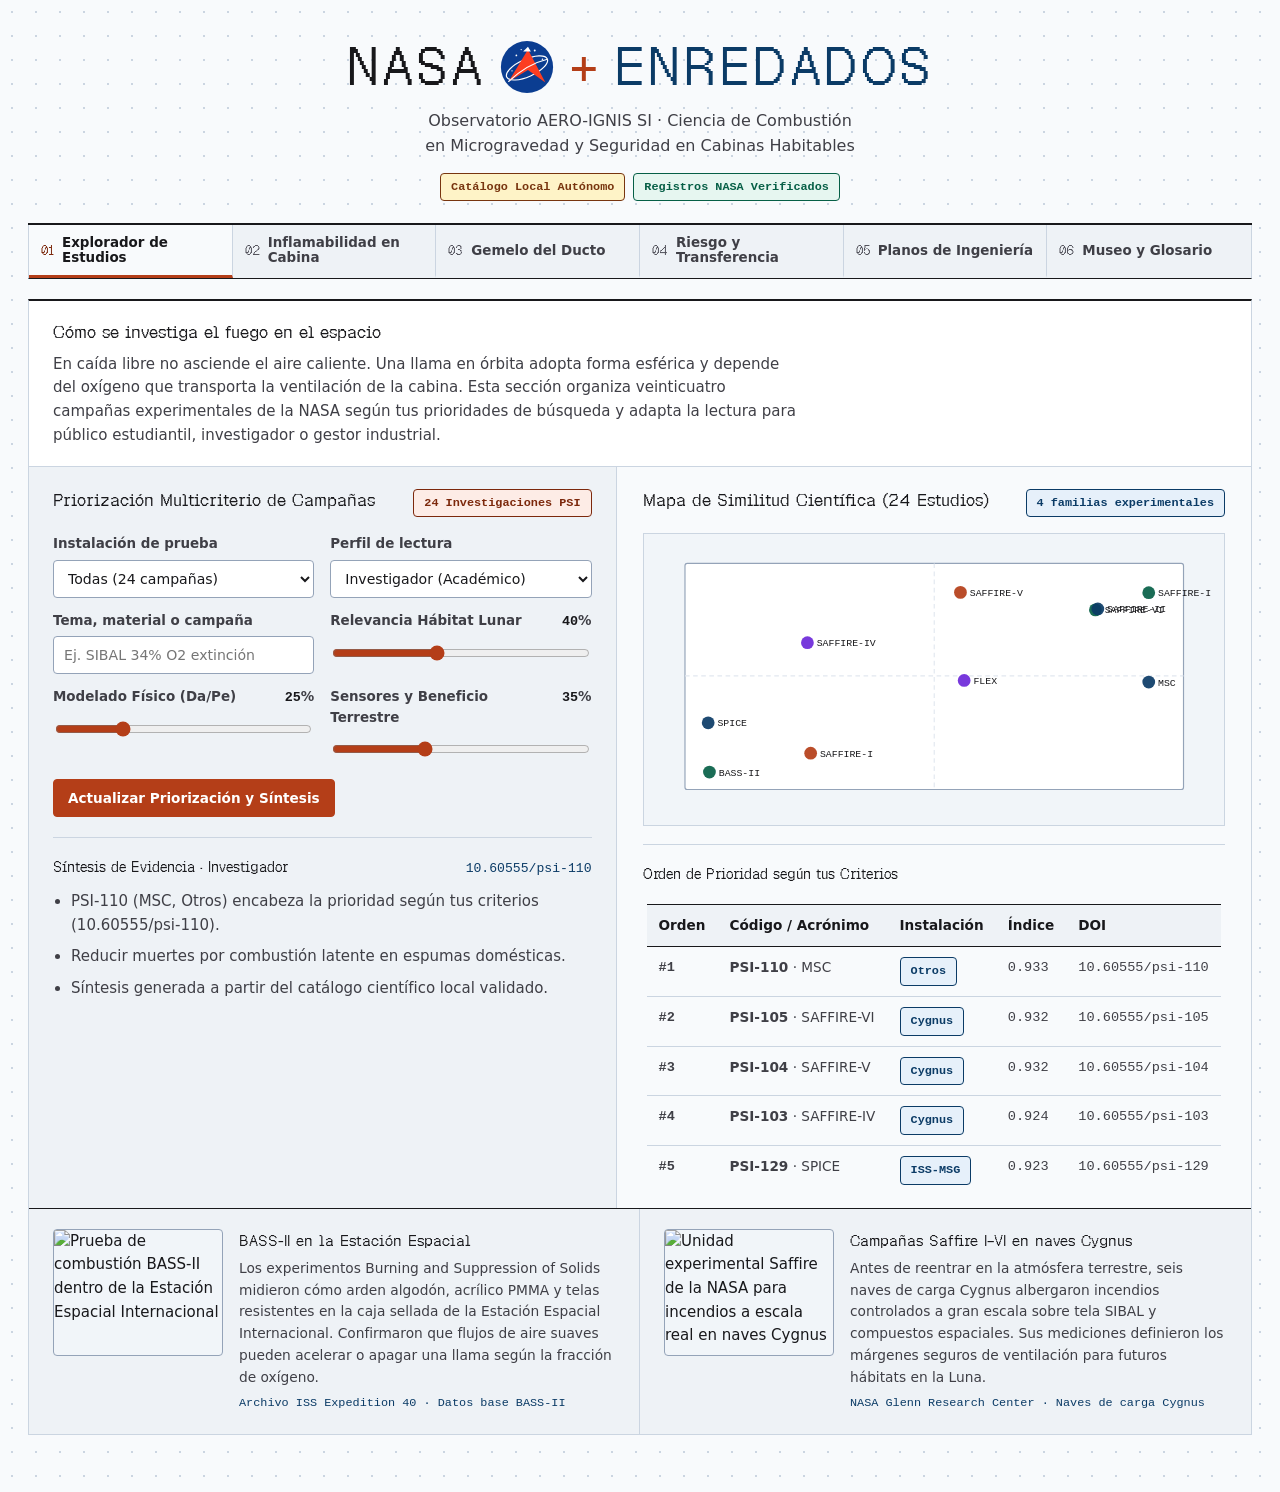
==== frontend/index.html @ 9bd7a63e "0.9.3 - refactor - redisenar interfaz web nasa enredados con mini museo glosario y arranque directo" ====
<!DOCTYPE html>
<html lang="es">
<head>
  <meta charset="UTF-8" />
  <meta name="viewport" content="width=device-width, initial-scale=1.0" />
  <title>NASA + ENREDADOS · Observatorio AERO-IGNIS SI</title>
  <link rel="preload" href="GeistPixel-Square.woff2" as="font" type="font/woff2" crossorigin />
  <link rel="stylesheet" href="styles.css" />
</head>
<body>
  <div class="shell">
    <header class="masthead-hero">
      <div class="masthead-lockup">
        <h1 class="masthead-wordmark">
          <span>NASA</span>
          <svg class="nasa-emblem" viewBox="0 0 120 120" aria-hidden="true">
            <circle cx="60" cy="60" r="54" fill="#0B3D91" />
            <circle cx="38" cy="36" r="1.8" fill="#FFFFFF" />
            <circle cx="48" cy="24" r="1.4" fill="#FFFFFF" />
            <circle cx="76" cy="26" r="2.0" fill="#FFFFFF" />
            <circle cx="92" cy="44" r="1.6" fill="#FFFFFF" />
            <circle cx="29" cy="68" r="1.5" fill="#FFFFFF" />
            <circle cx="88" cy="82" r="1.7" fill="#FFFFFF" />
            <ellipse cx="60" cy="62" rx="46" ry="18" transform="rotate(-24 60 62)" fill="none" stroke="#FFFFFF" stroke-width="2.4" />
            <path d="M22 90 L62 24 L98 92 L62 66 Z" fill="#FC3D21" />
            <path d="M52 28 L68 28 L62 18 Z" fill="#FFFFFF" />
            <path d="M22 90 Q60 54 102 44" fill="none" stroke="#FFFFFF" stroke-width="2.2" stroke-linecap="round" />
          </svg>
          <span class="masthead-plus">+</span>
          <span class="masthead-team">ENREDADOS</span>
        </h1>
      </div>
      <p class="masthead-subtitle">
        Observatorio AERO-IGNIS SI · Ciencia de Combustión en Microgravedad y Seguridad en Cabinas Habitables
      </p>
      <div class="masthead-status">
        <span id="runtimeModeBadge" class="badge badge-info">Iniciando observatorio...</span>
        <span id="shaBadge" class="badge badge-ok">Registros NASA Verificados</span>
      </div>
    </header>

    <nav class="tablist" role="tablist" aria-label="Secciones del observatorio espacial">
      <button id="tab-explorer" class="tab-btn" role="tab" aria-selected="true" aria-controls="panel-explorer" data-tab="explorer">
        <span class="tab-step">01</span>
        <span>Explorador de Estudios</span>
      </button>
      <button id="tab-sandbox" class="tab-btn" role="tab" aria-selected="false" aria-controls="panel-sandbox" data-tab="sandbox">
        <span class="tab-step">02</span>
        <span>Inflamabilidad en Cabina</span>
      </button>
      <button id="tab-twin" class="tab-btn" role="tab" aria-selected="false" aria-controls="panel-twin" data-tab="twin">
        <span class="tab-step">03</span>
        <span>Gemelo del Ducto</span>
      </button>
      <button id="tab-governance" class="tab-btn" role="tab" aria-selected="false" aria-controls="panel-governance" data-tab="governance">
        <span class="tab-step">04</span>
        <span>Riesgo y Transferencia</span>
      </button>
      <button id="tab-blueprint" class="tab-btn" role="tab" aria-selected="false" aria-controls="panel-blueprint" data-tab="blueprint">
        <span class="tab-step">05</span>
        <span>Planos de Ingeniería</span>
      </button>
      <button id="tab-museum" class="tab-btn" role="tab" aria-selected="false" aria-controls="panel-museum" data-tab="museum">
        <span class="tab-step">06</span>
        <span>Museo y Glosario</span>
      </button>
    </nav>

    <!-- MODULO 1: EXPLORADOR DE ESTUDIOS NASA PSI -->
    <section id="panel-explorer" class="tabpanel is-active" role="tabpanel" aria-labelledby="tab-explorer">
      <div class="workbench-sheet">
        <div class="section-intro">
          <h2 class="section-intro-title">Cómo se investiga el fuego en el espacio</h2>
          <p>
            En caída libre no asciende el aire caliente. Una llama en órbita adopta forma esférica y depende del oxígeno que transporta la ventilación de la cabina. Esta sección organiza veinticuatro campañas experimentales de la NASA según tus prioridades de búsqueda y adapta la lectura para público estudiantil, investigador o gestor industrial.
          </p>
        </div>

        <div class="workbench-split">
          <div class="workbench-pane">
            <div class="pane-head">
              <h2 class="pane-title">Priorización Multicriterio de Campañas</h2>
              <span class="badge badge-cool">24 Investigaciones PSI</span>
            </div>

            <div class="form-grid">
              <label class="field">Instalación de prueba
                <select id="psiFacilitySelect">
                  <option value="">Todas (24 campañas)</option>
                  <option value="Cygnus">Cygnus (Saffire I–VI)</option>
                  <option value="ISS-MSG">ISS-MSG (BASS / SLICE / SPICE / CVB)</option>
                  <option value="ISS-CIR">ISS-CIR (FLEX / ACME / BRE / CFI-G)</option>
                  <option value="Otros">Otros (NCA / MSC)</option>
                </select>
              </label>
              <label class="field">Perfil de lectura
                <select id="personaSelect">
                  <option value="Investigador">Investigador (Académico)</option>
                  <option value="Estudiante">Estudiante (Divulgación clara)</option>
                  <option value="Gestor Industrial">Gestor Industrial (Impacto terrestre)</option>
                </select>
              </label>
              <label class="field">Tema, material o campaña
                <input id="psiQueryInput" type="text" maxlength="120" placeholder="Ej. SIBAL 34% O2 extinción" />
              </label>
              <label class="field">
                <span class="field-head"><span>Relevancia Hábitat Lunar</span><span><strong id="wHabVal">40</strong>%</span></span>
                <input id="wHabSlider" type="range" min="0" max="100" value="40" />
              </label>
              <label class="field">
                <span class="field-head"><span>Modelado Físico (Da/Pe)</span><span><strong id="wModVal">25</strong>%</span></span>
                <input id="wModSlider" type="range" min="0" max="100" value="25" />
              </label>
              <label class="field">
                <span class="field-head"><span>Sensores y Beneficio Terrestre</span><span><strong id="wSenVal">35</strong>%</span></span>
                <input id="wSenSlider" type="range" min="0" max="100" value="35" />
              </label>
            </div>

            <div style="margin-top:14px;">
              <button id="runRankingBtn" class="btn btn-primary" type="button">Actualizar Priorización y Síntesis</button>
            </div>

            <div class="section-block" aria-live="polite">
              <div class="pane-head" style="margin-bottom:6px;">
                <h3 id="synthesisPersonaBadge" class="sub-heading" style="margin:0;">Síntesis de Evidencia · Investigador</h3>
                <span id="citedDoisLine" class="inline-readout">--</span>
              </div>
              <ul id="synthesisBullets" class="bullet-list"></ul>
            </div>
          </div>

          <div class="workbench-stage">
            <div class="pane-head">
              <h2 class="pane-title">Mapa de Similitud Científica (24 Estudios)</h2>
              <span class="badge badge-info">4 familias experimentales</span>
            </div>

            <figure class="figure-frame">
              <svg id="clustersSvg" viewBox="0 0 480 230" role="img" aria-label="Mapa bidimensional de similitud entre las veinticuatro investigaciones NASA PSI"></svg>
            </figure>

            <div class="section-block" style="margin-top:18px;">
              <h3 class="sub-heading">Orden de Prioridad según tus Criterios</h3>
              <div class="table-scroll">
                <table>
                  <thead>
                    <tr><th>Orden</th><th>Código / Acrónimo</th><th>Instalación</th><th>Índice</th><th>DOI</th></tr>
                  </thead>
                  <tbody id="psiRankBody"></tbody>
                </table>
              </div>
            </div>
          </div>
        </div>

        <div class="history-strip">
          <article class="history-entry">
            <img class="history-thumb" src="/assets/museum/bass_ii_iss.jpg" alt="Prueba de combustión BASS-II dentro de la Estación Espacial Internacional" loading="lazy" />
            <div class="history-copy">
              <h3>BASS-II en la Estación Espacial</h3>
              <p>
                Los experimentos Burning and Suppression of Solids midieron cómo arden algodón, acrílico PMMA y telas resistentes en la caja sellada de la Estación Espacial Internacional. Confirmaron que flujos de aire suaves pueden acelerar o apagar una llama según la fracción de oxígeno.
              </p>
              <span class="history-meta">Archivo ISS Expedition 40 · Datos base BASS-II</span>
            </div>
          </article>
          <article class="history-entry">
            <img class="history-thumb" src="/assets/museum/saffire_cygnus.jpg" alt="Unidad experimental Saffire de la NASA para incendios a escala real en naves Cygnus" loading="lazy" />
            <div class="history-copy">
              <h3>Campañas Saffire I–VI en naves Cygnus</h3>
              <p>
                Antes de reentrar en la atmósfera terrestre, seis naves de carga Cygnus albergaron incendios controlados a gran escala sobre tela SIBAL y compuestos espaciales. Sus mediciones definieron los márgenes seguros de ventilación para futuros hábitats en la Luna.
              </p>
              <span class="history-meta">NASA Glenn Research Center · Naves de carga Cygnus</span>
            </div>
          </article>
        </div>
      </div>
    </section>

    <!-- MODULO 2: INFLAMABILIDAD EN CABINA & CASOS HISTORICOS -->
    <section id="panel-sandbox" class="tabpanel" role="tabpanel" aria-labelledby="tab-sandbox">
      <div class="workbench-sheet">
        <div class="section-intro">
          <h2 class="section-intro-title">Por qué cambian los límites de incendio entre la Tierra, la ISS y la Luna</h2>
          <p>
            Las naves modernas operan con atmósferas pensadas para proteger a la tripulación durante caminatas espaciales, elevando a veces el oxígeno hasta 34% con menor presión total. Selecciona un episodio histórico real o mueve los controles de atmósfera para observar cuándo una flama se extingue sola y cuándo se vuelve sostenida.
          </p>
        </div>

        <div class="preset-band">
          <div class="pane-head" style="margin-bottom:10px;">
            <h2 class="pane-title">Casos Históricos y Atmósfera de Referencia Lunar</h2>
            <span class="badge badge-warn">Norma NASA-STD-6001 · Entornos Habitables</span>
          </div>
          <div class="preset-row">
            <button class="btn btn-danger" type="button" data-forensic="apollo_1">Apollo 1 (100% O2 · 16.7 psi · PTFE)</button>
            <button class="btn btn-danger" type="button" data-forensic="apollo_13">Apollo 13 (100% O2 · PTFE &gt;500 &deg;C)</button>
            <button class="btn" type="button" data-forensic="mir_1997">Mir Kvant-1 (21% O2 · Generador LiClO4)</button>
            <button class="btn btn-primary" type="button" data-forensic="lunar_artemis">Hábitat Lunar Artemis (34% O2 · 8.2 psi · SIBAL)</button>
          </div>
          <p id="forensicNoteBox" class="prose-note" style="margin-top:4px;" aria-live="polite">
            Elige un caso histórico o ajusta los parámetros de cabina para evaluar el riesgo de propagación y los números adimensionales Da y Pe.
          </p>
        </div>

        <div class="workbench-split">
          <div class="workbench-pane">
            <div class="pane-head">
              <h2 class="pane-title">Condiciones Atmosféricas y Material</h2>
              <span id="regimeBadge" class="badge badge-info">--</span>
            </div>

            <div class="form-grid">
              <label class="field">
                <span class="field-head"><span>Oxígeno (% O2)</span><span><strong id="o2Val">34</strong>%</span></span>
                <input id="o2Slider" type="range" min="14" max="100" step="1" value="34" />
              </label>
              <label class="field">
                <span class="field-head"><span>Presión Cabina</span><span><strong id="pressVal">8.2</strong> psi</span></span>
                <input id="pressSlider" type="range" min="5" max="30" step="0.1" value="8.2" />
              </label>
              <label class="field">
                <span class="field-head"><span>Flujo Ventilación</span><span><strong id="flowVal">12.0</strong> cm/s</span></span>
                <input id="flowSlider" type="range" min="0" max="60" step="0.5" value="12" />
              </label>
              <label class="field">
                <span class="field-head"><span>Espesor Muestra</span><span><strong id="thickVal">0.8</strong> mm</span></span>
                <input id="thickSlider" type="range" min="0.2" max="10" step="0.1" value="0.8" />
              </label>
              <label class="field">Gravedad (g)
                <select id="gravSelect">
                  <option value="0">0g (ISS / Orbital)</option>
                  <option value="0.16" selected>0.16g (Superficie Lunar)</option>
                  <option value="0.38">0.38g (Superficie Marciana)</option>
                  <option value="1">1.0g (Referencia Terrestre)</option>
                </select>
              </label>
              <label class="field">Material de Cabina
                <select id="matSelect">
                  <option value="SIBAL" selected>SIBAL (Tejido Referencia)</option>
                  <option value="PMMA">PMMA (Acrílico BASS-II)</option>
                  <option value="Algodon">Algodón</option>
                  <option value="Nomex">Nomex (Retardante)</option>
                  <option value="Kapton">Kapton (Aislamiento)</option>
                  <option value="PTFE">PTFE (Teflón cableado)</option>
                </select>
              </label>
              <label class="field">Dirección del Aire
                <select id="dirSelect">
                  <option value="concurrent" selected>Concurrente (mismo sentido)</option>
                  <option value="opposed">Opuesto</option>
                </select>
              </label>
            </div>

            <div class="metric-ledger tabular">
              <div class="metric-cell"><span class="metric-label">Auto-Extinción</span><span id="outExtProb" class="metric-val">--</span></div>
              <div class="metric-cell"><span class="metric-label">Propagación Vf</span><span id="outSpread" class="metric-val">--</span></div>
              <div class="metric-cell"><span class="metric-label">Damköhler (Da)</span><span id="outDa" class="metric-val">--</span></div>
              <div class="metric-cell"><span class="metric-label">Péclet (Pe)</span><span id="outPe" class="metric-val">--</span></div>
            </div>

            <div class="section-block" style="margin-top:14px;">
              <h3 class="sub-heading">Factores de Mayor Influencia en Cabina</h3>
              <div id="featureImportanceBox"></div>
            </div>
          </div>

          <div class="workbench-stage">
            <div class="pane-head">
              <h2 class="pane-title">Mapa de Contorno de Inflamabilidad (Flujo vs %O2)</h2>
              <span class="badge badge-ok">Extinción vs Estable vs Soplado</span>
            </div>
            <figure class="figure-frame">
              <svg id="flammabilityContourSvg" viewBox="0 0 480 280" role="img" aria-label="Curva de contorno de inflamabilidad en microgravedad"></svg>
            </figure>
            <p class="prose-note">
              El punto marca la condición actual (% de oxígeno frente a velocidad de ventilación). Por debajo de 2 cm/s en microgravedad la llama pierde calor por radiación y se apaga; por encima de 40 cm/s a oxígeno moderado el aire excesivo desprende la llama; con más de 30% de oxígeno el riesgo crece rápidamente.
            </p>
          </div>
        </div>

        <div class="history-strip">
          <article class="history-entry">
            <img class="history-thumb" src="/assets/museum/apollo_1_crew.jpg" alt="Tripulación del programa Apollo 1 en fotografía oficial de la NASA" loading="lazy" />
            <div class="history-copy">
              <h3>Apollo 1 (1967): prohibición de 100% O2 en tierra</h3>
              <p>
                Durante una prueba en plataforma con atmósfera de oxígeno puro a 16.7 psi, un arco eléctrico propagó el fuego en 15 segundos. A partir de esta tragedia nació el código NASA-STD-6001 para ensayar y certificar cada textil, polímero y aislante en cabinas tripuladas.
              </p>
              <span class="history-meta">Archivo Histórico NASA · S66-30238</span>
            </div>
          </article>
          <article class="history-entry">
            <img class="history-thumb" src="/assets/museum/mir_station.jpg" alt="Estación Espacial Mir fotografiada desde el transbordador Discovery" loading="lazy" />
            <div class="history-copy">
              <h3>Estación Mir (1997): incendio auto-oxidante</h3>
              <p>
                Un generador químico de oxígeno en el módulo Kvant-1 sufrió una combustión intensa durante 14 minutos al liberar su propio oxígeno. El incidente demostró que detener la ventilación no basta contra reactivos auto-oxidantes y exige extinción limpia mediante niebla fina.
              </p>
              <span class="history-meta">Archivo NASA STS-63 · STS063-708-095</span>
            </div>
          </article>
        </div>
      </div>
    </section>

    <!-- MODULO 3: GEMELO DIGITAL DEL DUCTO & CONTROL DE SEGURIDAD -->
    <section id="panel-twin" class="tabpanel" role="tabpanel" aria-labelledby="tab-twin">
      <div class="workbench-sheet">
        <div class="section-intro">
          <h2 class="section-intro-title">Vigilancia silenciosa en ductos de ventilación espacial</h2>
          <p>
            Muchos conatos de incendio en gravedad cero inician sin flama brillante, ocultos detrás de paneles de equipos eléctricos donde solo circula la corriente de aire forzado. Este esquema interactivo muestra cómo un ducto instrumentado combina cámara óptica, sensores de partículas ultrafinas y monóxido de carbono para aislar un sector a tiempo.
          </p>
        </div>

        <div class="workbench-split workbench-split--stage-first">
          <div class="workbench-stage">
            <div class="pane-head">
              <h2 class="pane-title">Gemelo Isométrico del Ducto de Cabina</h2>
              <span id="fsmStateBadge" class="badge badge-ok">ESTADO: NORMAL</span>
            </div>

            <figure class="figure-frame">
              <svg id="ductDigitalTwinSvg" viewBox="0 0 600 300" role="img" aria-label="Esquema isométrico animado de ducto de ventilación con ventilador, sensores y compuerta cortafuego">
                <defs>
                  <linearGradient id="isoTopLight" x1="0" y1="0" x2="1" y2="1">
                    <stop offset="0%" stop-color="#FFFFFF" />
                    <stop offset="100%" stop-color="#E2E8F0" />
                  </linearGradient>
                  <radialGradient id="isoFlame0g" cx="50%" cy="50%" r="50%">
                    <stop offset="0%" stop-color="#E0F2FE" />
                    <stop offset="48%" stop-color="#0284C7" stop-opacity="0.72" />
                    <stop offset="100%" stop-color="#0B3B66" stop-opacity="0" />
                  </radialGradient>
                  <radialGradient id="isoFlameCool" cx="50%" cy="50%" r="50%">
                    <stop offset="0%" stop-color="#EEF2FF" stop-opacity="0.72" />
                    <stop offset="60%" stop-color="#4338CA" stop-opacity="0.48" />
                    <stop offset="100%" stop-color="#312E81" stop-opacity="0" />
                  </radialGradient>
                  <radialGradient id="isoFlameOpen" cx="50%" cy="50%" r="50%">
                    <stop offset="0%" stop-color="#FEF08A" />
                    <stop offset="45%" stop-color="#EA580C" stop-opacity="0.88" />
                    <stop offset="100%" stop-color="#991B1B" stop-opacity="0" />
                  </radialGradient>
                </defs>

                <polygon points="75,90 485,60 545,105 135,135" fill="url(#isoTopLight)" stroke="#18181B" stroke-width="1.4" />
                <polygon points="75,90 135,135 135,235 75,190" fill="#CBD5E1" stroke="#18181B" stroke-width="1.4" />
                <polygon points="135,135 545,105 545,205 135,235" fill="#F1F5F9" fill-opacity="0.82" stroke="#3F3F46" stroke-width="1.4" />

                <line x1="212" y1="80" x2="272" y2="125" stroke="#94A3B8" stroke-width="1" />
                <line x1="365" y1="69" x2="425" y2="114" stroke="#94A3B8" stroke-width="1" />

                <ellipse cx="105" cy="162" rx="22" ry="34" fill="#FFFFFF" stroke="#0B3B66" stroke-width="1.6" />
                <g id="twinFanRotor" class="fan-active" style="transform-origin:105px 162px;">
                  <line x1="105" y1="136" x2="105" y2="188" stroke="#18181B" stroke-width="3.6" stroke-linecap="round" />
                  <line x1="87" y1="150" x2="123" y2="174" stroke="#18181B" stroke-width="3.6" stroke-linecap="round" />
                  <line x1="87" y1="174" x2="123" y2="150" stroke="#18181B" stroke-width="3.6" stroke-linecap="round" />
                </g>
                <circle cx="105" cy="162" r="4" fill="#B43E18" />
                <text x="105" y="256" text-anchor="middle" fill="#18181B" font-size="10" font-family="monospace">Ventilador Cabina</text>

                <g id="twinFlowGroup" class="flow-active" stroke="#0B3B66" stroke-width="1.6" stroke-dasharray="7 5" fill="none">
                  <line x1="145" y1="158" x2="225" y2="152" />
                  <line x1="145" y1="176" x2="225" y2="170" />
                  <line x1="305" y1="154" x2="365" y2="149" />
                </g>

                <rect x="242" y="64" width="44" height="22" rx="3" fill="#E6F0FA" stroke="#0B3B66" stroke-width="1.4" />
                <circle cx="264" cy="75" r="5" fill="#0B3B66" />
                <circle cx="247" cy="69" r="1.4" fill="#52525B" />
                <circle cx="281" cy="69" r="1.4" fill="#52525B" />
                <line x1="252" y1="44" x2="252" y2="64" stroke="#0B3B66" stroke-width="1" />
                <circle cx="252" cy="64" r="2" fill="#0B3B66" />
                <text x="205" y="40" text-anchor="middle" fill="#0B3B66" font-size="9.5" font-weight="bold" font-family="monospace">Sensor Óptico</text>

                <polygon points="240,210 295,206 312,217 257,221" fill="#71717A" stroke="#18181B" stroke-width="1" />
                <text x="275" y="256" text-anchor="middle" fill="#18181B" font-size="10" font-family="monospace">Zona de Muestra</text>

                <g id="twinFlame0g" style="display:none;"><circle class="aura-pulse" style="transform-origin:270px 180px;" cx="270" cy="180" r="32" fill="url(#isoFlame0g)" /><circle cx="270" cy="180" r="12" fill="none" stroke="#0B3B66" stroke-width="2" /></g>
                <g id="twinFlameCool" style="display:none;"><circle class="aura-pulse" style="transform-origin:270px 180px;" cx="270" cy="180" r="36" fill="url(#isoFlameCool)" /><circle cx="270" cy="180" r="16" fill="none" stroke="#4338CA" stroke-width="1.8" stroke-dasharray="4 3" /></g>
                <g id="twinFlameOpen" style="display:none;"><ellipse class="aura-pulse" style="transform-origin:282px 175px;" cx="282" cy="175" rx="44" ry="26" fill="url(#isoFlameOpen)" /></g>

                <rect x="332" y="106" width="38" height="18" rx="2" fill="#E6F6F0" stroke="#065F46" stroke-width="1.4" />
                <line x1="351" y1="27" x2="351" y2="106" stroke="#065F46" stroke-width="1" stroke-dasharray="3 2" />
                <circle cx="351" cy="106" r="2" fill="#065F46" />
                <text x="351" y="21" text-anchor="middle" fill="#065F46" font-size="9.5" font-weight="bold" font-family="monospace">Sensor &lt;0.1um + CO</text>

                <rect x="392" y="114" width="12" height="96" fill="#FEE2E2" stroke="#52525B" stroke-width="1" />
                <rect id="twinDamperRect" class="damper-gate" x="393" y="115" width="10" height="94" rx="1" fill="#991B1B" style="transform: scaleY(0.14);" />
                <text x="398" y="256" text-anchor="middle" fill="#18181B" font-size="10" font-family="monospace">Compuerta Cortafuego</text>

                <rect x="444" y="102" width="18" height="20" rx="2" fill="#E6F0FA" stroke="#0B3B66" stroke-width="1.3" />
                <g id="twinMistGroup" style="display:none;" fill="#0B3B66">
                  <circle cx="430" cy="136" r="2.2" /><circle cx="445" cy="146" r="2.4" /><circle cx="422" cy="156" r="2.1" />
                  <circle cx="456" cy="158" r="2.2" /><circle cx="438" cy="172" r="2.3" /><circle cx="462" cy="176" r="2.0" />
                </g>
                <line x1="453" y1="53" x2="453" y2="102" stroke="#0B3B66" stroke-width="1" stroke-dasharray="3 2" />
                <circle cx="453" cy="102" r="2" fill="#0B3B66" />
                <text x="488" y="48" text-anchor="middle" fill="#0B3B66" font-size="9.5" font-weight="bold" font-family="monospace">Boquilla Niebla PFE</text>

                <rect x="478" y="132" width="60" height="58" rx="3" fill="#FFFFFF" stroke="#18181B" stroke-width="1.3" />
                <text x="508" y="150" text-anchor="middle" fill="#3F3F46" font-size="8.5" font-family="monospace">BLOQUEO</text>
                <text id="twinSvgFsmLabel" x="508" y="168" text-anchor="middle" fill="#065F46" font-size="9.5" font-weight="bold" font-family="monospace">NORMAL</text>
              </svg>
            </figure>

            <div class="metric-ledger tabular">
              <div class="metric-cell"><span class="metric-label">Firma Óptica</span><span id="twinCnnOut" class="metric-val">Nominal</span></div>
              <div class="metric-cell"><span class="metric-label">Ventilación</span><span id="twinFanOut" class="metric-val">ACTIVA</span></div>
              <div class="metric-cell"><span class="metric-label">Compuerta</span><span id="twinDamperOut" class="metric-val">Abierta</span></div>
              <div class="metric-cell"><span class="metric-label">Extintor PFE</span><span id="twinPfeOut" class="metric-val">En espera</span></div>
            </div>

            <div class="section-block" style="margin-top:12px;">
              <strong style="font-size:0.86rem;">Diagnóstico de Reglas Físicas:</strong>
              <div id="twinTreeRuleBox" class="inline-readout" style="margin-top:4px;">--</div>
            </div>
          </div>

          <div class="workbench-pane workbench-pane--right">
            <div class="pane-head">
              <h2 class="pane-title">Telemetría Ambiental y Escenarios de Alerta</h2>
              <span class="badge badge-cool">Control por Estados</span>
            </div>

            <div class="form-grid">
              <label class="field">Condición Visual en Cámara
                <select id="twinPresetSelect">
                  <option value="nominal">Nominal (sin llama)</option>
                  <option value="spherical_0g">Llama Esférica Azul 0g</option>
                  <option value="cool_flame_ntc">Llama Fría Invisible (500–800 K)</option>
                  <option value="open_propagation">Propagación Abierta en Ducto</option>
                </select>
              </label>
              <label class="field">Enlace de Telemetría Serial
                <select id="twinCommSelect">
                  <option value="true" selected>Enlace Activo (Vigilancia OK)</option>
                  <option value="false">Pérdida de Señal (Bloqueo Seguro)</option>
                </select>
              </label>
              <label class="field">
                <span class="field-head"><span>Gradiente Térmico dT/dt</span><span><strong id="dtVal">0.2</strong> &deg;C/s</span></span>
                <input id="dtSlider" type="range" min="-2" max="40" step="0.5" value="0.2" />
              </label>
              <label class="field">
                <span class="field-head"><span>Monóxido CO</span><span><strong id="coVal">4</strong> ppm</span></span>
                <input id="coSlider" type="range" min="0" max="400" step="2" value="4" />
              </label>
              <label class="field">
                <span class="field-head"><span>Partículas &lt;0.1 um</span><span><strong id="aerVal">2</strong> %</span></span>
                <input id="aerSlider" type="range" min="0" max="90" step="1" value="2" />
              </label>
              <label class="field">
                <span class="field-head"><span>Velocidad Aire</span><span><strong id="ductFlowVal">20</strong> cm/s</span></span>
                <input id="ductFlowSlider" type="range" min="0" max="60" step="1" value="20" />
              </label>
            </div>

            <div class="preset-row" style="margin-top:14px;">
              <button id="stepFsmBtn" class="btn btn-primary" type="button">Evaluar Estado de Seguridad</button>
              <button id="simCoolFlameBtn" class="btn" type="button">Simular Llama Fría (FLEX)</button>
              <button id="simFireBtn" class="btn btn-danger" type="button">Simular Fuego + Contención</button>
              <button id="simNominalBtn" class="btn" type="button">Restablecer Nominal</button>
            </div>

            <div class="section-block" style="margin-top:14px;">
              <h3 class="sub-heading">Clasificación Visual del Régimen de Llama</h3>
              <div id="cnnProbsBox"></div>
            </div>

            <div class="section-block" style="margin-top:16px;">
              <h3 class="sub-heading">Registro de Eventos del Ducto</h3>
              <div id="twinEventLog" class="event-log" aria-live="polite">Sistema inicializado en condición NORMAL.</div>
            </div>
          </div>
        </div>

        <div class="history-strip">
          <article class="history-entry">
            <img class="history-thumb" src="/assets/museum/flame_0g.jpg" alt="Comparación entre llama de vela en 1g y llama esférica azul en microgravedad" loading="lazy" />
            <div class="history-copy">
              <h3>Por qué una llama en 0g se vuelve una esfera azul</h3>
              <p>
                Sin gravedad, el aire caliente deja de subir en forma de penacho alargado. El oxígeno llega lentamente desde todas direcciones por difusión molecular, produciendo una llama esférica tenue casi invisible a simple vista que requiere sensores ópticos y de CO para su detección temprana.
              </p>
              <span class="history-meta">NASA Glenn Microgravity · Archivo 9902615</span>
            </div>
          </article>
          <article class="history-entry">
            <img class="history-thumb" src="/assets/museum/cir_rack_iss.jpg" alt="Combustion Integrated Rack utilizado en la Estación Espacial Internacional" loading="lazy" />
            <div class="history-copy">
              <h3>Descubrimiento de las llamas frías (FLEX / CIR)</h3>
              <p>
                Durante experimentos en el Combustion Integrated Rack de la Estación Espacial, gotas de combustible continuaron oxidándose sin hollín ni luz visible entre 500 y 800 K tras apagarse la flama caliente. Por eso el sistema vigila aerosoles submicrónicos junto con el sensor óptico.
              </p>
              <span class="history-meta">NASA Fluids &amp; Combustion Facility · GRC-2005-C-00892</span>
            </div>
          </article>
        </div>
      </div>
    </section>

    <!-- MODULO 4: RIESGO FMEA Y TRANSFERENCIA TERRESTRE -->
    <section id="panel-governance" class="tabpanel" role="tabpanel" aria-labelledby="tab-governance">
      <div class="workbench-sheet">
        <div class="section-intro">
          <h2 class="section-intro-title">De la prevención en órbita al beneficio directo en la Tierra</h2>
          <p>
            Cada barrera diseñada para salvar vidas en naves espaciales ha transformado la seguridad civil terrestre. Explora el análisis modal de fallos FMEA antes y después de aplicar las protecciones del sistema y calcula el impacto de cuatro tecnologías transferidas por la NASA a cuerpos de bomberos y centros industriales.
          </p>
        </div>

        <div class="workbench-split workbench-split--stage-first">
          <div class="workbench-stage">
            <div class="pane-head">
              <h2 class="pane-title">Análisis de Modos de Fallo FMEA (NASA-STD-6001)</h2>
              <label class="toggle-inline">
                <input id="fmeaMitigatedToggle" type="checkbox" checked />
                Aplicar Mitigación de Diseño
              </label>
            </div>
            <div id="fmeaSummaryLine" class="inline-readout" style="color:var(--accent-emerald); font-weight:600; margin-bottom:8px;">--</div>
            <div class="table-scroll" style="max-height:420px;">
              <table>
                <thead>
                  <tr><th>Código</th><th>Subsistema y Modo de Fallo</th><th>Índice NPR</th><th>Barrera de Mitigación</th><th>Estudio NASA</th></tr>
                </thead>
                <tbody id="fmeaTableBody"></tbody>
              </table>
            </div>
          </div>

          <div class="workbench-pane workbench-pane--right">
            <div class="pane-head">
              <h2 class="pane-title">Calculadora de Impacto en Tierra (Spinoffs NASA)</h2>
              <span class="badge badge-ok">Registros 9582 · 9407 · 9918 · PFE</span>
            </div>
            <div class="form-grid">
              <label class="field">Tecnología Transferida
                <select id="spinoffSelect">
                  <option value="9582">9582 · Tanques ligeros para bomberos (-40% peso)</option>
                  <option value="9407">9407 · Detector de partículas ultrafinas &lt;0.1 um</option>
                  <option value="9918">9918 · Trajes ignífugos PBI (-30% peso)</option>
                  <option value="PFE">PFE · Extintor limpio de niebla fina</option>
                </select>
              </label>
              <label class="field">
                <span class="field-head"><span>Equipos o Cuadrillas</span><strong id="unitsVal">100</strong></span>
                <input id="unitsSlider" type="range" min="1" max="2000" step="10" value="100" />
              </label>
            </div>

            <div class="metric-ledger tabular">
              <div class="metric-cell"><span class="metric-label">Peso Reducido</span><span id="spinWeightOut" class="metric-val">--</span></div>
              <div class="metric-cell"><span class="metric-label">Reducción Riesgo</span><span id="spinRiskOut" class="metric-val">--</span></div>
              <div class="metric-cell"><span class="metric-label">Campaña Base</span><span id="spinPsiOut" class="metric-val">--</span></div>
              <div class="metric-cell"><span class="metric-label">Trazabilidad</span><span id="spinYearOut" class="metric-val">Verificada</span></div>
            </div>
            <p id="spinoffDescBox" class="prose-note"></p>

            <div class="section-block">
              <h3 class="sub-heading">Selección de Agente Extintor en Cabina</h3>
              <label class="field">Tipo de Incidente
                <select id="suppScenarioSelect">
                  <option value="auto_oxidizing">Fuego auto-oxidante tipo generador Mir (LiClO4)</option>
                  <option value="laminar_diffusion">Llama laminar en bahía eléctrica cerrada</option>
                  <option value="habitable_general">Incendio de sólido en cabina habitable</option>
                </select>
              </label>
              <p id="suppOutputBox" class="prose-note" style="color:var(--accent-cobalt); font-weight:600;"></p>
            </div>
          </div>
        </div>
      </div>
    </section>

    <!-- MODULO 5: PLANOS DE INGENIERIA Y ARCHIVO NASA -->
    <section id="panel-blueprint" class="tabpanel" role="tabpanel" aria-labelledby="tab-blueprint">
      <div class="workbench-sheet">
        <div class="section-intro">
          <h2 class="section-intro-title">Arquitectura física del prototipo y fuentes primarias de la NASA</h2>
          <p>
            Un sistema seguro en órbita no depende solo de cálculos numéricos; exige respaldo mecánico y eléctrico independiente. Aquí se detallan los planos conceptuales de ducto, el enclavamiento cableado de falla segura, la adquisición en microcontrolador y el índice directo de los diez documentos oficiales de la NASA utilizados.
          </p>
        </div>

        <div class="blueprint-triptych">
          <article class="blueprint-col">
            <div class="pane-head">
              <h2 class="pane-title">CAD SolidWorks · Ducto y Compuerta</h2>
              <span class="badge badge-info">Mecánica 0g</span>
            </div>
            <figure class="figure-frame">
              <svg viewBox="0 0 280 120" role="img" aria-label="Esquema CAD SolidWorks de ducto de ventilación">
                <rect x="20" y="25" width="240" height="70" rx="4" fill="#FFFFFF" stroke="#0B3B66" stroke-width="1.6" />
                <line x1="185" y1="25" x2="185" y2="95" stroke="#991B1B" stroke-width="3" />
                <circle cx="115" cy="60" r="14" fill="none" stroke="#B43E18" stroke-dasharray="3 2" stroke-width="1.5" />
                <text x="140" y="112" text-anchor="middle" fill="#3F3F46" font-size="9" font-family="monospace">Sección 250x250mm · Brida Compuerta</text>
              </svg>
            </figure>
            <p class="prose-note">
              Diseño paramétrico basado en dimensiones de los módulos experimentales de la Estación Espacial: sello hermético en la compuerta cortafuego, mirilla superior para cámara óptica y boquilla inclinada a 30 grados para dispersar niebla fina PFE.
            </p>
          </article>

          <article class="blueprint-col">
            <div class="pane-head">
              <h2 class="pane-title">Esquema EPLAN · Enclavamiento 24 VDC</h2>
              <span class="badge badge-danger">FALLA SEGURA</span>
            </div>
            <figure class="figure-frame">
              <svg viewBox="0 0 280 120" role="img" aria-label="Diagrama unifilar EPLAN de enclavamiento cableado">
                <line x1="25" y1="30" x2="255" y2="30" stroke="#78350F" stroke-width="1.6" />
                <line x1="25" y1="90" x2="255" y2="90" stroke="#52525B" stroke-width="1.6" />
                <rect x="75" y="42" width="46" height="32" fill="#FEE2E2" stroke="#991B1B" stroke-width="1.4" />
                <text x="98" y="62" text-anchor="middle" fill="#991B1B" font-size="9" font-weight="bold" font-family="monospace">K1-WD</text>
                <rect x="165" y="42" width="54" height="32" fill="#E6F6F0" stroke="#065F46" stroke-width="1.4" />
                <text x="192" y="62" text-anchor="middle" fill="#065F46" font-size="9" font-weight="bold" font-family="monospace">SOL-PFE</text>
                <text x="140" y="112" text-anchor="middle" fill="#3F3F46" font-size="9" font-family="monospace">Contacto NC abre ventilación ante pérdida de enlace</text>
              </svg>
            </figure>
            <p class="prose-note">
              Relevador de seguridad cableado en serie con el ventilador y el solenoide de la compuerta. Garantiza el aislamiento físico del ducto ante cualquier interrupción eléctrica o pérdida de comunicación del módulo controlador.
            </p>
          </article>

          <article class="blueprint-col">
            <div class="pane-head">
              <h2 class="pane-title">Proteus · Adquisición y Verificación Serial</h2>
              <span class="badge badge-ok">Muestreo 100 ms</span>
            </div>
            <figure class="figure-frame">
              <svg viewBox="0 0 280 120" role="img" aria-label="Esquema Proteus de microcontrolador de sensores">
                <rect x="95" y="24" width="90" height="66" rx="3" fill="#FFFFFF" stroke="#0B3B66" stroke-width="1.5" />
                <text x="140" y="55" text-anchor="middle" fill="#18181B" font-size="9.5" font-weight="bold" font-family="monospace">MCU ADC + WD</text>
                <text x="140" y="70" text-anchor="middle" fill="#0B3B66" font-size="8.5" font-family="monospace">CRC-8 115200bps</text>
                <line x1="30" y1="45" x2="95" y2="45" stroke="#065F46" stroke-width="1.5" />
                <line x1="185" y1="60" x2="255" y2="60" stroke="#B43E18" stroke-width="1.5" />
                <text x="140" y="112" text-anchor="middle" fill="#3F3F46" font-size="9" font-family="monospace">Lectura CO / &lt;0.1um / dT/dt cada 100 ms</text>
              </svg>
            </figure>
            <p class="prose-note">
              Programa embebido con filtrado digital de termopares, sensor de monóxido de carbono y detector de partículas ultrafinas. Incluye temporizador de vigilancia y suma de comprobación CRC-8 antes de accionar los actuadores.
            </p>
          </article>
        </div>

        <div class="workbench-stage" style="border-top: 1px solid var(--border-hairline);">
          <div class="pane-head">
            <h2 class="pane-title">Archivo de Referencias Oficiales de la NASA (10 Fuentes Primarias)</h2>
            <span class="badge badge-info">Acceso Público Verificado</span>
          </div>
          <div id="officialResourcesGrid" class="resource-index"></div>
        </div>
      </div>
    </section>

    <!-- MODULO 6: MINI MUSEO VIRTUAL & GLOSARIO ACCESIBLE -->
    <section id="panel-museum" class="tabpanel" role="tabpanel" aria-labelledby="tab-museum">
      <div class="workbench-sheet">
        <div class="section-intro">
          <h2 class="section-intro-title">Mini museo virtual y glosario de términos científicos</h2>
          <p>
            Esta sala reúne fotografías reales del archivo histórico de la NASA para ilustrar cómo evolucionó nuestra comprensión del fuego en el espacio desde 1967 hasta la Estación Espacial Internacional. Debajo encontrarás un glosario con explicaciones sencillas para cualquier estudiante o visitante.
          </p>
        </div>

        <div id="museumGallery" class="museum-gallery"></div>

        <div class="glossary-band">
          <div class="glossary-toolbar">
            <div>
              <h2 class="pane-title">Glosario Científico y de Seguridad Espacial</h2>
              <p class="prose-note" style="margin-top:4px;">
                Busca cualquier término técnico empleado en las gráficas para leer su significado en lenguaje claro.
              </p>
            </div>
            <label class="field glossary-search">Filtrar término del glosario
              <input id="glossarySearchInput" type="search" maxlength="80" placeholder="Ej. llama fría, Damköhler, PFE..." />
            </label>
          </div>
          <div id="glossaryGrid" class="glossary-ledger"></div>
        </div>
      </div>
    </section>
  </div>
  <script src="app.js"></script>
</body>
</html>
---- frontend/styles.css ----
/* AERO-IGNIS SI · Observatorio Claro (Estilo Editorial / Geist Pixel / WCAG AA) */

@font-face {
  font-family: "Geist Pixel";
  src: url("GeistPixel-Square.woff2") format("woff2");
  font-weight: 400 700;
  font-style: normal;
  font-display: swap;
}

:root {
  color-scheme: light;
  --bg-paper: #F8FAFC;
  --bg-band: #EEF2F6;
  --bg-plot: #F1F5F9;
  --bg-surface: #FFFFFF;

  --ink-primary: #18181B;
  --ink-secondary: #3F3F46;
  --ink-muted: #52525B;

  --border-hairline: #CBD5E1;
  --border-mid: #94A3B8;
  --border-strong: #18181B;

  --accent-rust: #B43E18;
  --accent-rust-ink: #7C280C;
  --bg-rust-tint: #FDECE6;

  --accent-cobalt: #0B3B66;
  --bg-cobalt-tint: #E6F0FA;

  --accent-emerald: #065F46;
  --bg-emerald-tint: #E6F6F0;

  --accent-amber: #78350F;
  --bg-amber-tint: #FEF3C7;

  --accent-crimson: #991B1B;
  --bg-crimson-tint: #FEE2E2;

  --radius-sm: 4px;
  --radius-md: 6px;

  --ease-out: cubic-bezier(0.23, 1, 0.32, 1);
  --font-pixel: "Geist Pixel", "Cascadia Mono", ui-monospace, monospace;
  --font-body: "Atkinson Hyperlegible", "Source Sans 3", "Segoe UI", system-ui, -apple-system, sans-serif;
  --font-mono: "Cascadia Mono", "Consolas", ui-monospace, monospace;
}

*, *::before, *::after {
  box-sizing: border-box;
}

::selection {
  background: var(--bg-rust-tint);
  color: var(--accent-rust-ink);
}

html {
  scrollbar-color: var(--border-mid) var(--bg-paper);
  scrollbar-width: thin;
}

body {
  margin: 0;
  background-color: var(--bg-paper);
  background-image: radial-gradient(var(--border-hairline) 0.75px, transparent 0.75px);
  background-size: 24px 24px;
  color: var(--ink-primary);
  font-family: var(--font-body);
  font-size: 15px;
  line-height: 1.58;
  min-height: 100vh;
}

.pixel {
  font-family: var(--font-pixel);
  letter-spacing: 0.02em;
}

.mono {
  font-family: var(--font-mono);
}

.tabular {
  font-variant-numeric: tabular-nums;
}

.shell {
  max-width: 1380px;
  margin: 0 auto;
  padding: 26px 28px 56px;
}

/* Cabecera principal centrada: NASA [Logo] + ENREDADOS */
.masthead-hero {
  display: flex;
  flex-direction: column;
  align-items: center;
  text-align: center;
  padding: 12px 16px 22px;
  border-bottom: 2px solid var(--border-strong);
  gap: 10px;
}

.masthead-lockup {
  display: flex;
  flex-wrap: wrap;
  align-items: center;
  justify-content: center;
  gap: 14px 18px;
}

.masthead-wordmark {
  margin: 0;
  font-family: var(--font-pixel);
  font-size: clamp(2rem, 4.3vw, 3.25rem);
  font-weight: 500;
  line-height: 1.05;
  letter-spacing: 0.03em;
  color: var(--ink-primary);
  display: inline-flex;
  flex-wrap: wrap;
  align-items: center;
  justify-content: center;
  gap: 14px;
}

.nasa-emblem {
  width: 58px;
  height: 58px;
  flex-shrink: 0;
  display: block;
}

.masthead-plus {
  color: var(--accent-rust);
}

.masthead-team {
  color: var(--accent-cobalt);
}

.masthead-subtitle {
  margin: 2px 0 0;
  font-size: 1rem;
  color: var(--ink-secondary);
  max-width: 68ch;
  text-wrap: balance;
}

.masthead-status {
  display: flex;
  flex-wrap: wrap;
  justify-content: center;
  align-items: center;
  gap: 8px;
  margin-top: 4px;
}

/* Badges de estado sobre papel claro (contraste >= 4.5:1) */
.badge {
  display: inline-flex;
  align-items: center;
  min-height: 28px;
  padding: 4px 10px;
  border-radius: var(--radius-sm);
  border: 1px solid currentColor;
  font-family: var(--font-mono);
  font-size: 0.74rem;
  font-weight: 600;
  white-space: nowrap;
}

.badge-ok {
  background: var(--bg-emerald-tint);
  color: var(--accent-emerald);
}

.badge-warn {
  background: var(--bg-amber-tint);
  color: var(--accent-amber);
}

.badge-danger {
  background: var(--bg-crimson-tint);
  color: var(--accent-crimson);
}

.badge-cool {
  background: var(--bg-rust-tint);
  color: var(--accent-rust-ink);
}

.badge-info {
  background: var(--bg-cobalt-tint);
  color: var(--accent-cobalt);
}

/* Riel continuo de 6 estaciones */
.tablist {
  display: grid;
  grid-template-columns: repeat(6, minmax(0, 1fr));
  background: var(--bg-band);
  border-bottom: 1px solid var(--border-strong);
  border-left: 1px solid var(--border-hairline);
  border-right: 1px solid var(--border-hairline);
  margin-bottom: 20px;
}

.tab-btn {
  display: flex;
  align-items: center;
  gap: 8px;
  min-height: 52px;
  padding: 10px 12px;
  border: none;
  border-right: 1px solid var(--border-hairline);
  border-bottom: 3px solid transparent;
  background: transparent;
  color: var(--ink-secondary);
  font-family: var(--font-body);
  font-size: 0.84rem;
  font-weight: 600;
  text-align: left;
  cursor: pointer;
  transition: background-color 140ms var(--ease-out), color 140ms var(--ease-out);
}

.tab-btn:last-child {
  border-right: none;
}

.tab-step {
  font-family: var(--font-pixel);
  font-size: 0.84rem;
  color: var(--ink-muted);
  flex-shrink: 0;
}

.tab-btn[aria-selected="true"] {
  background: var(--bg-paper);
  color: var(--ink-primary);
  border-bottom-color: var(--accent-rust);
}

.tab-btn[aria-selected="true"] .tab-step {
  color: var(--accent-rust-ink);
}

@media (hover: hover) and (pointer: fine) {
  .tab-btn:hover:not([aria-selected="true"]) {
    background: #E2E8F0;
    color: var(--ink-primary);
  }
}

button:focus-visible, input:focus-visible, select:focus-visible, a:focus-visible {
  outline: 2px solid var(--accent-rust);
  outline-offset: 2px;
}

/* Paneles principales en hoja continua */
.tabpanel {
  display: none;
}

.tabpanel.is-active {
  display: block;
}

.workbench-sheet {
  background: var(--bg-paper);
  border: 1px solid var(--border-hairline);
  border-top: 2px solid var(--border-strong);
}

/* Banda introductoria clara por seccion */
.section-intro {
  padding: 18px 24px;
  background: var(--bg-surface);
  border-bottom: 1px solid var(--border-hairline);
}

.section-intro-title {
  margin: 0 0 6px;
  font-family: var(--font-pixel);
  font-size: 1.08rem;
  font-weight: 500;
  color: var(--ink-primary);
}

.section-intro p {
  margin: 0;
  color: var(--ink-secondary);
  font-size: 0.94rem;
  max-width: 78ch;
  text-wrap: pretty;
}

.workbench-split {
  display: grid;
  grid-template-columns: 1fr 1.08fr;
  align-items: stretch;
}

.workbench-split--stage-first {
  grid-template-columns: 1.12fr 0.96fr;
}

.workbench-pane {
  background: var(--bg-band);
  padding: 22px 24px;
  border-right: 1px solid var(--border-hairline);
}

.workbench-pane--right {
  border-right: none;
  border-left: 1px solid var(--border-hairline);
}

.workbench-stage {
  background: var(--bg-paper);
  padding: 22px 26px;
}

.preset-band {
  padding: 18px 24px;
  background: var(--bg-band);
  border-bottom: 1px solid var(--border-hairline);
}

.section-block {
  margin-top: 20px;
  padding-top: 18px;
  border-top: 1px solid var(--border-hairline);
}

.pane-head {
  display: flex;
  flex-wrap: wrap;
  justify-content: space-between;
  align-items: baseline;
  gap: 10px;
  margin-bottom: 16px;
}

.pane-title {
  margin: 0;
  font-family: var(--font-pixel);
  font-size: 1.04rem;
  font-weight: 500;
  line-height: 1.25;
  color: var(--ink-primary);
  text-wrap: balance;
}

.sub-heading {
  margin: 0 0 10px;
  font-family: var(--font-pixel);
  font-size: 0.9rem;
  font-weight: 500;
  color: var(--ink-primary);
}

/* Botones tactiles con contraste alto */
.btn {
  display: inline-flex;
  align-items: center;
  justify-content: center;
  min-height: 38px;
  padding: 8px 14px;
  border-radius: var(--radius-sm);
  border: 1px solid var(--border-mid);
  background: var(--bg-surface);
  color: var(--ink-primary);
  font-family: var(--font-body);
  font-size: 0.85rem;
  font-weight: 600;
  cursor: pointer;
  transition: transform 120ms var(--ease-out), border-color 140ms var(--ease-out), background-color 140ms var(--ease-out);
}

.btn:active {
  transform: translateY(1px);
}

.btn-primary {
  background: var(--accent-rust);
  border-color: var(--accent-rust);
  color: #FFFFFF;
}

.btn-danger {
  background: var(--bg-crimson-tint);
  border-color: var(--accent-crimson);
  color: var(--accent-crimson);
}

@media (hover: hover) and (pointer: fine) {
  .btn:hover {
    border-color: var(--border-strong);
  }
  .btn-primary:hover {
    background: var(--accent-rust-ink);
    border-color: var(--accent-rust-ink);
  }
  .btn-danger:hover {
    background: #FECACA;
  }
}

.preset-row {
  display: flex;
  flex-wrap: wrap;
  gap: 8px;
  margin-bottom: 12px;
}

/* Controles de formulario sobre banda */
.form-grid {
  display: grid;
  grid-template-columns: repeat(2, minmax(0, 1fr));
  gap: 12px 16px;
}

.field {
  display: flex;
  flex-direction: column;
  gap: 5px;
  font-size: 0.84rem;
  font-weight: 600;
  color: var(--ink-secondary);
}

.field-head {
  display: flex;
  justify-content: space-between;
  align-items: baseline;
  gap: 8px;
}

.field-head strong,
.field-num {
  font-family: var(--font-mono);
  color: var(--ink-primary);
  font-variant-numeric: tabular-nums;
}

.field input[type="text"],
.field input[type="search"],
.field select {
  min-height: 38px;
  background: var(--bg-surface);
  color: var(--ink-primary);
  border: 1px solid var(--border-mid);
  border-radius: var(--radius-sm);
  padding: 7px 10px;
  font-family: var(--font-body);
  font-size: 0.88rem;
}

.field input[type="range"] {
  accent-color: var(--accent-rust);
  min-height: 28px;
  cursor: pointer;
}

/* Registro horizontal de metricas integrado sin sub-tarjetas */
.metric-ledger {
  display: grid;
  grid-template-columns: repeat(4, minmax(0, 1fr));
  border-top: 1px solid var(--border-hairline);
  border-bottom: 1px solid var(--border-hairline);
  margin: 16px 0;
  background: var(--bg-paper);
}

.metric-cell {
  padding: 12px 14px;
  border-right: 1px solid var(--border-hairline);
}

.metric-cell:last-child {
  border-right: none;
}

.metric-label {
  display: block;
  font-size: 0.75rem;
  font-weight: 600;
  color: var(--ink-muted);
}

.metric-val {
  display: block;
  margin-top: 4px;
  font-family: var(--font-pixel);
  font-size: 1.05rem;
  font-weight: 500;
  color: var(--ink-primary);
}

/* Lienzos tecnicos en papel de trazado */
.figure-frame {
  margin: 0;
  background: var(--bg-plot);
  border: 1px solid var(--border-hairline);
  padding: 12px;
}

.figure-frame svg {
  display: block;
  width: 100%;
  height: auto;
}

.prose-note {
  margin: 10px 0 0;
  font-size: 0.87rem;
  color: var(--ink-secondary);
  max-width: 70ch;
  text-wrap: pretty;
}

/* Sintesis y listas editoriales */
.bullet-list {
  margin: 10px 0 0;
  padding-left: 18px;
}

.bullet-list li {
  margin-bottom: 8px;
  color: var(--ink-secondary);
  max-width: 68ch;
  text-wrap: pretty;
}

.inline-readout {
  font-family: var(--font-mono);
  font-size: 0.82rem;
  color: var(--accent-cobalt);
  word-break: break-word;
}

/* Tablas editoriales con respiro holgado */
.table-scroll {
  overflow-x: auto;
  max-height: 290px;
  overflow-y: auto;
  padding: 8px 4px;
  margin-top: 10px;
}

table {
  width: 100%;
  border-collapse: collapse;
  font-size: 0.85rem;
  text-align: left;
}

th {
  background: var(--bg-band);
  padding: 10px 12px;
  color: var(--ink-primary);
  font-weight: 700;
  border-top: 1px solid var(--border-strong);
  border-bottom: 1px solid var(--border-strong);
  white-space: nowrap;
}

td {
  padding: 10px 12px;
  border-bottom: 1px solid var(--border-hairline);
  color: var(--ink-secondary);
  vertical-align: top;
}

/* Barras de explicabilidad */
.bar-row {
  display: grid;
  grid-template-columns: 180px 1fr 56px;
  align-items: center;
  gap: 10px;
  margin-bottom: 8px;
  font-size: 0.82rem;
  color: var(--ink-secondary);
}

.bar-track {
  height: 8px;
  border-radius: 2px;
  background: var(--bg-band);
  border: 1px solid var(--border-hairline);
  overflow: hidden;
}

.bar-fill {
  height: 100%;
  background: var(--accent-cobalt);
  transform-origin: left center;
  transform: scaleX(var(--ratio, 0));
  transition: transform 200ms var(--ease-out);
}

/* Bitacora auditable */
.event-log {
  max-height: 168px;
  overflow-y: auto;
  background: var(--bg-paper);
  border-top: 1px solid var(--border-hairline);
  border-bottom: 1px solid var(--border-hairline);
  padding: 10px 4px;
  font-family: var(--font-mono);
  font-size: 0.78rem;
  color: var(--ink-primary);
  white-space: pre-wrap;
}

/* Franjas historicas con fotografia real debajo de graficas (cero tarjetas anidadas) */
.history-strip {
  display: grid;
  grid-template-columns: repeat(2, minmax(0, 1fr));
  border-top: 1px solid var(--border-strong);
  background: var(--bg-band);
}

.history-entry {
  display: grid;
  grid-template-columns: 170px 1fr;
  gap: 16px;
  padding: 20px 24px;
  border-right: 1px solid var(--border-hairline);
  align-items: start;
}

.history-entry:last-child {
  border-right: none;
}

.history-thumb {
  width: 100%;
  aspect-ratio: 4 / 3;
  object-fit: cover;
  border: 1px solid var(--border-mid);
  border-radius: var(--radius-sm);
  display: block;
  background: var(--bg-plot);
}

.history-copy h3 {
  margin: 0 0 6px;
  font-family: var(--font-pixel);
  font-size: 0.92rem;
  font-weight: 500;
  color: var(--ink-primary);
}

.history-copy p {
  margin: 0;
  font-size: 0.86rem;
  color: var(--ink-secondary);
  text-wrap: pretty;
}

.history-meta {
  display: inline-block;
  margin-top: 6px;
  font-family: var(--font-mono);
  font-size: 0.74rem;
  color: var(--accent-cobalt);
}

/* Mini Museo Virtual (Tab 06) */
.museum-gallery {
  display: grid;
  grid-template-columns: repeat(3, minmax(0, 1fr));
  border-bottom: 1px solid var(--border-strong);
}

.museum-exhibit {
  padding: 22px 24px;
  border-right: 1px solid var(--border-hairline);
  border-bottom: 1px solid var(--border-hairline);
  background: var(--bg-paper);
  display: flex;
  flex-direction: column;
  gap: 12px;
}

.museum-exhibit:nth-child(3n) {
  border-right: none;
}

.museum-photo {
  width: 100%;
  aspect-ratio: 16 / 10;
  object-fit: cover;
  border: 1px solid var(--border-mid);
  border-radius: var(--radius-sm);
  display: block;
  background: var(--bg-plot);
}

.museum-head {
  display: flex;
  flex-wrap: wrap;
  justify-content: space-between;
  align-items: baseline;
  gap: 8px;
}

.museum-head h3 {
  margin: 0;
  font-family: var(--font-pixel);
  font-size: 0.96rem;
  font-weight: 500;
  color: var(--ink-primary);
}

.museum-summary {
  margin: 0;
  font-size: 0.87rem;
  color: var(--ink-secondary);
  text-wrap: pretty;
}

.museum-facts {
  margin: 0;
  padding-left: 16px;
  font-size: 0.82rem;
  color: var(--ink-secondary);
}

.museum-facts li {
  margin-bottom: 4px;
}

.museum-caption {
  font-family: var(--font-mono);
  font-size: 0.72rem;
  color: var(--ink-muted);
}

/* Glosario Cientifico (Tab 06) */
.glossary-band {
  padding: 22px 24px;
  background: var(--bg-band);
}

.glossary-toolbar {
  display: flex;
  flex-wrap: wrap;
  justify-content: space-between;
  align-items: flex-end;
  gap: 14px;
  margin-bottom: 16px;
}

.glossary-search {
  min-width: min(340px, 100%);
}

.glossary-ledger {
  display: grid;
  grid-template-columns: repeat(2, minmax(0, 1fr));
  border-top: 1px solid var(--border-strong);
  background: var(--bg-paper);
}

.glossary-entry {
  padding: 18px 20px;
  border-bottom: 1px solid var(--border-hairline);
  border-right: 1px solid var(--border-hairline);
}

.glossary-entry:nth-child(2n) {
  border-right: none;
}

.glossary-term {
  display: flex;
  flex-wrap: wrap;
  justify-content: space-between;
  align-items: baseline;
  gap: 8px;
  margin-bottom: 6px;
}

.glossary-term h4 {
  margin: 0;
  font-family: var(--font-pixel);
  font-size: 0.94rem;
  font-weight: 500;
  color: var(--accent-cobalt);
}

.glossary-entry p {
  margin: 0;
  font-size: 0.87rem;
  color: var(--ink-secondary);
  text-wrap: pretty;
}

/* Hardware Blueprint triptico e indice de recursos */
.blueprint-triptych {
  display: grid;
  grid-template-columns: repeat(3, minmax(0, 1fr));
}

.blueprint-col {
  padding: 22px 24px;
  border-right: 1px solid var(--border-hairline);
}

.blueprint-col:last-child {
  border-right: none;
}

.resource-index {
  display: grid;
  grid-template-columns: repeat(2, minmax(0, 1fr));
  gap: 0 28px;
}

.resource-item {
  display: flex;
  flex-wrap: wrap;
  align-items: baseline;
  justify-content: space-between;
  gap: 8px;
  padding: 12px 4px;
  border-bottom: 1px solid var(--border-hairline);
}

.resource-item a {
  color: var(--accent-cobalt);
  font-weight: 600;
  text-decoration: underline;
  text-underline-offset: 3px;
}

@media (hover: hover) and (pointer: fine) {
  .resource-item a:hover {
    color: var(--accent-rust-ink);
  }
}

.toggle-inline {
  display: inline-flex;
  align-items: center;
  gap: 8px;
  min-height: 36px;
  font-size: 0.85rem;
  font-weight: 600;
  color: var(--ink-primary);
  cursor: pointer;
}

.toggle-inline input {
  width: 16px;
  height: 16px;
  accent-color: var(--accent-rust);
}

/* Animaciones SVG 60fps solo transform/opacity */
@keyframes spinFan {
  from { transform: rotate(0deg); }
  to { transform: rotate(360deg); }
}

@keyframes pulseAura {
  0%, 100% { transform: scale(0.95); opacity: 0.78; }
  50% { transform: scale(1.06); opacity: 1; }
}

@keyframes streamMove {
  from { transform: translateX(0); opacity: 0.88; }
  to { transform: translateX(14px); opacity: 0.25; }
}

.fan-active { animation: spinFan 1.1s linear infinite; }
.fan-stopped { animation: none; }
.aura-pulse { animation: pulseAura 1.8s ease-in-out infinite; }
.flow-active { animation: streamMove 0.8s linear infinite; }
.flow-stopped { animation: none; opacity: 0.16; }

.damper-gate {
  transform-box: fill-box;
  transform-origin: center top;
  transition: transform 240ms var(--ease-out);
}

@media (max-width: 1120px) {
  .tablist {
    grid-template-columns: repeat(3, minmax(0, 1fr));
  }
  .workbench-split,
  .workbench-split--stage-first,
  .blueprint-triptych,
  .resource-index,
  .history-strip,
  .museum-gallery,
  .glossary-ledger {
    grid-template-columns: 1fr;
  }
  .workbench-pane,
  .workbench-pane--right,
  .blueprint-col,
  .history-entry,
  .museum-exhibit,
  .glossary-entry {
    border-right: none;
    border-left: none;
    border-bottom: 1px solid var(--border-hairline);
  }
}

@media (max-width: 680px) {
  .shell {
    padding: 16px 14px 40px;
  }
  .tablist,
  .form-grid,
  .history-entry {
    grid-template-columns: 1fr;
  }
  .metric-ledger {
    grid-template-columns: repeat(2, minmax(0, 1fr));
  }
  .bar-row {
    grid-template-columns: 130px 1fr 48px;
  }
  .nasa-emblem {
    width: 44px;
    height: 44px;
  }
}

@media (prefers-reduced-motion: reduce) {
  .fan-active,
  .aura-pulse,
  .flow-active {
    animation-duration: 0.01ms !important;
    animation-iteration-count: 1 !important;
  }
  .damper-gate,
  .bar-fill,
  .btn,
  .tab-btn {
    transition-duration: 0.08s !important;
  }
}
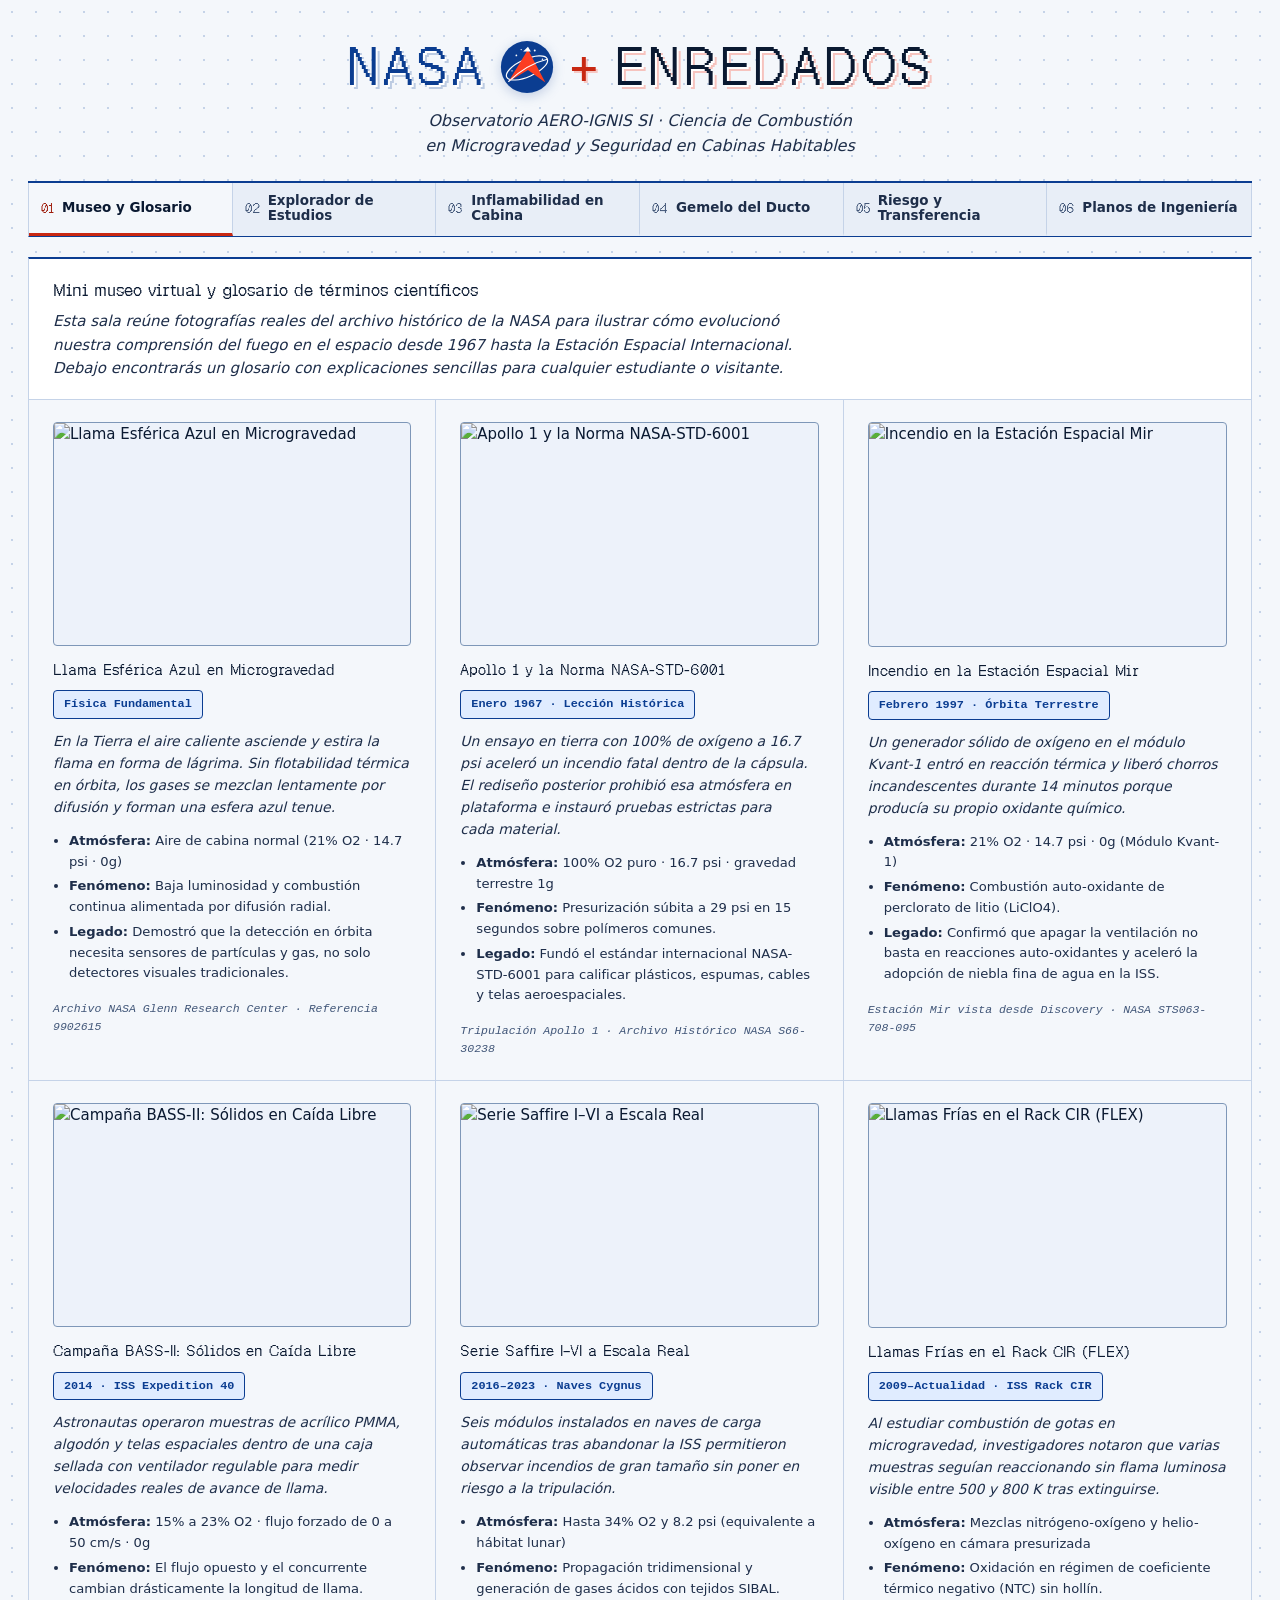
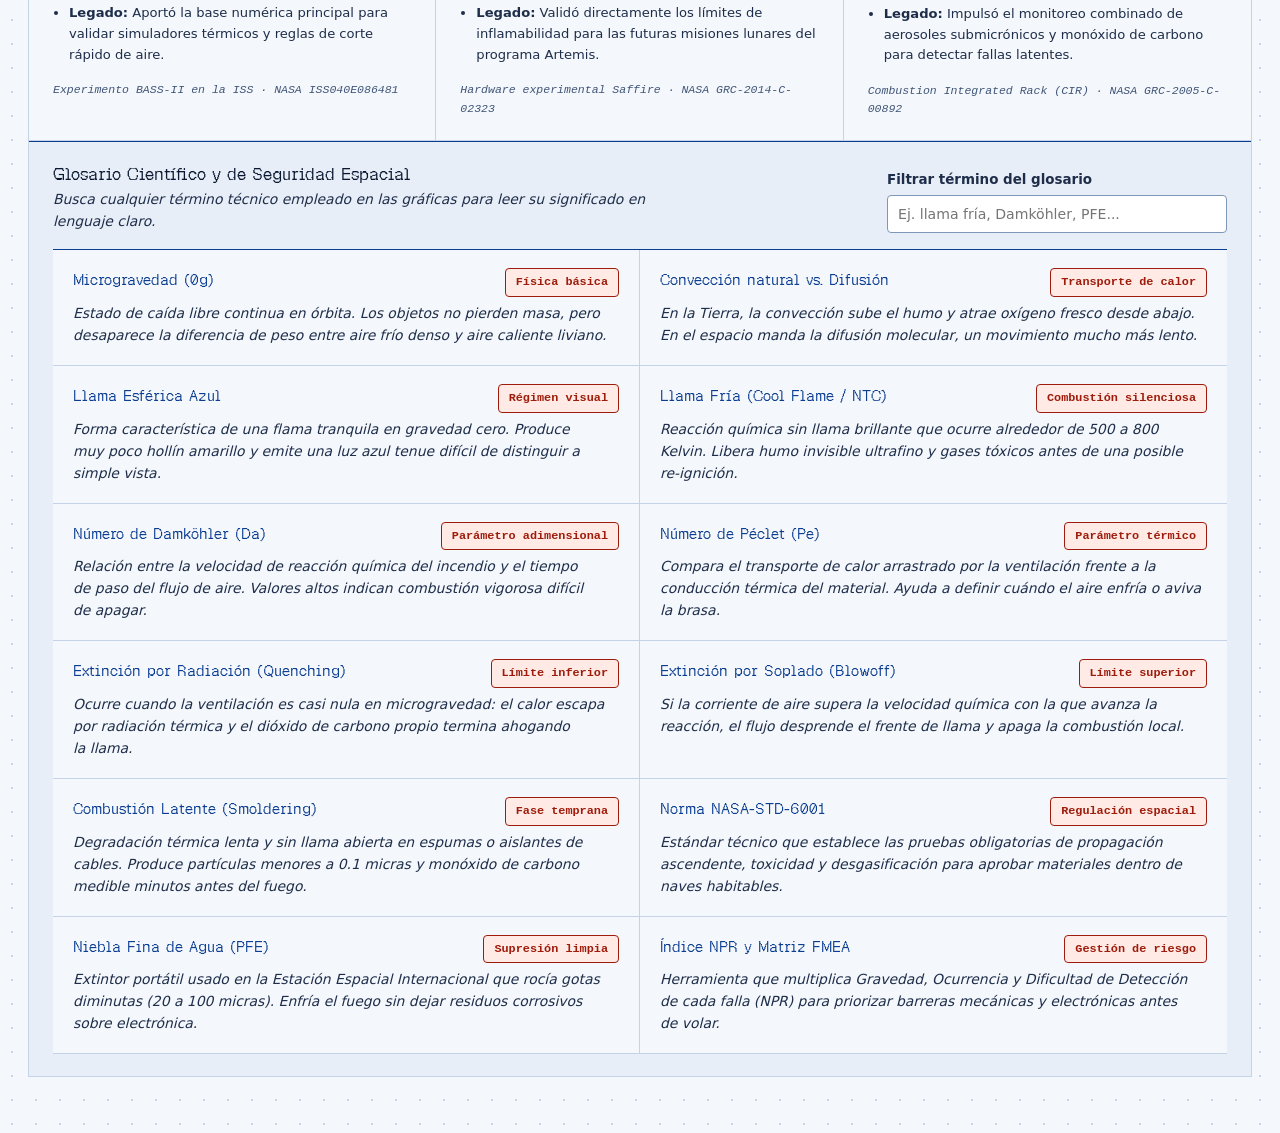
==== commit b118ed58: "0.9.4 - refactor - pulir interactividad ux paleta nasa sombras cursivas y orden de museo" ====
--- a/frontend/index.html
+++ b/frontend/index.html
@@ -12,7 +12,7 @@
     <header class="masthead-hero">
       <div class="masthead-lockup">
         <h1 class="masthead-wordmark">
-          <span>NASA</span>
+          <span class="wordmark-nasa">NASA</span>
           <svg class="nasa-emblem" viewBox="0 0 120 120" aria-hidden="true">
             <circle cx="60" cy="60" r="54" fill="#0B3D91" />
             <circle cx="38" cy="36" r="1.8" fill="#FFFFFF" />
@@ -33,41 +33,66 @@
       <p class="masthead-subtitle">
         Observatorio AERO-IGNIS SI · Ciencia de Combustión en Microgravedad y Seguridad en Cabinas Habitables
       </p>
-      <div class="masthead-status">
-        <span id="runtimeModeBadge" class="badge badge-info">Iniciando observatorio...</span>
-        <span id="shaBadge" class="badge badge-ok">Registros NASA Verificados</span>
-      </div>
     </header>
 
     <nav class="tablist" role="tablist" aria-label="Secciones del observatorio espacial">
-      <button id="tab-explorer" class="tab-btn" role="tab" aria-selected="true" aria-controls="panel-explorer" data-tab="explorer">
+      <button id="tab-museum" class="tab-btn" role="tab" aria-selected="true" aria-controls="panel-museum" data-tab="museum">
         <span class="tab-step">01</span>
+        <span>Museo y Glosario</span>
+      </button>
+      <button id="tab-explorer" class="tab-btn" role="tab" aria-selected="false" aria-controls="panel-explorer" data-tab="explorer">
+        <span class="tab-step">02</span>
         <span>Explorador de Estudios</span>
       </button>
       <button id="tab-sandbox" class="tab-btn" role="tab" aria-selected="false" aria-controls="panel-sandbox" data-tab="sandbox">
-        <span class="tab-step">02</span>
+        <span class="tab-step">03</span>
         <span>Inflamabilidad en Cabina</span>
       </button>
       <button id="tab-twin" class="tab-btn" role="tab" aria-selected="false" aria-controls="panel-twin" data-tab="twin">
-        <span class="tab-step">03</span>
+        <span class="tab-step">04</span>
         <span>Gemelo del Ducto</span>
       </button>
       <button id="tab-governance" class="tab-btn" role="tab" aria-selected="false" aria-controls="panel-governance" data-tab="governance">
-        <span class="tab-step">04</span>
+        <span class="tab-step">05</span>
         <span>Riesgo y Transferencia</span>
       </button>
       <button id="tab-blueprint" class="tab-btn" role="tab" aria-selected="false" aria-controls="panel-blueprint" data-tab="blueprint">
-        <span class="tab-step">05</span>
+        <span class="tab-step">06</span>
         <span>Planos de Ingeniería</span>
       </button>
-      <button id="tab-museum" class="tab-btn" role="tab" aria-selected="false" aria-controls="panel-museum" data-tab="museum">
-        <span class="tab-step">06</span>
-        <span>Museo y Glosario</span>
-      </button>
     </nav>
 
-    <!-- MODULO 1: EXPLORADOR DE ESTUDIOS NASA PSI -->
-    <section id="panel-explorer" class="tabpanel is-active" role="tabpanel" aria-labelledby="tab-explorer">
+    <!-- MODULO 1: MINI MUSEO VIRTUAL & GLOSARIO ACCESIBLE -->
+    <section id="panel-museum" class="tabpanel is-active" role="tabpanel" aria-labelledby="tab-museum">
+      <div class="workbench-sheet">
+        <div class="section-intro">
+          <h2 class="section-intro-title">Mini museo virtual y glosario de términos científicos</h2>
+          <p>
+            Esta sala reúne fotografías reales del archivo histórico de la NASA para ilustrar cómo evolucionó nuestra comprensión del fuego en el espacio desde 1967 hasta la Estación Espacial Internacional. Debajo encontrarás un glosario con explicaciones sencillas para cualquier estudiante o visitante.
+          </p>
+        </div>
+
+        <div id="museumGallery" class="museum-gallery"></div>
+
+        <div class="glossary-band">
+          <div class="glossary-toolbar">
+            <div>
+              <h2 class="pane-title">Glosario Científico y de Seguridad Espacial</h2>
+              <p class="prose-note" style="margin-top:4px;">
+                Busca cualquier término técnico empleado en las gráficas para leer su significado en lenguaje claro.
+              </p>
+            </div>
+            <label class="field glossary-search">Filtrar término del glosario
+              <input id="glossarySearchInput" type="search" maxlength="80" placeholder="Ej. llama fría, Damköhler, PFE..." />
+            </label>
+          </div>
+          <div id="glossaryGrid" class="glossary-ledger"></div>
+        </div>
+      </div>
+    </section>
+
+    <!-- MODULO 2: EXPLORADOR DE ESTUDIOS NASA PSI -->
+    <section id="panel-explorer" class="tabpanel" role="tabpanel" aria-labelledby="tab-explorer">
       <div class="workbench-sheet">
         <div class="section-intro">
           <h2 class="section-intro-title">Cómo se investiga el fuego en el espacio</h2>
@@ -101,7 +126,15 @@
                 </select>
               </label>
               <label class="field">Tema, material o campaña
-                <input id="psiQueryInput" type="text" maxlength="120" placeholder="Ej. SIBAL 34% O2 extinción" />
+                <select id="psiQueryInput">
+                  <option value="">Todos los temas (24 estudios)</option>
+                  <option value="SIBAL 34% O2">Tejidos SIBAL y hábitat lunar (34% O2)</option>
+                  <option value="PMMA BASS">Acrílico PMMA y flujo en cabina (BASS)</option>
+                  <option value="FLEX llama fria">Llamas frías silenciosas (FLEX / CIR)</option>
+                  <option value="SPICE MSC aerosol">Humo ultrafino, CO y detección temprana</option>
+                  <option value="ACME campo electrico">Supresión con campo eléctrico (ACME)</option>
+                  <option value="extincion radiacion">Extinción por radiación en microgravedad</option>
+                </select>
               </label>
               <label class="field">
                 <span class="field-head"><span>Relevancia Hábitat Lunar</span><span><strong id="wHabVal">40</strong>%</span></span>
@@ -126,6 +159,9 @@
                 <h3 id="synthesisPersonaBadge" class="sub-heading" style="margin:0;">Síntesis de Evidencia · Investigador</h3>
                 <span id="citedDoisLine" class="inline-readout">--</span>
               </div>
+              <p id="synthesisExplainer" class="synthesis-explainer">
+                Estos tres puntos resumen la campaña que quedó en puesto #1 en la tabla y sus dos estudios más cercanos según los pesos que ajustaste arriba.
+              </p>
               <ul id="synthesisBullets" class="bullet-list"></ul>
             </div>
           </div>
@@ -138,6 +174,9 @@
 
             <figure class="figure-frame">
               <svg id="clustersSvg" viewBox="0 0 480 230" role="img" aria-label="Mapa bidimensional de similitud entre las veinticuatro investigaciones NASA PSI"></svg>
+              <figcaption class="prose-note" style="margin-top:6px;">
+                Cada color agrupa campañas con fenómenos parecidos; el aro exterior destaca la campaña que ocupa el puesto #1 en tu lista.
+              </figcaption>
             </figure>
 
             <div class="section-block" style="margin-top:18px;">
@@ -264,6 +303,9 @@
 
             <div class="section-block" style="margin-top:14px;">
               <h3 class="sub-heading">Factores de Mayor Influencia en Cabina</h3>
+              <p class="prose-note" style="margin-bottom:10px;">
+                Peso instantáneo de cada variable bajo tus ajustes actuales: al variar presión, oxígeno o espesor cambia qué factor domina el riesgo.
+              </p>
               <div id="featureImportanceBox"></div>
             </div>
           </div>
@@ -277,7 +319,7 @@
               <svg id="flammabilityContourSvg" viewBox="0 0 480 280" role="img" aria-label="Curva de contorno de inflamabilidad en microgravedad"></svg>
             </figure>
             <p class="prose-note">
-              El punto marca la condición actual (% de oxígeno frente a velocidad de ventilación). Por debajo de 2 cm/s en microgravedad la llama pierde calor por radiación y se apaga; por encima de 40 cm/s a oxígeno moderado el aire excesivo desprende la llama; con más de 30% de oxígeno el riesgo crece rápidamente.
+              El punto marca la condición actual (% de oxígeno frente a ventilación) y la frontera roja se recalcula en tiempo real con la presión, el espesor, la gravedad y el material elegidos. Más espesor requiere mayor oxígeno para sostener la llama; mayor presión amplía la zona de riesgo.
             </p>
           </div>
         </div>
@@ -524,7 +566,24 @@
                 Aplicar Mitigación de Diseño
               </label>
             </div>
-            <div id="fmeaSummaryLine" class="inline-readout" style="color:var(--accent-emerald); font-weight:600; margin-bottom:8px;">--</div>
+            <p class="prose-note" style="margin-bottom:10px;">
+              Actividad: marca o desmarca la casilla superior para comprobar cómo bajan los índices de riesgo (NPR) cuando el ducto incorpora detección temprana y compuerta cortafuego automática.
+            </p>
+            <div id="fmeaCompareBanner" class="fmea-compare-banner tabular" aria-live="polite">
+              <div class="fmea-compare-cell">
+                <span class="fmea-compare-label">Riesgo sin barreras</span>
+                <span id="fmeaBaseOut" class="fmea-compare-val">1,901 NPR</span>
+              </div>
+              <div class="fmea-compare-cell">
+                <span class="fmea-compare-label">Riesgo actual</span>
+                <span id="fmeaActiveOut" class="fmea-compare-val">--</span>
+              </div>
+              <div class="fmea-compare-cell">
+                <span class="fmea-compare-label">Reducción lograda</span>
+                <span id="fmeaDropOut" class="fmea-compare-val">--</span>
+              </div>
+            </div>
+            <div id="fmeaSummaryLine" class="prose-note" style="margin-bottom:8px;">--</div>
             <div class="table-scroll" style="max-height:420px;">
               <table>
                 <thead>
@@ -572,7 +631,20 @@
                   <option value="habitable_general">Incendio de sólido en cabina habitable</option>
                 </select>
               </label>
-              <p id="suppOutputBox" class="prose-note" style="color:var(--accent-cobalt); font-weight:600;"></p>
+              <div class="supp-verdict-grid" aria-live="polite">
+                <div class="supp-verdict-cell">
+                  <span class="metric-label">Agente Recomendado</span>
+                  <span id="suppAgentOut" class="supp-verdict-text">--</span>
+                </div>
+                <div class="supp-verdict-cell">
+                  <span class="metric-label">Ventilación</span>
+                  <span id="suppCabinOut" class="supp-verdict-text">--</span>
+                </div>
+                <div class="supp-verdict-cell">
+                  <span class="metric-label">Criterio Técnico</span>
+                  <span id="suppWhyOut" class="supp-verdict-text">--</span>
+                </div>
+              </div>
             </div>
           </div>
         </div>
@@ -659,35 +731,6 @@
         </div>
       </div>
     </section>
-
-    <!-- MODULO 6: MINI MUSEO VIRTUAL & GLOSARIO ACCESIBLE -->
-    <section id="panel-museum" class="tabpanel" role="tabpanel" aria-labelledby="tab-museum">
-      <div class="workbench-sheet">
-        <div class="section-intro">
-          <h2 class="section-intro-title">Mini museo virtual y glosario de términos científicos</h2>
-          <p>
-            Esta sala reúne fotografías reales del archivo histórico de la NASA para ilustrar cómo evolucionó nuestra comprensión del fuego en el espacio desde 1967 hasta la Estación Espacial Internacional. Debajo encontrarás un glosario con explicaciones sencillas para cualquier estudiante o visitante.
-          </p>
-        </div>
-
-        <div id="museumGallery" class="museum-gallery"></div>
-
-        <div class="glossary-band">
-          <div class="glossary-toolbar">
-            <div>
-              <h2 class="pane-title">Glosario Científico y de Seguridad Espacial</h2>
-              <p class="prose-note" style="margin-top:4px;">
-                Busca cualquier término técnico empleado en las gráficas para leer su significado en lenguaje claro.
-              </p>
-            </div>
-            <label class="field glossary-search">Filtrar término del glosario
-              <input id="glossarySearchInput" type="search" maxlength="80" placeholder="Ej. llama fría, Damköhler, PFE..." />
-            </label>
-          </div>
-          <div id="glossaryGrid" class="glossary-ledger"></div>
-        </div>
-      </div>
-    </section>
   </div>
   <script src="app.js"></script>
 </body>
--- a/frontend/styles.css
+++ b/frontend/styles.css
@@ -10,25 +10,25 @@
 
 :root {
   color-scheme: light;
-  --bg-paper: #F8FAFC;
-  --bg-band: #EEF2F6;
-  --bg-plot: #F1F5F9;
+  --bg-paper: #F4F7FB;
+  --bg-band: #E8EEF7;
+  --bg-plot: #EDF2FA;
   --bg-surface: #FFFFFF;
 
-  --ink-primary: #18181B;
-  --ink-secondary: #3F3F46;
-  --ink-muted: #52525B;
-
-  --border-hairline: #CBD5E1;
-  --border-mid: #94A3B8;
-  --border-strong: #18181B;
-
-  --accent-rust: #B43E18;
-  --accent-rust-ink: #7C280C;
-  --bg-rust-tint: #FDECE6;
-
-  --accent-cobalt: #0B3B66;
-  --bg-cobalt-tint: #E6F0FA;
+  --ink-primary: #0A1931;
+  --ink-secondary: #1E2E4A;
+  --ink-muted: #415678;
+
+  --border-hairline: #C5D3E8;
+  --border-mid: #7E97B8;
+  --border-strong: #0B3D91;
+
+  --accent-rust: #C82812;
+  --accent-rust-ink: #9E1C0B;
+  --bg-rust-tint: #FFEAE5;
+
+  --accent-cobalt: #0B3D91;
+  --bg-cobalt-tint: #E0ECFF;
 
   --accent-emerald: #065F46;
   --bg-emerald-tint: #E6F6F0;
@@ -132,31 +132,31 @@
   height: 58px;
   flex-shrink: 0;
   display: block;
+  filter: drop-shadow(0 3px 6px rgba(11, 61, 145, 0.22));
+}
+
+.wordmark-nasa {
+  color: var(--accent-cobalt);
+  text-shadow: 2px 2px 0 #FFFFFF, 4px 4px 0 rgba(11, 61, 145, 0.24);
 }
 
 .masthead-plus {
   color: var(--accent-rust);
+  text-shadow: 2px 2px 0 rgba(252, 61, 33, 0.25);
 }
 
 .masthead-team {
-  color: var(--accent-cobalt);
+  color: var(--ink-primary);
+  text-shadow: 2px 2px 0 #FFFFFF, 4px 4px 0 rgba(252, 61, 33, 0.28);
 }
 
 .masthead-subtitle {
   margin: 2px 0 0;
   font-size: 1rem;
+  font-style: italic;
   color: var(--ink-secondary);
   max-width: 68ch;
   text-wrap: balance;
-}
-
-.masthead-status {
-  display: flex;
-  flex-wrap: wrap;
-  justify-content: center;
-  align-items: center;
-  gap: 8px;
-  margin-top: 4px;
 }
 
 /* Badges de estado sobre papel claro (contraste >= 4.5:1) */
@@ -251,7 +251,7 @@
 
 @media (hover: hover) and (pointer: fine) {
   .tab-btn:hover:not([aria-selected="true"]) {
-    background: #E2E8F0;
+    background: #DCE6F5;
     color: var(--ink-primary);
   }
 }
@@ -295,6 +295,7 @@
   margin: 0;
   color: var(--ink-secondary);
   font-size: 0.94rem;
+  font-style: italic;
   max-width: 78ch;
   text-wrap: pretty;
 }
@@ -499,6 +500,7 @@
   font-family: var(--font-pixel);
   font-size: 1.05rem;
   font-weight: 500;
+  font-style: normal;
   color: var(--ink-primary);
 }
 
@@ -519,12 +521,21 @@
 .prose-note {
   margin: 10px 0 0;
   font-size: 0.87rem;
+  font-style: italic;
   color: var(--ink-secondary);
   max-width: 70ch;
   text-wrap: pretty;
 }
 
 /* Sintesis y listas editoriales */
+.synthesis-explainer {
+  margin: 0 0 10px;
+  font-size: 0.87rem;
+  color: var(--ink-muted);
+  font-style: italic;
+  max-width: 68ch;
+}
+
 .bullet-list {
   margin: 10px 0 0;
   padding-left: 18px;
@@ -532,14 +543,20 @@
 
 .bullet-list li {
   margin-bottom: 8px;
+  font-style: normal;
   color: var(--ink-secondary);
   max-width: 68ch;
   text-wrap: pretty;
+}
+
+.synthesis-lead {
+  font-style: italic;
 }
 
 .inline-readout {
   font-family: var(--font-mono);
   font-size: 0.82rem;
+  font-style: normal;
   color: var(--accent-cobalt);
   word-break: break-word;
 }
@@ -557,6 +574,7 @@
   width: 100%;
   border-collapse: collapse;
   font-size: 0.85rem;
+  font-style: normal;
   text-align: left;
 }
 
@@ -575,6 +593,72 @@
   border-bottom: 1px solid var(--border-hairline);
   color: var(--ink-secondary);
   vertical-align: top;
+}
+
+/* Comparativa FMEA y veredicto de supresion (Modulo 4) */
+.fmea-compare-banner {
+  display: grid;
+  grid-template-columns: repeat(3, minmax(0, 1fr));
+  border: 1px solid var(--border-hairline);
+  border-top: 2px solid var(--accent-cobalt);
+  background: var(--bg-band);
+  margin-bottom: 14px;
+}
+
+.fmea-compare-cell {
+  padding: 12px 14px;
+  border-right: 1px solid var(--border-hairline);
+}
+
+.fmea-compare-cell:last-child {
+  border-right: none;
+}
+
+.fmea-compare-label {
+  display: block;
+  font-size: 0.74rem;
+  font-weight: 700;
+  color: var(--ink-muted);
+}
+
+.fmea-compare-val {
+  display: block;
+  margin-top: 4px;
+  font-family: var(--font-pixel);
+  font-size: 1.05rem;
+  font-style: normal;
+  color: var(--ink-primary);
+}
+
+.supp-verdict-grid {
+  display: grid;
+  grid-template-columns: repeat(3, minmax(0, 1fr));
+  border: 1px solid var(--border-hairline);
+  background: var(--bg-surface);
+  margin-top: 12px;
+}
+
+.supp-verdict-cell {
+  padding: 12px 14px;
+  border-right: 1px solid var(--border-hairline);
+}
+
+.supp-verdict-cell:last-child {
+  border-right: none;
+}
+
+.supp-verdict-cell .metric-label {
+  color: var(--ink-muted);
+  font-weight: 700;
+}
+
+.supp-verdict-text {
+  display: block;
+  margin: 4px 0 0;
+  font-size: 0.84rem;
+  line-height: 1.48;
+  font-style: normal;
+  color: var(--ink-secondary);
 }
 
 /* Barras de explicabilidad */
@@ -660,6 +744,7 @@
 .history-copy p {
   margin: 0;
   font-size: 0.86rem;
+  font-style: italic;
   color: var(--ink-secondary);
   text-wrap: pretty;
 }
@@ -722,6 +807,7 @@
 .museum-summary {
   margin: 0;
   font-size: 0.87rem;
+  font-style: italic;
   color: var(--ink-secondary);
   text-wrap: pretty;
 }
@@ -740,6 +826,7 @@
 .museum-caption {
   font-family: var(--font-mono);
   font-size: 0.72rem;
+  font-style: italic;
   color: var(--ink-muted);
 }
 
@@ -799,6 +886,7 @@
 .glossary-entry p {
   margin: 0;
   font-size: 0.87rem;
+  font-style: italic;
   color: var(--ink-secondary);
   text-wrap: pretty;
 }
@@ -923,8 +1011,19 @@
   }
   .tablist,
   .form-grid,
-  .history-entry {
+  .history-entry,
+  .fmea-compare-banner,
+  .supp-verdict-grid {
     grid-template-columns: 1fr;
+  }
+  .fmea-compare-cell,
+  .supp-verdict-cell {
+    border-right: none;
+    border-bottom: 1px solid var(--border-hairline);
+  }
+  .fmea-compare-cell:last-child,
+  .supp-verdict-cell:last-child {
+    border-bottom: none;
   }
   .metric-ledger {
     grid-template-columns: repeat(2, minmax(0, 1fr));
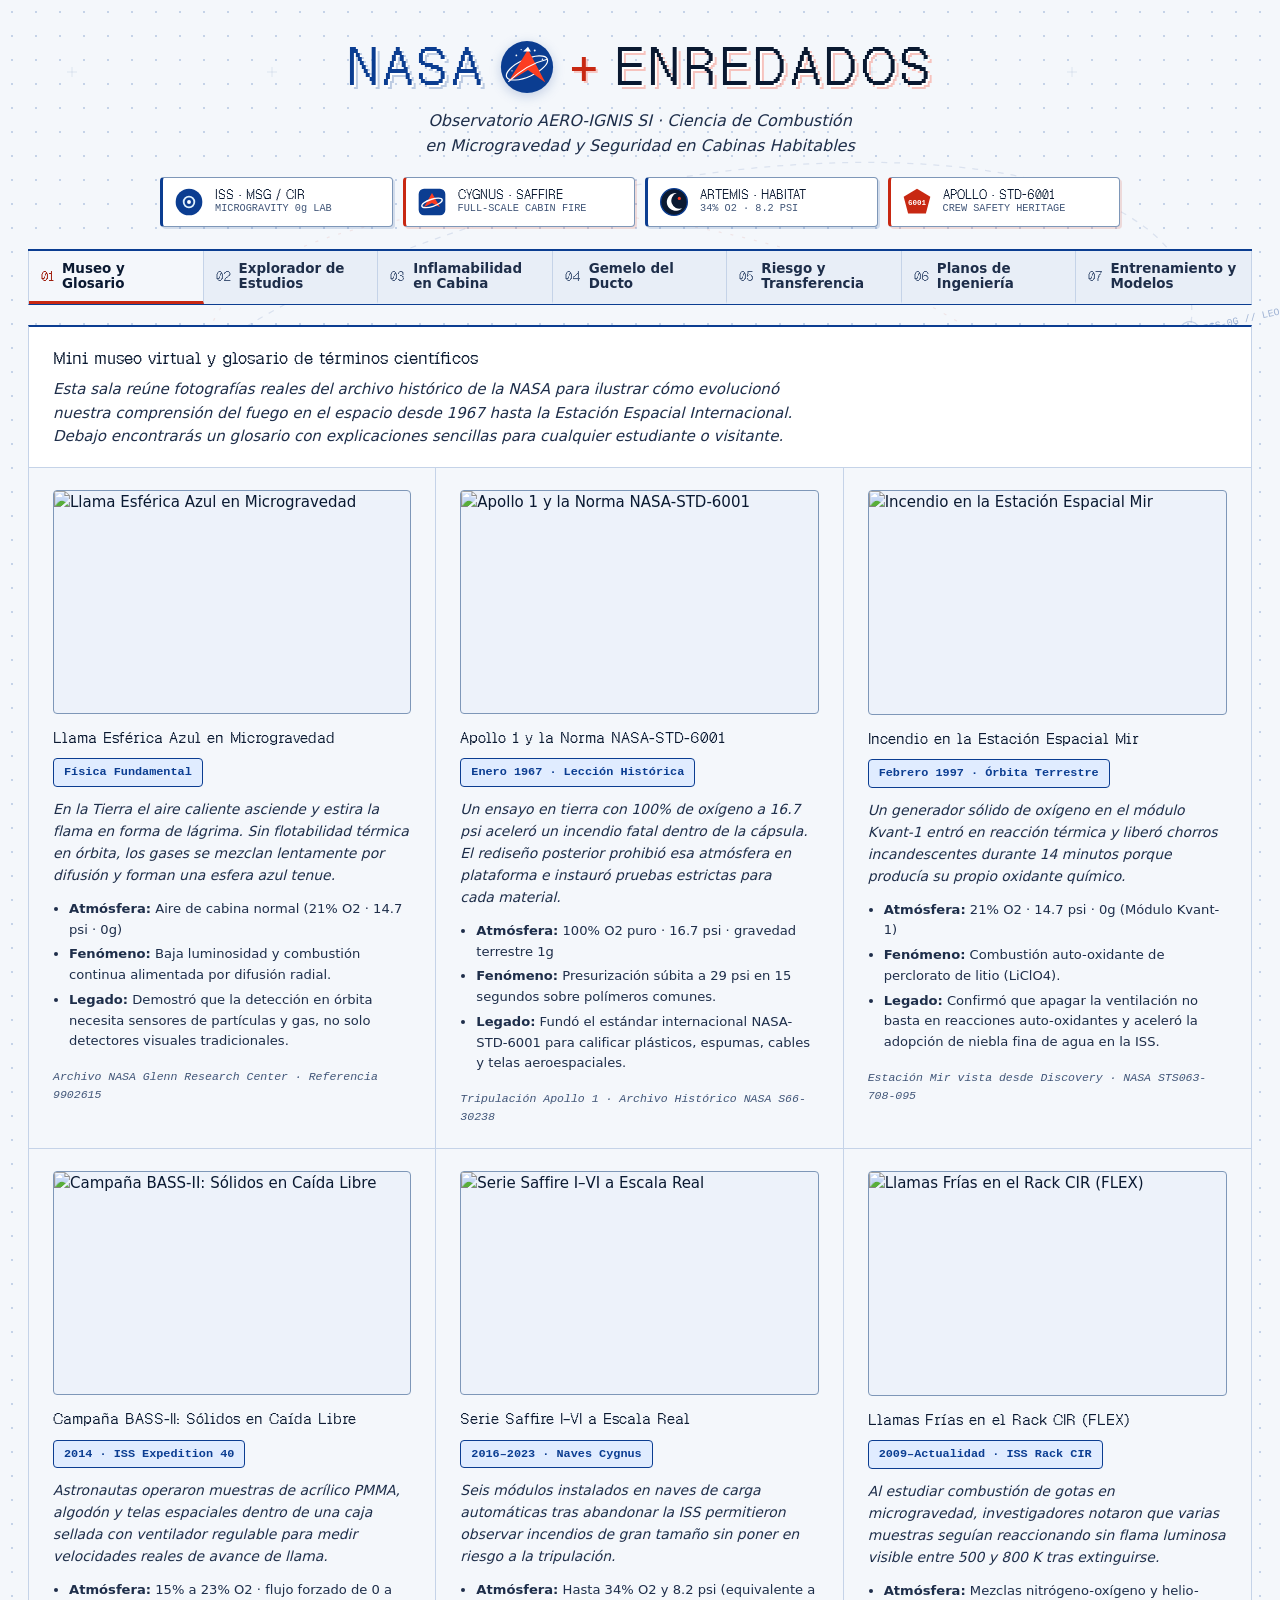
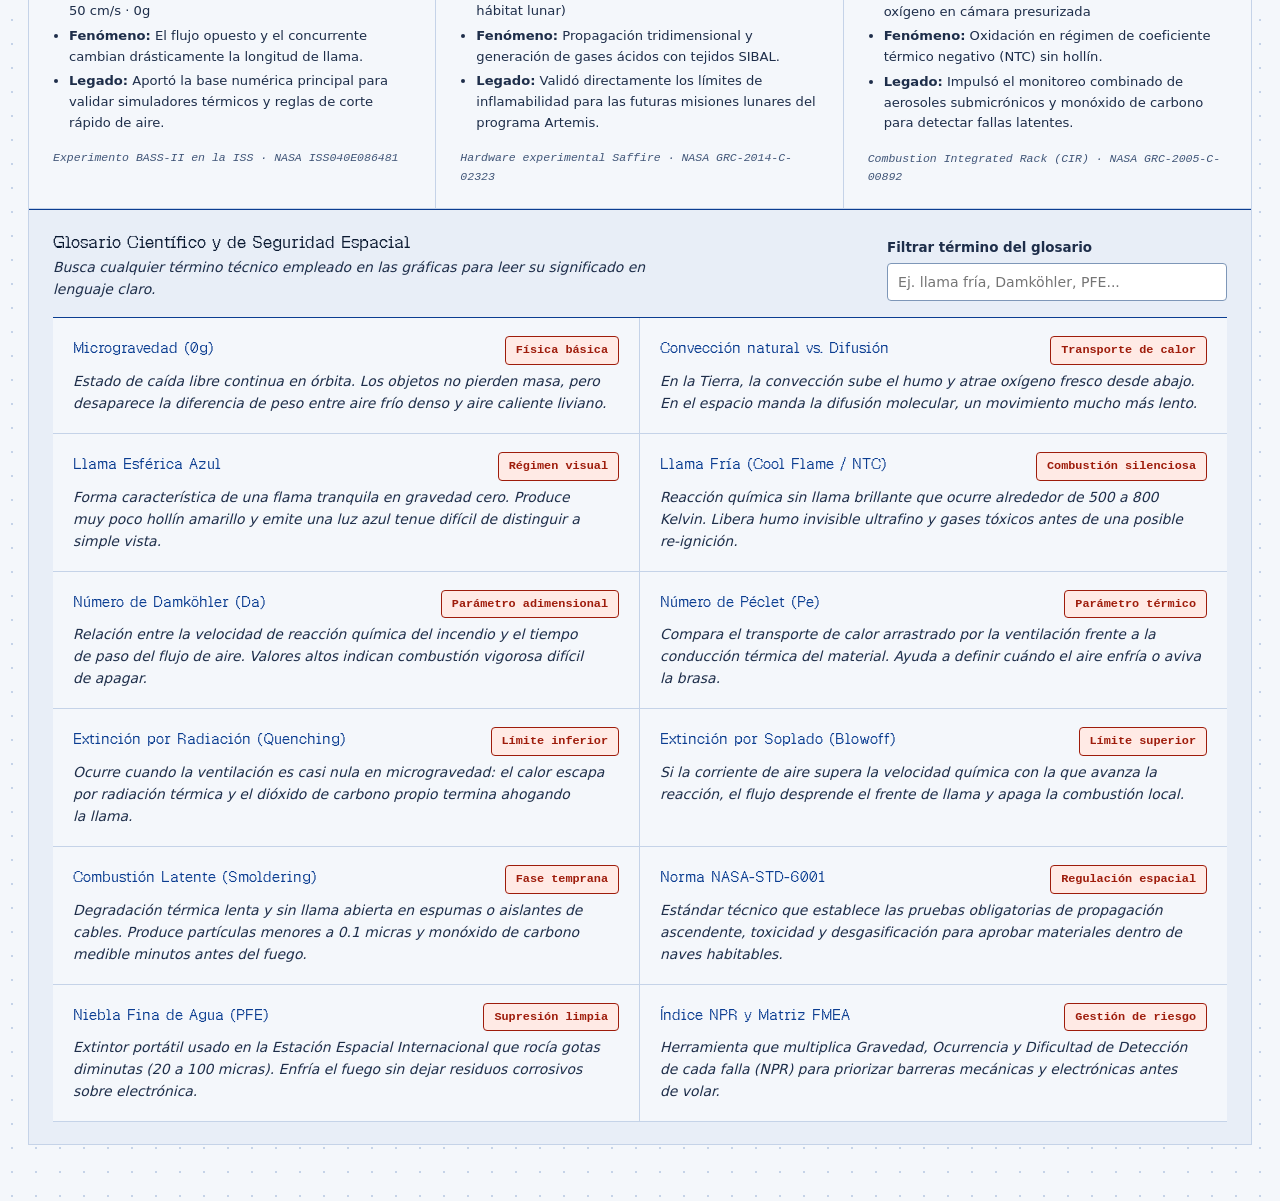
==== commit 568f6ab0: "0.9.15 - merge - integrar m15 seccion academica ml responsive y estetica retro en dev" ====
--- a/frontend/index.html
+++ b/frontend/index.html
@@ -4,10 +4,38 @@
   <meta charset="UTF-8" />
   <meta name="viewport" content="width=device-width, initial-scale=1.0" />
   <title>NASA + ENREDADOS · Observatorio AERO-IGNIS SI</title>
+  <link rel="icon" type="image/svg+xml" href="/favicon.svg" />
+  <link rel="shortcut icon" href="/favicon.svg" />
   <link rel="preload" href="GeistPixel-Square.woff2" as="font" type="font/woff2" crossorigin />
   <link rel="stylesheet" href="styles.css" />
 </head>
 <body>
+  <canvas id="orbitalBackdropCanvas" class="orbital-backdrop" aria-hidden="true"></canvas>
+
+  <aside class="retro-decal-rail retro-decal-rail--left" aria-hidden="true">
+    <div class="retro-rail-stripe"></div>
+    <span class="retro-rail-tag">DOC-SPEC // GLENN-PSI-0G</span>
+    <svg class="retro-rail-glyph" viewBox="0 0 40 40">
+      <circle cx="20" cy="20" r="16" fill="none" stroke="#0B3D91" stroke-width="1.6" stroke-dasharray="3 2" />
+      <circle cx="20" cy="20" r="6" fill="none" stroke="#C82812" stroke-width="1.8" />
+      <line x1="20" y1="0" x2="20" y2="40" stroke="#0B3D91" stroke-width="0.9" />
+      <line x1="0" y1="20" x2="40" y2="20" stroke="#0B3D91" stroke-width="0.9" />
+    </svg>
+    <span class="retro-rail-scale">0g · 0.16g · 1.0g</span>
+    <span class="retro-rail-stamp">CABIN SAFETY</span>
+  </aside>
+
+  <aside class="retro-decal-rail retro-decal-rail--right" aria-hidden="true">
+    <div class="retro-rail-stripe retro-rail-stripe--red"></div>
+    <span class="retro-rail-tag">ISS LEO 408 KM · 51.6°</span>
+    <svg class="retro-rail-glyph" viewBox="0 0 40 40">
+      <ellipse cx="20" cy="20" rx="17" ry="7" transform="rotate(-28 20 20)" fill="none" stroke="#0B3D91" stroke-width="1.6" />
+      <path d="M11 30 L21 9 L30 30 L21 22 Z" fill="#FC3D21" opacity="0.88" />
+    </svg>
+    <span class="retro-rail-scale">STD-6001 REV.B</span>
+    <span class="retro-rail-stamp">AERO-IGNIS // 2026</span>
+  </aside>
+
   <div class="shell">
     <header class="masthead-hero">
       <div class="masthead-lockup">
@@ -33,6 +61,51 @@
       <p class="masthead-subtitle">
         Observatorio AERO-IGNIS SI · Ciencia de Combustión en Microgravedad y Seguridad en Cabinas Habitables
       </p>
+      <div class="mission-decal-strip" aria-label="Insignias de misión espacial de referencia">
+        <div class="mission-decal">
+          <svg class="mission-decal-icon" viewBox="0 0 36 36" aria-hidden="true">
+            <circle cx="18" cy="18" r="15" fill="#0B3D91" />
+            <circle cx="18" cy="18" r="6" fill="none" stroke="#E0F2FE" stroke-width="2" />
+            <circle cx="18" cy="18" r="2.2" fill="#FFFFFF" />
+          </svg>
+          <div class="mission-decal-text">
+            <span class="mission-decal-code">ISS · MSG / CIR</span>
+            <span class="mission-decal-sub">MICROGRAVITY 0g LAB</span>
+          </div>
+        </div>
+        <div class="mission-decal">
+          <svg class="mission-decal-icon" viewBox="0 0 36 36" aria-hidden="true">
+            <rect x="3" y="3" width="30" height="30" rx="6" fill="#0B3D91" />
+            <path d="M9 24 L18 8 L27 24 L18 19 Z" fill="#FC3D21" />
+            <ellipse cx="18" cy="19" rx="12" ry="4" transform="rotate(-18 18 19)" fill="none" stroke="#FFFFFF" stroke-width="1.5" />
+          </svg>
+          <div class="mission-decal-text">
+            <span class="mission-decal-code">CYGNUS · SAFFIRE</span>
+            <span class="mission-decal-sub">FULL-SCALE CABIN FIRE</span>
+          </div>
+        </div>
+        <div class="mission-decal">
+          <svg class="mission-decal-icon" viewBox="0 0 36 36" aria-hidden="true">
+            <circle cx="18" cy="18" r="15" fill="#0A1931" stroke="#0B3D91" stroke-width="1.5" />
+            <path d="M21 8 A10 10 0 1 0 27 25 A8 8 0 1 1 21 8 Z" fill="#FFFFFF" />
+            <circle cx="24" cy="14" r="1.8" fill="#FC3D21" />
+          </svg>
+          <div class="mission-decal-text">
+            <span class="mission-decal-code">ARTEMIS · HABITAT</span>
+            <span class="mission-decal-sub">34% O2 · 8.2 PSI</span>
+          </div>
+        </div>
+        <div class="mission-decal">
+          <svg class="mission-decal-icon" viewBox="0 0 36 36" aria-hidden="true">
+            <polygon points="18,3 33,12 28,31 8,31 3,12" fill="#C82812" />
+            <text x="18" y="21" text-anchor="middle" fill="#FFFFFF" font-size="8.5" font-weight="bold" font-family="monospace">6001</text>
+          </svg>
+          <div class="mission-decal-text">
+            <span class="mission-decal-code">APOLLO · STD-6001</span>
+            <span class="mission-decal-sub">CREW SAFETY HERITAGE</span>
+          </div>
+        </div>
+      </div>
     </header>
 
     <nav class="tablist" role="tablist" aria-label="Secciones del observatorio espacial">
@@ -60,6 +133,10 @@
         <span class="tab-step">06</span>
         <span>Planos de Ingeniería</span>
       </button>
+      <button id="tab-models" class="tab-btn" role="tab" aria-selected="false" aria-controls="panel-models" data-tab="models">
+        <span class="tab-step">07</span>
+        <span>Entrenamiento y Modelos</span>
+      </button>
     </nav>
 
     <!-- MODULO 1: MINI MUSEO VIRTUAL & GLOSARIO ACCESIBLE -->
@@ -731,6 +808,225 @@
         </div>
       </div>
     </section>
+
+    <!-- MODULO 7: METODOLOGIA ACADEMICA, ENTRENAMIENTO Y DESCARGAS -->
+    <section id="panel-models" class="tabpanel" role="tabpanel" aria-labelledby="tab-models">
+      <div class="workbench-sheet">
+        <div class="section-intro">
+          <h2 class="section-intro-title">Metodología de entrenamiento, procedencia de datos y reproducibilidad</h2>
+          <p>
+            Esta sección documenta cómo se construyeron, calibraron y evaluaron los tres sistemas de aprendizaje automático y visión computacional del observatorio. Siguiendo estándares de transparencia científica, se detallan las fuentes empíricas de la NASA, las envolventes sintéticas empleadas, las limitaciones metodológicas observadas y los enlaces directos para descargar tanto los pesos compilados como el código fuente.
+          </p>
+        </div>
+
+        <!-- Bloque A: Honestidad Academica y Origen de los Datos -->
+        <div class="academic-honesty-band">
+          <div class="academic-col">
+            <div class="pane-head">
+              <h2 class="pane-title">1. Origen de los datos y naturaleza híbrida</h2>
+              <span class="badge badge-info">CC0-1.0 · NASA PSI / OSDR</span>
+            </div>
+            <p class="academic-prose">
+              El corpus documental y experimental proviene de dos niveles de evidencia claramente diferenciados:
+            </p>
+            <ul class="academic-list">
+              <li>
+                <strong>Metadatos de las 24 campañas NASA PSI:</strong> Fichas estructuradas bajo licencia pública <code>CC0-1.0</code> (<code>DOIs 10.60555/psi-24</code> a <code>10.60555/psi-154</code>), extraídas de los laboratorios orbitales <code>ISS-CIR</code>, <code>ISS-MSG</code>, naves <code>Cygnus</code> y plataformas terrestres de referencia (<code>psi_combustion_24.json</code>).
+              </li>
+              <li>
+                <strong>Tabla paramétrica de inflamabilidad (<code>N = 566</code> corridas):</strong> Registros en <code>bass_saffire_runs.csv</code> calibrados sobre las envolventes reportadas en <em>BASS-II</em> (<code>240</code> corridas, <code>15–23% O2</code>, flujo <code>0–50 cm/s</code>), <em>Saffire I–III</em> (<code>36</code>), <em>Saffire IV–V</em> (<code>64</code>, atmósferas lunares hasta <code>34% O2</code> y <code>8.2 psi</code>), <em>Saffire VI / Forense</em> (<code>172</code>) y <em>FLEX / CFI-G</em> (<code>54</code>). Resultan <code>256</code> corridas con auto-extinción y <code>310</code> de propagación sostenida.
+              </li>
+              <li>
+                <strong>Tensores ópticos y series de ducto:</strong> Dado que los repositorios completos de video de alta velocidad de <em>BASS-II</em> alcanzan <code>255.77 GB</code>, el entrenamiento local empleó <code>N = 180</code> matrices normalizadas de <code>64 × 64</code> píxeles (<code>45</code> por régimen con ruido gaussiano <code>σ = 0.035</code>) y <code>N = 600</code> vectores sintéticos de sensores calibrados con umbrales de <em>FLEX</em> y <em>SPICE</em>.
+              </li>
+            </ul>
+          </div>
+
+          <div class="academic-col academic-col--warn">
+            <div class="pane-head">
+              <h2 class="pane-title">2. Declaración de honestidad académica y límites</h2>
+              <span class="badge badge-warn">Alcance Experimental Acotado</span>
+            </div>
+            <p class="academic-prose">
+              Los indicadores reportados distinguen entre generalización estadística no trivial y verificación sobre generadores paramétricos:
+            </p>
+            <ul class="academic-list">
+              <li>
+                <strong>Solapamiento físico en inflamabilidad (<code>78.49%</code> CV):</strong> El clasificador de extinción alcanza una exactitud promedio de <code>0.7849</code> en validación cruzada estratificada de <code>5</code> pliegues. Este techo indica una ambigüedad real en la frontera entre extinción por radiación y llama estacionaria de bajo flujo, y resulta consistente con la dispersión experimental descrita en <em>BASS-II</em>.
+              </li>
+              <li>
+                <strong>Lectura crítica del <code>100.0%</code> en visión y árbol tabular:</strong> La exactitud de <code>1.000</code> en la red convolucional óptica y en el árbol de sensores refleja que ambos modelos se evaluaron sobre particiones sintéticas separables (<code>σ = 0.035</code> y fronteras deterministas de seguridad). No debe interpretarse como desempeño clínico sobre cámaras reales de vuelo espacial sin validación adicional.
+              </li>
+              <li>
+                <strong>Requisito para operación en vuelo real:</strong> La puesta en servicio sobre hardware orbital requiere reentrenamiento con fotogramas crudos descargados mediante el cuaderno GPU desde <code>osdr.nasa.gov</code> y ensayos de calificación bajo <code>NASA-STD-6001</code>.
+              </li>
+            </ul>
+          </div>
+        </div>
+
+        <!-- Bloque B: Medios de Entrenamiento y Descargas Globales -->
+        <div class="preset-band" style="border-top: 1px solid var(--border-hairline);">
+          <div class="pane-head">
+            <h2 class="pane-title">3. Medios de entrenamiento reproducible (Cloud GPU vs. CPU local)</h2>
+            <span class="badge badge-ok">Semilla SEED = 42 · Peso total 368.9 KB</span>
+          </div>
+          <div class="training-env-grid">
+            <article class="training-env-card">
+              <h3>Entorno Cloud: Google Colab · GPU NVIDIA Tesla T4</h3>
+              <p>
+                Cuaderno <code>AERO_IGNIS_Colab_Training.ipynb</code> diseñado para ingesta selectiva de tablas y fotogramas desde NASA OSDR sin descargar <code>255.77 GB</code> locales. Aplica rotaciones de <code>90°</code>, <code>180°</code> y <code>270°</code> físicamente válidas en microgravedad (ausencia de convección vertical) antes de exportar tensores al estándar ONNX.
+              </p>
+            </article>
+            <article class="training-env-card">
+              <h3>Entorno Local: CPU Determinista (Python · scikit-learn · PyTorch)</h3>
+              <p>
+                Script reproducible <code>train_models.py</code> que entrena los cinco artefactos en menos de <code>5</code> segundos sobre CPU estándar (<code>n_jobs = 1</code>, semilla <code>42</code>), genera el manifiesto de verificación criptográfica de 256 bits y permite ejecutar pruebas unitarias e integración sin conexión a internet.
+              </p>
+            </article>
+          </div>
+          <div class="download-toolbar" style="margin-top:14px;">
+            <a class="btn btn-primary" href="/api/v1/models/download/code-train-local" download>Descargar Entrenador Local (train_models.py)</a>
+            <a class="btn" href="/api/v1/models/download/code-colab-notebook" download>Descargar Cuaderno GPU Colab (.ipynb)</a>
+            <a class="btn" href="/api/v1/models/download/manifest-integrity" download>Manifiesto de Integridad (256 bits · .json)</a>
+          </div>
+        </div>
+
+        <!-- Bloque C: Fichas Academicas de los 3 Modelos y Descargas -->
+        <div class="models-triptych">
+          <article class="model-card">
+            <div class="pane-head">
+              <h2 class="pane-title">Modelo 1 · Inflamabilidad y Propagación</h2>
+              <span class="badge badge-info">CV 5-Fold: 78.49%</span>
+            </div>
+            <p class="academic-prose">
+              <strong>Metodología:</strong> Ensamble de Bosques Aleatorios (<em>Random Forest</em>, <code>120</code> árboles, profundidad máx. <code>8</code>) para probabilidad de auto-extinción y dos regresores por Potenciación del Gradiente (<em>Gradient Boosting</em>, <code>120</code> estimadores, profundidad <code>4</code>) para tiempo de quemado y velocidad de avance <code>Vf</code>, acoplados a <code>Da</code> y <code>Pe</code>.
+            </p>
+            <p class="academic-prose">
+              <strong>Datos y resultados:</strong> Entrenado con <code>566</code> corridas y <code>7</code> predictores físicos (<code>%O2</code>, presión en atmósferas, flujo, gravedad, espesor en cm, sentido de flujo y reactividad del material). Peso combinado: <code>169.8 KB</code> (clasificador) y <code>167.2 KB</code> (regresores).
+            </p>
+            <div class="download-stack">
+              <a class="btn" href="/api/v1/models/download/flammability-rf" download>Modelo Clasificador (.joblib · 169.8 KB)</a>
+              <a class="btn" href="/api/v1/models/download/burntime-gbr" download>Modelo Regresor (.joblib · 167.2 KB)</a>
+              <a class="btn" href="/api/v1/models/download/code-physics-ml" download>Código de Inferencia (physics_ml.py)</a>
+              <a class="btn" href="/api/v1/models/download/data-bass-saffire" download>Dataset Calibrado (bass_saffire_runs.csv)</a>
+            </div>
+          </article>
+
+          <article class="model-card">
+            <div class="pane-head">
+              <h2 class="pane-title">Modelo 2 · Visión Óptica y Sensores en Ducto</h2>
+              <span class="badge badge-warn">Sintético: 100.0%</span>
+            </div>
+            <p class="academic-prose">
+              <strong>Metodología:</strong> Red convolucional en PyTorch (<code>Conv2d 1→8→16</code>, <code>MaxPool2d</code>, <code>AvgPool2d</code>, capa lineal <code>256→4</code>, optimizador Adam con tasa <code>4e-3</code> durante <code>45</code> épocas) exportada al estándar ONNX (<code>opset 14</code>), en fusión con un Árbol de Decisión (profundidad <code>4</code>) y autómata con histéresis.
+            </p>
+            <p class="academic-prose">
+              <strong>Datos y resultados:</strong> <code>180</code> matrices ópticas de <code>64 × 64</code> (<code>4</code> regímenes) y <code>600</code> muestras de <code>dT/dt</code>, <code>CO</code>, aerosol <code>&lt;0.1 µm</code> y flujo. Exactitud en partición sintética de <code>1.000</code>, latencia menor a <code>5 ms</code> en CPU y tamaño compacto de <code>10.5 KB</code> (red) + <code>1.2 KB</code> (árbol).
+            </p>
+            <div class="download-stack">
+              <a class="btn" href="/api/v1/models/download/flame-cnn" download>Red Convolucional Óptica (.onnx · 10.5 KB)</a>
+              <a class="btn" href="/api/v1/models/download/sensor-tree" download>Árbol de Sensores (.joblib · 1.2 KB)</a>
+              <a class="btn" href="/api/v1/models/download/code-duct-twin" download>Código de Orquestación (duct_twin.py)</a>
+            </div>
+          </article>
+
+          <article class="model-card">
+            <div class="pane-head">
+              <h2 class="pane-title">Modelo 3 · Agrupamiento y Síntesis PSI</h2>
+              <span class="badge badge-ok">24 PSI · 4 Familias</span>
+            </div>
+            <p class="academic-prose">
+              <strong>Metodología:</strong> Vectorización por Frecuencia Léxica Inversa (<code>320</code> términos entre unigramas y bigramas), reducción dimensional mediante Análisis de Componentes Principales (<code>PCA</code>, <code>2</code> ejes), partición <code>K-Means</code> (<code>k = 4</code>) y ordenamiento multicriterio TOPSIS con extracción por similitud coseno.
+            </p>
+            <p class="academic-prose">
+              <strong>Datos y resultados:</strong> Corpus completo de las <code>24</code> investigaciones oficiales NASA PSI (objetivos, enfoque experimental, sensores y beneficios terrestres). Conserva trazabilidad literal a DOIs <code>10.60555</code> sin generación de texto libre ni alucinaciones; peso total de <code>20.2 KB</code>.
+            </p>
+            <div class="download-stack">
+              <a class="btn" href="/api/v1/models/download/psi-clusters" download>Modelo de Clústeres (.joblib · 20.2 KB)</a>
+              <a class="btn" href="/api/v1/models/download/code-ranking-nlp" download>Código TOPSIS y Síntesis (ranking_nlp.py)</a>
+              <a class="btn" href="/api/v1/models/download/data-psi-24" download>Corpus 24 Estudios (psi_combustion_24.json)</a>
+            </div>
+          </article>
+        </div>
+
+        <!-- Bloque D: Evidencia Visual del Entrenamiento y Datos -->
+        <div class="workbench-stage" style="border-top: 1px solid var(--border-strong);">
+          <div class="pane-head">
+            <h2 class="pane-title">4. Evidencia gráfica del entrenamiento y distribución del conjunto de datos</h2>
+            <span class="badge badge-info">Diagramas Verificados + Métricas Reales</span>
+          </div>
+
+          <div class="training-visual-grid">
+            <figure class="figure-frame">
+              <figcaption class="visual-caption">
+                <strong>Distribución empírica de corridas y desempeño por modelo</strong>
+                <span>566 corridas calibradas · 368.9 KB totales en 5 artefactos</span>
+              </figcaption>
+              <svg viewBox="0 0 540 280" role="img" aria-label="Gráfica de distribución de 566 corridas por campaña y exactitud comparativa de modelos">
+                <rect x="10" y="10" width="520" height="260" fill="#FFFFFF" stroke="#C5D3E8" />
+                <text x="24" y="34" fill="#0A1931" font-size="11" font-weight="bold" font-family="monospace">A. Corridas tabulares por campaña (N = 566)</text>
+
+                <text x="24" y="64" fill="#1E2E4A" font-size="9.5" font-family="monospace">BASS-II (ISS-MSG)</text>
+                <rect x="175" y="53" width="240" height="14" rx="2" fill="#0B3D91" />
+                <text x="423" y="64" fill="#0A1931" font-size="9.5" font-weight="bold" font-family="monospace">240 (42.4%)</text>
+
+                <text x="24" y="90" fill="#1E2E4A" font-size="9.5" font-family="monospace">SAFFIRE-VI / Forense</text>
+                <rect x="175" y="79" width="172" height="14" rx="2" fill="#C82812" />
+                <text x="355" y="90" fill="#0A1931" font-size="9.5" font-weight="bold" font-family="monospace">172 (30.4%)</text>
+
+                <text x="24" y="116" fill="#1E2E4A" font-size="9.5" font-family="monospace">SAFFIRE-IV / V Lunar</text>
+                <rect x="175" y="105" width="64" height="14" rx="2" fill="#065F46" />
+                <text x="247" y="116" fill="#0A1931" font-size="9.5" font-weight="bold" font-family="monospace">64 (11.3%)</text>
+
+                <text x="24" y="142" fill="#1E2E4A" font-size="9.5" font-family="monospace">FLEX / CFI-G (0g)</text>
+                <rect x="175" y="131" width="54" height="14" rx="2" fill="#78350F" />
+                <text x="237" y="142" fill="#0A1931" font-size="9.5" font-weight="bold" font-family="monospace">54 (9.5%)</text>
+
+                <text x="24" y="168" fill="#1E2E4A" font-size="9.5" font-family="monospace">SAFFIRE I–III Cygnus</text>
+                <rect x="175" y="157" width="36" height="14" rx="2" fill="#415678" />
+                <text x="219" y="168" fill="#0A1931" font-size="9.5" font-weight="bold" font-family="monospace">36 (6.4%)</text>
+
+                <line x1="24" y1="186" x2="516" y2="186" stroke="#DCE6F5" stroke-dasharray="4 3" />
+                <text x="24" y="206" fill="#0A1931" font-size="11" font-weight="bold" font-family="monospace">B. Exactitud declarada (CV real vs. sintética)</text>
+
+                <text x="24" y="229" fill="#1E2E4A" font-size="9" font-family="monospace">Clasificador Inflamabilidad (CV 5-fold)</text>
+                <rect x="275" y="219" width="157" height="12" rx="2" fill="#0B3D91" />
+                <text x="438" y="229" fill="#0B3D91" font-size="9.5" font-weight="bold" font-family="monospace">78.49%</text>
+
+                <text x="24" y="251" fill="#1E2E4A" font-size="9" font-family="monospace">Visión ONNX / Árbol (Partición sintética)</text>
+                <rect x="275" y="241" width="200" height="12" rx="2" fill="#065F46" />
+                <text x="481" y="251" fill="#065F46" font-size="9.5" font-weight="bold" font-family="monospace">100.0%*</text>
+              </svg>
+              <p class="prose-note">
+                *Nota metodológica: el 78.49% refleja validación cruzada sobre datos tabulares mixtos; el 100.0% corresponde a particiones sintéticas calibradas (N=180 imágenes y N=600 vectores de ducto).
+              </p>
+            </figure>
+
+            <figure class="figure-frame">
+              <figcaption class="visual-caption">
+                <strong>Pipeline Dual de Entrenamiento (Colab T4 GPU / CPU Local)</strong>
+                <a href="/assets/graphs/ml_dl_colab_pipeline.png" target="_blank" rel="noopener noreferrer">Abrir en alta resolución (PNG)</a>
+              </figcaption>
+              <img class="training-graph-img" src="/assets/graphs/ml_dl_colab_pipeline.svg" alt="Diagrama del pipeline de entrenamiento dual en Google Colab GPU T4 y CPU local con exportación ONNX y manifiesto de integridad" loading="lazy" />
+              <p class="prose-note">
+                Flujo completo desde la consulta selectiva a NASA OSDR y los generadores parametrizados hasta la compilación de los cinco artefactos auditables.
+              </p>
+            </figure>
+
+            <figure class="figure-frame training-visual-wide">
+              <figcaption class="visual-caption">
+                <strong>Cartografía de conocimiento: 24 Investigaciones PSI hacia Modelos y Objetivos</strong>
+                <a href="/assets/graphs/psi_knowledge_graph.png" target="_blank" rel="noopener noreferrer">Abrir en alta resolución (PNG)</a>
+              </figcaption>
+              <img class="training-graph-img" src="/assets/graphs/psi_knowledge_graph.svg" alt="Grafo de conocimiento conectando las veinticuatro investigaciones NASA PSI con los tres modelos de aprendizaje y los cuatro objetivos del observatorio" loading="lazy" />
+              <p class="prose-note">
+                Trazabilidad directa entre cada investigación experimental (Saffire, BASS-II, FLEX, ACME, SPICE, MSC), las variables extraídas y el modelo que las procesa.
+              </p>
+            </figure>
+          </div>
+        </div>
+      </div>
+    </section>
   </div>
   <script src="app.js"></script>
 </body>
--- a/frontend/styles.css
+++ b/frontend/styles.css
@@ -87,7 +87,87 @@
   font-variant-numeric: tabular-nums;
 }
 
+.orbital-backdrop {
+  position: fixed;
+  inset: 0;
+  width: 100vw;
+  height: 100vh;
+  pointer-events: none;
+  z-index: 0;
+  opacity: 0.75;
+}
+
+.retro-decal-rail {
+  position: fixed;
+  top: 96px;
+  width: 96px;
+  display: flex;
+  flex-direction: column;
+  align-items: center;
+  gap: 12px;
+  padding: 12px 8px;
+  background: rgba(255, 255, 255, 0.86);
+  border: 1px solid var(--border-mid);
+  border-radius: var(--radius-sm);
+  box-shadow: 3px 3px 0 rgba(11, 61, 145, 0.14);
+  pointer-events: none;
+  z-index: 1;
+}
+
+.retro-decal-rail--left {
+  left: 14px;
+}
+
+.retro-decal-rail--right {
+  right: 14px;
+}
+
+.retro-rail-stripe {
+  width: 100%;
+  height: 6px;
+  background: linear-gradient(90deg, var(--accent-cobalt) 0%, var(--accent-cobalt) 68%, var(--accent-rust) 68%, var(--accent-rust) 100%);
+}
+
+.retro-rail-stripe--red {
+  background: linear-gradient(90deg, var(--accent-rust) 0%, var(--accent-rust) 68%, var(--accent-cobalt) 68%, var(--accent-cobalt) 100%);
+}
+
+.retro-rail-tag,
+.retro-rail-scale,
+.retro-rail-stamp {
+  font-family: var(--font-mono);
+  font-size: 0.64rem;
+  font-weight: 700;
+  letter-spacing: 0.05em;
+  color: var(--ink-secondary);
+  text-align: center;
+  line-height: 1.3;
+}
+
+.retro-rail-stamp {
+  padding: 3px 5px;
+  border: 1px solid var(--accent-rust);
+  color: var(--accent-rust-ink);
+  background: var(--bg-rust-tint);
+  font-family: var(--font-pixel);
+  font-size: 0.62rem;
+}
+
+.retro-rail-glyph {
+  width: 42px;
+  height: 42px;
+  display: block;
+}
+
+@media (max-width: 1580px) {
+  .retro-decal-rail {
+    display: none;
+  }
+}
+
 .shell {
+  position: relative;
+  z-index: 2;
   max-width: 1380px;
   margin: 0 auto;
   padding: 26px 28px 56px;
@@ -157,6 +237,62 @@
   color: var(--ink-secondary);
   max-width: 68ch;
   text-wrap: balance;
+}
+
+/* Cinta de calcomanias retro NASA debajo del subtitulo */
+.mission-decal-strip {
+  display: grid;
+  grid-template-columns: repeat(4, minmax(0, 1fr));
+  gap: 10px;
+  width: 100%;
+  max-width: 960px;
+  margin-top: 8px;
+}
+
+.mission-decal {
+  display: flex;
+  align-items: center;
+  gap: 10px;
+  padding: 8px 10px;
+  background: var(--bg-surface);
+  border: 1px solid var(--border-mid);
+  border-left: 3px solid var(--accent-cobalt);
+  border-radius: var(--radius-sm);
+  box-shadow: 2px 2px 0 rgba(11, 61, 145, 0.14);
+  text-align: left;
+}
+
+.mission-decal:nth-child(even) {
+  border-left-color: var(--accent-rust);
+  box-shadow: 2px 2px 0 rgba(200, 40, 18, 0.14);
+}
+
+.mission-decal-icon {
+  width: 32px;
+  height: 32px;
+  flex-shrink: 0;
+  display: block;
+}
+
+.mission-decal-text {
+  display: flex;
+  flex-direction: column;
+  min-width: 0;
+}
+
+.mission-decal-code {
+  font-family: var(--font-pixel);
+  font-size: 0.72rem;
+  font-weight: 500;
+  color: var(--ink-primary);
+  line-height: 1.2;
+}
+
+.mission-decal-sub {
+  font-family: var(--font-mono);
+  font-size: 0.64rem;
+  color: var(--ink-muted);
+  line-height: 1.25;
 }
 
 /* Badges de estado sobre papel claro (contraste >= 4.5:1) */
@@ -198,10 +334,10 @@
   color: var(--accent-cobalt);
 }
 
-/* Riel continuo de 6 estaciones */
+/* Riel continuo de 7 estaciones */
 .tablist {
   display: grid;
-  grid-template-columns: repeat(6, minmax(0, 1fr));
+  grid-template-columns: repeat(7, minmax(0, 1fr));
   background: var(--bg-band);
   border-bottom: 1px solid var(--border-strong);
   border-left: 1px solid var(--border-hairline);
@@ -952,6 +1088,144 @@
   accent-color: var(--accent-rust);
 }
 
+a.btn {
+  text-decoration: none;
+}
+
+/* Seccion 07: Entrenamiento academico y descargas */
+.academic-honesty-band {
+  display: grid;
+  grid-template-columns: repeat(2, minmax(0, 1fr));
+  border-bottom: 1px solid var(--border-hairline);
+}
+
+.academic-col {
+  padding: 22px 24px;
+  background: var(--bg-paper);
+  border-right: 1px solid var(--border-hairline);
+}
+
+.academic-col--warn {
+  border-right: none;
+  background: var(--bg-band);
+}
+
+.academic-prose {
+  margin: 0 0 10px;
+  font-size: 0.89rem;
+  color: var(--ink-secondary);
+  line-height: 1.56;
+  max-width: 72ch;
+}
+
+.academic-list {
+  margin: 0;
+  padding-left: 18px;
+  font-size: 0.87rem;
+  color: var(--ink-secondary);
+}
+
+.academic-list li {
+  margin-bottom: 9px;
+  line-height: 1.52;
+}
+
+.training-env-grid {
+  display: grid;
+  grid-template-columns: repeat(2, minmax(0, 1fr));
+  gap: 14px;
+}
+
+.training-env-card {
+  background: var(--bg-surface);
+  border: 1px solid var(--border-mid);
+  border-left: 3px solid var(--accent-cobalt);
+  border-radius: var(--radius-sm);
+  padding: 14px 16px;
+}
+
+.training-env-card h3 {
+  margin: 0 0 6px;
+  font-family: var(--font-pixel);
+  font-size: 0.92rem;
+  font-weight: 500;
+  color: var(--ink-primary);
+}
+
+.training-env-card p {
+  margin: 0;
+  font-size: 0.86rem;
+  color: var(--ink-secondary);
+}
+
+.download-toolbar {
+  display: flex;
+  flex-wrap: wrap;
+  gap: 10px;
+}
+
+.models-triptych {
+  display: grid;
+  grid-template-columns: repeat(3, minmax(0, 1fr));
+  border-top: 1px solid var(--border-hairline);
+}
+
+.model-card {
+  padding: 22px 24px;
+  border-right: 1px solid var(--border-hairline);
+  background: var(--bg-paper);
+  display: flex;
+  flex-direction: column;
+  gap: 10px;
+}
+
+.model-card:last-child {
+  border-right: none;
+}
+
+.download-stack {
+  display: flex;
+  flex-direction: column;
+  gap: 8px;
+  margin-top: auto;
+  padding-top: 8px;
+}
+
+.training-visual-grid {
+  display: grid;
+  grid-template-columns: repeat(2, minmax(0, 1fr));
+  gap: 16px;
+}
+
+.training-visual-wide {
+  grid-column: 1 / -1;
+}
+
+.visual-caption {
+  display: flex;
+  flex-wrap: wrap;
+  justify-content: space-between;
+  align-items: baseline;
+  gap: 8px;
+  margin-bottom: 10px;
+  font-size: 0.84rem;
+  color: var(--ink-primary);
+}
+
+.visual-caption a {
+  color: var(--accent-cobalt);
+  font-weight: 600;
+  text-decoration: underline;
+}
+
+.training-graph-img {
+  display: block;
+  width: 100%;
+  height: auto;
+  background: #FFFFFF;
+  border: 1px solid var(--border-hairline);
+}
+
 /* Animaciones SVG 60fps solo transform/opacity */
 @keyframes spinFan {
   from { transform: rotate(0deg); }
@@ -982,11 +1256,24 @@
 
 @media (max-width: 1120px) {
   .tablist {
-    grid-template-columns: repeat(3, minmax(0, 1fr));
+    grid-template-columns: repeat(4, minmax(0, 1fr));
+  }
+  .tab-btn {
+    border-bottom: 1px solid var(--border-hairline);
+  }
+  .tab-btn[aria-selected="true"] {
+    border-bottom: 3px solid var(--accent-rust);
+  }
+  .mission-decal-strip {
+    grid-template-columns: repeat(2, minmax(0, 1fr));
   }
   .workbench-split,
   .workbench-split--stage-first,
   .blueprint-triptych,
+  .models-triptych,
+  .academic-honesty-band,
+  .training-env-grid,
+  .training-visual-grid,
   .resource-index,
   .history-strip,
   .museum-gallery,
@@ -996,6 +1283,8 @@
   .workbench-pane,
   .workbench-pane--right,
   .blueprint-col,
+  .model-card,
+  .academic-col,
   .history-entry,
   .museum-exhibit,
   .glossary-entry {
@@ -1003,41 +1292,201 @@
     border-left: none;
     border-bottom: 1px solid var(--border-hairline);
   }
+  .training-visual-wide {
+    grid-column: auto;
+  }
 }
 
 @media (max-width: 680px) {
   .shell {
-    padding: 16px 14px 40px;
-  }
-  .tablist,
+    padding: 14px 10px 38px;
+  }
+  .masthead-wordmark {
+    gap: 8px;
+    font-size: clamp(1.55rem, 7.2vw, 2.2rem);
+  }
+  .masthead-subtitle {
+    font-size: 0.9rem;
+  }
+  .mission-decal-strip {
+    grid-template-columns: repeat(2, minmax(0, 1fr));
+    gap: 8px;
+  }
+  .mission-decal {
+    padding: 7px 8px;
+    gap: 7px;
+  }
+  .mission-decal-icon {
+    width: 26px;
+    height: 26px;
+  }
+  .tablist {
+    grid-template-columns: repeat(2, minmax(0, 1fr));
+  }
+  .tab-btn {
+    min-height: 44px;
+    padding: 8px 10px;
+    font-size: 0.78rem;
+  }
+  .tab-btn:nth-child(2n) {
+    border-right: none;
+  }
+  #tab-models {
+    grid-column: 1 / -1;
+    border-right: none;
+    justify-content: center;
+  }
+  .section-intro,
+  .workbench-pane,
+  .workbench-stage,
+  .preset-band,
+  .academic-col,
+  .model-card,
+  .blueprint-col,
+  .museum-exhibit,
+  .glossary-band {
+    padding: 14px 12px;
+  }
+  .pane-head {
+    flex-direction: column;
+    align-items: flex-start;
+    gap: 6px;
+  }
+  .badge {
+    white-space: normal;
+    line-height: 1.3;
+  }
+  .toggle-inline {
+    width: 100%;
+    justify-content: flex-start;
+    padding: 8px 10px;
+    background: var(--bg-surface);
+    border: 1px solid var(--border-mid);
+    border-radius: var(--radius-sm);
+  }
   .form-grid,
   .history-entry,
-  .fmea-compare-banner,
   .supp-verdict-grid {
     grid-template-columns: 1fr;
   }
-  .fmea-compare-cell,
+  .fmea-compare-banner {
+    grid-template-columns: repeat(3, minmax(0, 1fr));
+  }
+  .fmea-compare-cell {
+    padding: 10px 8px;
+    border-right: 1px solid var(--border-hairline);
+    border-bottom: none;
+  }
+  .fmea-compare-cell:last-child {
+    border-right: none;
+  }
+  .fmea-compare-val {
+    font-size: clamp(0.84rem, 3.6vw, 1.02rem);
+  }
   .supp-verdict-cell {
     border-right: none;
     border-bottom: 1px solid var(--border-hairline);
   }
-  .fmea-compare-cell:last-child,
   .supp-verdict-cell:last-child {
     border-bottom: none;
   }
   .metric-ledger {
     grid-template-columns: repeat(2, minmax(0, 1fr));
   }
+  .metric-cell:nth-child(2n) {
+    border-right: none;
+  }
+  .metric-cell:nth-child(-n+2) {
+    border-bottom: 1px solid var(--border-hairline);
+  }
+  #runRankingBtn,
+  .download-toolbar .btn,
+  .download-stack .btn,
+  .preset-row .btn {
+    width: 100%;
+    justify-content: center;
+    text-align: center;
+    min-height: 42px;
+  }
+  .figure-frame {
+    padding: 6px;
+  }
+  .figure-frame svg {
+    min-height: 180px;
+  }
+  .table-scroll {
+    max-height: none;
+    overflow: visible;
+    padding: 0;
+  }
+  table,
+  table tbody {
+    display: block;
+    width: 100%;
+  }
+  table thead {
+    display: none;
+  }
+  table tbody tr {
+    display: block;
+    background: var(--bg-surface);
+    border: 1px solid var(--border-mid);
+    border-left: 3px solid var(--accent-cobalt);
+    border-radius: var(--radius-sm);
+    padding: 8px 12px;
+    margin-bottom: 10px;
+  }
+  table tbody td {
+    display: flex;
+    justify-content: space-between;
+    align-items: flex-start;
+    gap: 12px;
+    padding: 6px 0;
+    border-bottom: 1px dashed var(--border-hairline);
+    text-align: right;
+    font-size: 0.83rem;
+    word-break: break-word;
+  }
+  table tbody td:last-child {
+    border-bottom: none;
+  }
+  table tbody td::before {
+    content: attr(data-label);
+    font-family: var(--font-pixel);
+    font-size: 0.72rem;
+    font-weight: 500;
+    color: var(--ink-muted);
+    text-align: left;
+    flex-shrink: 0;
+    max-width: 44%;
+  }
   .bar-row {
-    grid-template-columns: 130px 1fr 48px;
+    grid-template-columns: 120px 1fr 44px;
   }
   .nasa-emblem {
-    width: 44px;
-    height: 44px;
+    width: 42px;
+    height: 42px;
+  }
+}
+
+@media (max-width: 390px) {
+  .mission-decal-strip,
+  .fmea-compare-banner {
+    grid-template-columns: 1fr;
+  }
+  .fmea-compare-cell {
+    border-right: none;
+    border-bottom: 1px solid var(--border-hairline);
+  }
+  .fmea-compare-cell:last-child {
+    border-bottom: none;
   }
 }
 
 @media (prefers-reduced-motion: reduce) {
+  .orbital-backdrop {
+    opacity: 0.45;
+  }
   .fan-active,
   .aura-pulse,
   .flow-active {
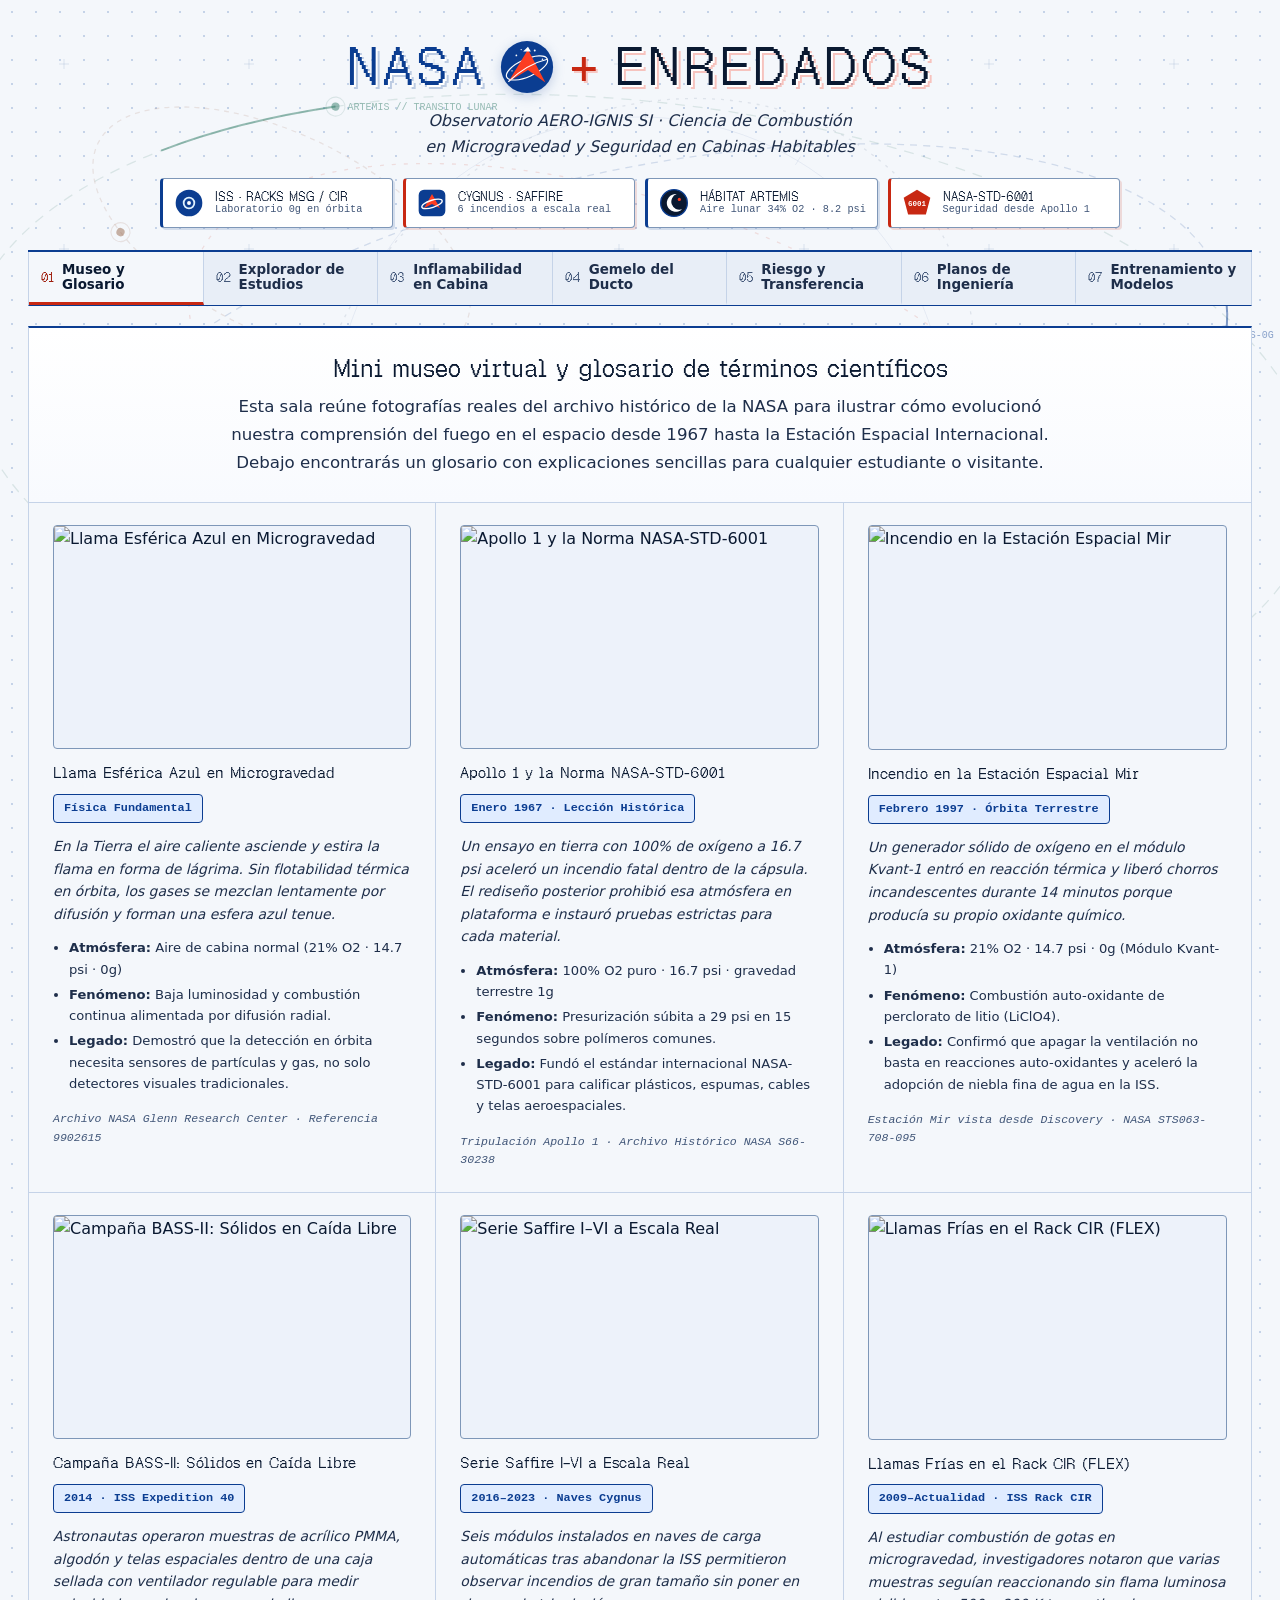
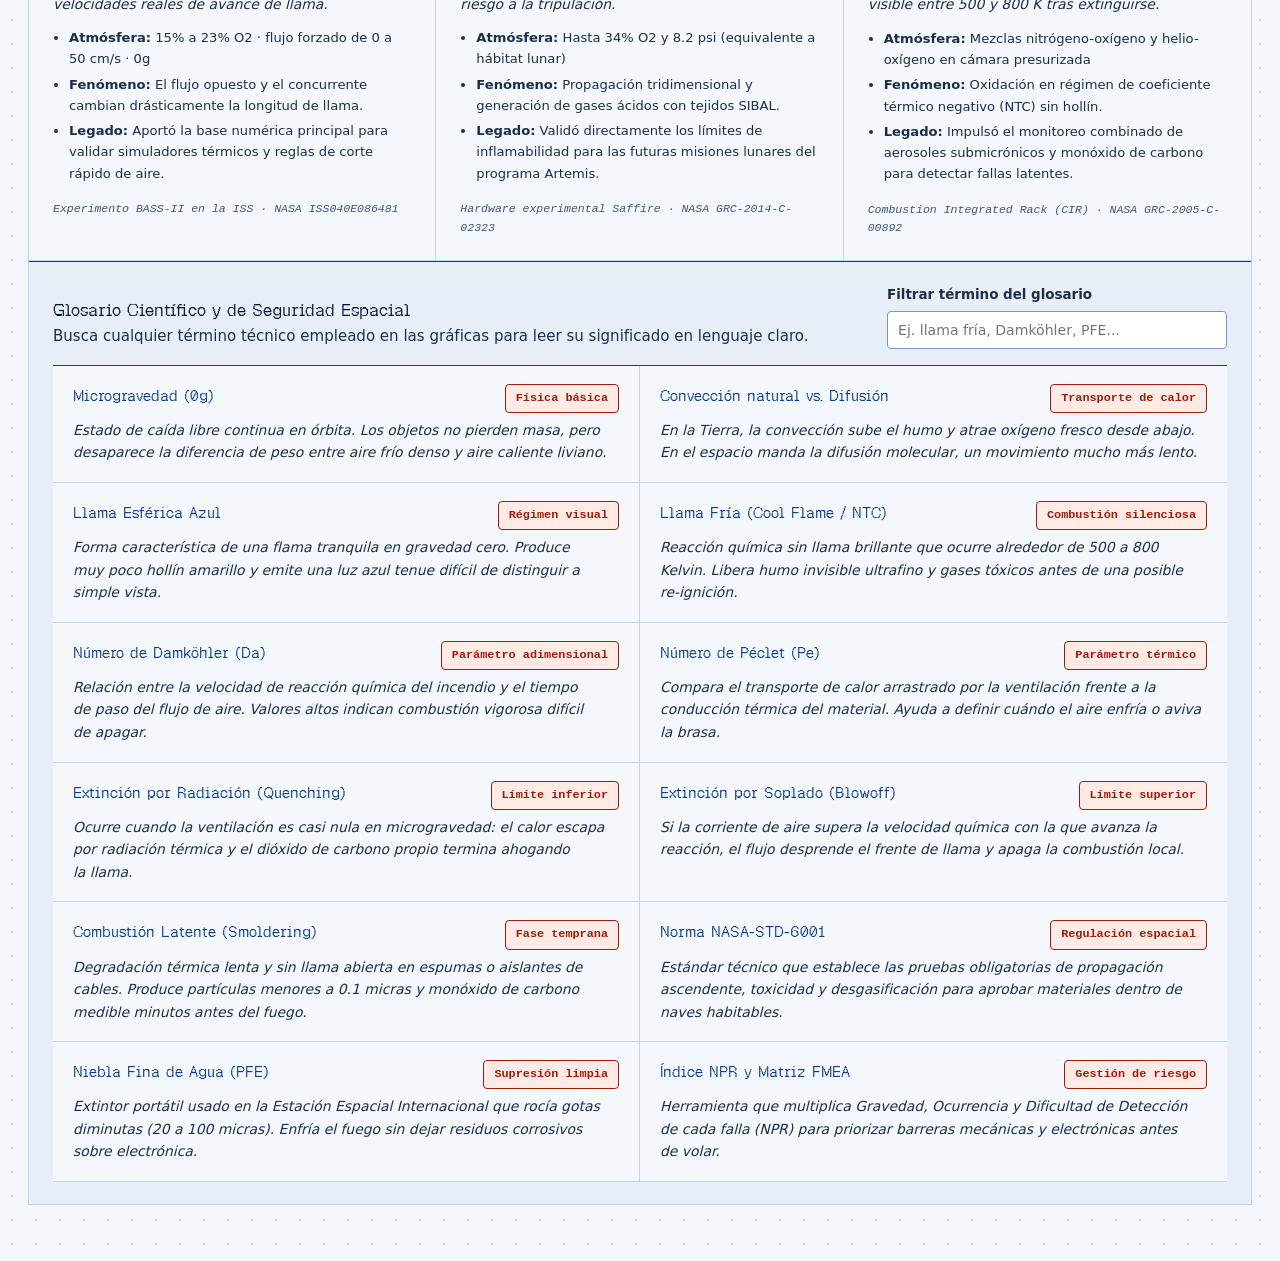
==== commit 11c45783: "0.9.16 - refactor - clarificar 4 cuadrantes, centrar textos, ampliar orbitas y reescribir seccion de" ====
--- a/frontend/index.html
+++ b/frontend/index.html
@@ -11,30 +11,6 @@
 </head>
 <body>
   <canvas id="orbitalBackdropCanvas" class="orbital-backdrop" aria-hidden="true"></canvas>
-
-  <aside class="retro-decal-rail retro-decal-rail--left" aria-hidden="true">
-    <div class="retro-rail-stripe"></div>
-    <span class="retro-rail-tag">DOC-SPEC // GLENN-PSI-0G</span>
-    <svg class="retro-rail-glyph" viewBox="0 0 40 40">
-      <circle cx="20" cy="20" r="16" fill="none" stroke="#0B3D91" stroke-width="1.6" stroke-dasharray="3 2" />
-      <circle cx="20" cy="20" r="6" fill="none" stroke="#C82812" stroke-width="1.8" />
-      <line x1="20" y1="0" x2="20" y2="40" stroke="#0B3D91" stroke-width="0.9" />
-      <line x1="0" y1="20" x2="40" y2="20" stroke="#0B3D91" stroke-width="0.9" />
-    </svg>
-    <span class="retro-rail-scale">0g · 0.16g · 1.0g</span>
-    <span class="retro-rail-stamp">CABIN SAFETY</span>
-  </aside>
-
-  <aside class="retro-decal-rail retro-decal-rail--right" aria-hidden="true">
-    <div class="retro-rail-stripe retro-rail-stripe--red"></div>
-    <span class="retro-rail-tag">ISS LEO 408 KM · 51.6°</span>
-    <svg class="retro-rail-glyph" viewBox="0 0 40 40">
-      <ellipse cx="20" cy="20" rx="17" ry="7" transform="rotate(-28 20 20)" fill="none" stroke="#0B3D91" stroke-width="1.6" />
-      <path d="M11 30 L21 9 L30 30 L21 22 Z" fill="#FC3D21" opacity="0.88" />
-    </svg>
-    <span class="retro-rail-scale">STD-6001 REV.B</span>
-    <span class="retro-rail-stamp">AERO-IGNIS // 2026</span>
-  </aside>
 
   <div class="shell">
     <header class="masthead-hero">
@@ -61,7 +37,7 @@
       <p class="masthead-subtitle">
         Observatorio AERO-IGNIS SI · Ciencia de Combustión en Microgravedad y Seguridad en Cabinas Habitables
       </p>
-      <div class="mission-decal-strip" aria-label="Insignias de misión espacial de referencia">
+      <div class="mission-decal-strip" aria-label="Misiones y normas espaciales de referencia">
         <div class="mission-decal">
           <svg class="mission-decal-icon" viewBox="0 0 36 36" aria-hidden="true">
             <circle cx="18" cy="18" r="15" fill="#0B3D91" />
@@ -69,8 +45,8 @@
             <circle cx="18" cy="18" r="2.2" fill="#FFFFFF" />
           </svg>
           <div class="mission-decal-text">
-            <span class="mission-decal-code">ISS · MSG / CIR</span>
-            <span class="mission-decal-sub">MICROGRAVITY 0g LAB</span>
+            <span class="mission-decal-code">ISS · RACKS MSG / CIR</span>
+            <span class="mission-decal-sub">Laboratorio 0g en órbita</span>
           </div>
         </div>
         <div class="mission-decal">
@@ -81,7 +57,7 @@
           </svg>
           <div class="mission-decal-text">
             <span class="mission-decal-code">CYGNUS · SAFFIRE</span>
-            <span class="mission-decal-sub">FULL-SCALE CABIN FIRE</span>
+            <span class="mission-decal-sub">6 incendios a escala real</span>
           </div>
         </div>
         <div class="mission-decal">
@@ -91,8 +67,8 @@
             <circle cx="24" cy="14" r="1.8" fill="#FC3D21" />
           </svg>
           <div class="mission-decal-text">
-            <span class="mission-decal-code">ARTEMIS · HABITAT</span>
-            <span class="mission-decal-sub">34% O2 · 8.2 PSI</span>
+            <span class="mission-decal-code">HÁBITAT ARTEMIS</span>
+            <span class="mission-decal-sub">Aire lunar 34% O2 · 8.2 psi</span>
           </div>
         </div>
         <div class="mission-decal">
@@ -101,8 +77,8 @@
             <text x="18" y="21" text-anchor="middle" fill="#FFFFFF" font-size="8.5" font-weight="bold" font-family="monospace">6001</text>
           </svg>
           <div class="mission-decal-text">
-            <span class="mission-decal-code">APOLLO · STD-6001</span>
-            <span class="mission-decal-sub">CREW SAFETY HERITAGE</span>
+            <span class="mission-decal-code">NASA-STD-6001</span>
+            <span class="mission-decal-sub">Seguridad desde Apollo 1</span>
           </div>
         </div>
       </div>
@@ -245,23 +221,42 @@
 
           <div class="workbench-stage">
             <div class="pane-head">
-              <h2 class="pane-title">Mapa de Similitud Científica (24 Estudios)</h2>
-              <span class="badge badge-info">4 familias experimentales</span>
+              <h2 class="pane-title">Mapa de Similitud Científica (4 Cuadrantes · 24 Estudios)</h2>
+              <span class="badge badge-info">Agrupados por escala y fenómeno</span>
             </div>
 
             <figure class="figure-frame">
-              <svg id="clustersSvg" viewBox="0 0 480 230" role="img" aria-label="Mapa bidimensional de similitud entre las veinticuatro investigaciones NASA PSI"></svg>
-              <figcaption class="prose-note" style="margin-top:6px;">
-                Cada color agrupa campañas con fenómenos parecidos; el aro exterior destaca la campaña que ocupa el puesto #1 en tu lista.
+              <svg id="clustersSvg" viewBox="0 0 540 310" role="img" aria-label="Mapa de cuatro cuadrantes que organiza las veinticuatro investigaciones NASA PSI por escala y tipo de fuego"></svg>
+              <figcaption class="prose-note">
+                <strong>¿Por qué se divide en 4 cuadrantes?</strong> La computadora analizó el texto completo de los 24 estudios y separó automáticamente qué tan grande era la prueba (<em>izquierda: cámaras pequeñas de laboratorio; derecha: incendios grandes o materiales de cabina</em>) y qué tipo de combustible ardió (<em>arriba: gotas o incendios en naves Cygnus; abajo: flamas de gas y materiales sólidos</em>). El aro rojo destaca el estudio #1 de tu tabla.
               </figcaption>
             </figure>
 
+            <div class="quadrant-legend-grid" aria-label="Explicación de las cuatro familias del mapa">
+              <div class="quadrant-pill quadrant-pill--red">
+                <strong>Cuadrante I · Gotas y Llamas Frías</strong>
+                <span><em>FLEX, FLEX-2, CFI-G:</em> explican cómo siguen ardiendo vapores invisibles a baja temperatura después de apagarse una llama normal.</span>
+              </div>
+              <div class="quadrant-pill quadrant-pill--green">
+                <strong>Cuadrante II · Incendios a Escala Real</strong>
+                <span><em>SAFFIRE I–VI:</em> pruebas reales dentro de naves de carga Cygnus para saber cuánto crece un fuego en el aire lunar de Artemis.</span>
+              </div>
+              <div class="quadrant-pill quadrant-pill--blue">
+                <strong>Cuadrante III · Gases, Hollín y Campos</strong>
+                <span><em>ACME, SLICE, SPICE, CVB:</em> miden humo ultrafino invisible (&lt;0.1 micras) y cómo controlar flamas usando aire o alto voltaje.</span>
+              </div>
+              <div class="quadrant-pill quadrant-pill--purple">
+                <strong>Cuadrante IV · Sólidos y Brasas Lentas</strong>
+                <span><em>BASS, BASS-II, NCA, MSC, BRE:</em> miden telas, plásticos y espumas sin fuego abierto para evitar incendios ocultos en cables y paneles.</span>
+              </div>
+            </div>
+
             <div class="section-block" style="margin-top:18px;">
-              <h3 class="sub-heading">Orden de Prioridad según tus Criterios</h3>
+              <h3 class="sub-heading">Orden de Prioridad e Importancia de cada Estudio</h3>
               <div class="table-scroll">
                 <table>
                   <thead>
-                    <tr><th>Orden</th><th>Código / Acrónimo</th><th>Instalación</th><th>Índice</th><th>DOI</th></tr>
+                    <tr><th>Orden</th><th>Estudio e Instalación</th><th>Por qué importa este estudio</th><th>Índice y DOI</th></tr>
                   </thead>
                   <tbody id="psiRankBody"></tbody>
                 </table>
@@ -809,219 +804,303 @@
       </div>
     </section>
 
-    <!-- MODULO 7: METODOLOGIA ACADEMICA, ENTRENAMIENTO Y DESCARGAS -->
+    <!-- MODULO 7: METODOLOGIA CLARA, ENTRENAMIENTO, MERMAID Y DESCARGAS -->
     <section id="panel-models" class="tabpanel" role="tabpanel" aria-labelledby="tab-models">
       <div class="workbench-sheet">
         <div class="section-intro">
-          <h2 class="section-intro-title">Metodología de entrenamiento, procedencia de datos y reproducibilidad</h2>
+          <h2 class="section-intro-title">Cómo aprendieron nuestros 3 modelos (explicado paso a paso y con total honestidad)</h2>
           <p>
-            Esta sección documenta cómo se construyeron, calibraron y evaluaron los tres sistemas de aprendizaje automático y visión computacional del observatorio. Siguiendo estándares de transparencia científica, se detallan las fuentes empíricas de la NASA, las envolventes sintéticas empleadas, las limitaciones metodológicas observadas y los enlaces directos para descargar tanto los pesos compilados como el código fuente.
+            Nada en este observatorio inventa respuestas ni depende de cajas negras externas. En esta página te mostramos de dónde salieron las pruebas reales de la NASA, por qué un modelo acierta el 78.49% y otro marca 100%, cómo funcionan nuestros diagramas de flujo y dónde descargar cada archivo o programa para comprobarlo por ti mismo.
           </p>
         </div>
 
-        <!-- Bloque A: Honestidad Academica y Origen de los Datos -->
+        <!-- Bloque A: Origen de datos y honestidad explicados en lenguaje claro -->
         <div class="academic-honesty-band">
           <div class="academic-col">
             <div class="pane-head">
-              <h2 class="pane-title">1. Origen de los datos y naturaleza híbrida</h2>
-              <span class="badge badge-info">CC0-1.0 · NASA PSI / OSDR</span>
+              <h2 class="pane-title">1. ¿De dónde salieron los datos para entrenar?</h2>
+              <span class="badge badge-info">Datos Abiertos NASA · Licencia CC0</span>
             </div>
             <p class="academic-prose">
-              El corpus documental y experimental proviene de dos niveles de evidencia claramente diferenciados:
+              Para enseñar a la computadora cómo se comporta el fuego sin gravedad reunimos tres bloques de información claramente separados:
             </p>
             <ul class="academic-list">
               <li>
-                <strong>Metadatos de las 24 campañas NASA PSI:</strong> Fichas estructuradas bajo licencia pública <code>CC0-1.0</code> (<code>DOIs 10.60555/psi-24</code> a <code>10.60555/psi-154</code>), extraídas de los laboratorios orbitales <code>ISS-CIR</code>, <code>ISS-MSG</code>, naves <code>Cygnus</code> y plataformas terrestres de referencia (<code>psi_combustion_24.json</code>).
+                <strong>24 expedientes reales de la NASA (<code>psi_combustion_24.json</code>):</strong> resumimos los 24 experimentos oficiales hechos en la Estación Espacial Internacional y en naves Cygnus (<code>DOIs 10.60555/psi-24</code> a <code>psi-154</code>): qué materiales quemaron, qué sensores instalaron y para qué sirve cada hallazgo en la Tierra.
               </li>
               <li>
-                <strong>Tabla paramétrica de inflamabilidad (<code>N = 566</code> corridas):</strong> Registros en <code>bass_saffire_runs.csv</code> calibrados sobre las envolventes reportadas en <em>BASS-II</em> (<code>240</code> corridas, <code>15–23% O2</code>, flujo <code>0–50 cm/s</code>), <em>Saffire I–III</em> (<code>36</code>), <em>Saffire IV–V</em> (<code>64</code>, atmósferas lunares hasta <code>34% O2</code> y <code>8.2 psi</code>), <em>Saffire VI / Forense</em> (<code>172</code>) y <em>FLEX / CFI-G</em> (<code>54</code>). Resultan <code>256</code> corridas con auto-extinción y <code>310</code> de propagación sostenida.
+                <strong>566 pruebas reales de fuego en cabina (<code>bass_saffire_runs.csv</code>):</strong> construimos una tabla con <code>566</code> ensayos calibrados con las campañas <em>BASS-II</em> (<code>240</code> corridas entre <code>15%</code> y <code>23% O2</code>), <em>Saffire I–V</em> (<code>100</code> ensayos hasta <code>34% O2</code> lunar), <em>Saffire VI</em> (<code>172</code>) y <em>FLEX / CFI-G</em> (<code>54</code>). En <code>256</code> pruebas el fuego se apagó solo y en <code>310</code> avanzó de forma sostenida.
               </li>
               <li>
-                <strong>Tensores ópticos y series de ducto:</strong> Dado que los repositorios completos de video de alta velocidad de <em>BASS-II</em> alcanzan <code>255.77 GB</code>, el entrenamiento local empleó <code>N = 180</code> matrices normalizadas de <code>64 × 64</code> píxeles (<code>45</code> por régimen con ruido gaussiano <code>σ = 0.035</code>) y <code>N = 600</code> vectores sintéticos de sensores calibrados con umbrales de <em>FLEX</em> y <em>SPICE</em>.
+                <strong>180 imágenes pequeñas y 600 lecturas del ducto:</strong> los videos crudos de alta velocidad de la NASA pesan <code>255.77 GB</code>, imposibles de descargar al abrir una web. Por eso creamos un simulador matemático limpio de <code>180</code> cuadros de cámara (<code>64 × 64</code> píxeles) y <code>600</code> lecturas calibradas de humo ultrafino y monóxido (<code>CO</code>) para entrenar la vigilancia rápida en cabina.
               </li>
             </ul>
+            <div class="callout-strip callout-strip--info">
+              <strong>Trazabilidad completa:</strong> cada gráfica de esta web distingue entre datos experimentales medidos por la NASA y ejemplos calibrados del simulador local.
+            </div>
           </div>
 
           <div class="academic-col academic-col--warn">
             <div class="pane-head">
-              <h2 class="pane-title">2. Declaración de honestidad académica y límites</h2>
-              <span class="badge badge-warn">Alcance Experimental Acotado</span>
+              <h2 class="pane-title">2. Honestidad científica: ¿Qué significan los resultados?</h2>
+              <span class="badge badge-warn">Lectura Transparente de Aciertos</span>
             </div>
             <p class="academic-prose">
-              Los indicadores reportados distinguen entre generalización estadística no trivial y verificación sobre generadores paramétricos:
+              Decir que un sistema tiene “100% de precisión” sin explicar cómo se evaluó sería engañoso. Aquí reportamos la verdad de cada prueba:
             </p>
             <ul class="academic-list">
               <li>
-                <strong>Solapamiento físico en inflamabilidad (<code>78.49%</code> CV):</strong> El clasificador de extinción alcanza una exactitud promedio de <code>0.7849</code> en validación cruzada estratificada de <code>5</code> pliegues. Este techo indica una ambigüedad real en la frontera entre extinción por radiación y llama estacionaria de bajo flujo, y resulta consistente con la dispersión experimental descrita en <em>BASS-II</em>.
+                <strong>Qué significa el <code>78.49%</code> en riesgo de cabina:</strong> evaluamos el Modelo 1 con <strong>5 exámenes cruzados</strong> (entrena con <code>80%</code> de las <code>566</code> pruebas y se examina con el <code>20%</code> restante que nunca vio, cinco veces seguidas). Acertar casi <strong>8 de cada 10 veces</strong> es un techo realista porque en microgravedad existe una frontera gris donde un pequeño cambio de aire apaga o mantiene viva la llama.
               </li>
               <li>
-                <strong>Lectura crítica del <code>100.0%</code> en visión y árbol tabular:</strong> La exactitud de <code>1.000</code> en la red convolucional óptica y en el árbol de sensores refleja que ambos modelos se evaluaron sobre particiones sintéticas separables (<code>σ = 0.035</code> y fronteras deterministas de seguridad). No debe interpretarse como desempeño clínico sobre cámaras reales de vuelo espacial sin validación adicional.
+                <strong>Por qué la cámara y el ducto marcan <code>100.0%</code>:</strong> ese puntaje perfecto se logró evaluando nuestras <code>180</code> imágenes y <code>600</code> lecturas generadas con reglas ordenadas (con ligero ruido controlado <code>σ = 0.035</code>). Demuestra que la lógica del programa funciona sin errores matemáticos, <em>no</em> que nunca vaya a fallar frente a una cámara espacial sucia o con reflejos.
               </li>
               <li>
-                <strong>Requisito para operación en vuelo real:</strong> La puesta en servicio sobre hardware orbital requiere reentrenamiento con fotogramas crudos descargados mediante el cuaderno GPU desde <code>osdr.nasa.gov</code> y ensayos de calificación bajo <code>NASA-STD-6001</code>.
+                <strong>Qué hace falta antes de volar en una nave real:</strong> para usar este detector en hardware de vuelo hay que reentrenarlo en el cuaderno GPU con miles de fotos reales de NASA OSDR y certificar cada pieza bajo la norma <code>NASA-STD-6001</code>.
               </li>
             </ul>
-          </div>
-        </div>
-
-        <!-- Bloque B: Medios de Entrenamiento y Descargas Globales -->
+            <div class="callout-strip callout-strip--warn">
+              <strong>Conclusión honesta:</strong> <code>78.49%</code> refleja dificultad física real sobre datos mixtos; <code>100.0%</code> confirma verificación correcta sobre escenarios simulados de laboratorio.
+            </div>
+          </div>
+        </div>
+
+        <!-- Bloque B: Medios de Entrenamiento y Descargas con Estilo Uniforme -->
         <div class="preset-band" style="border-top: 1px solid var(--border-hairline);">
           <div class="pane-head">
-            <h2 class="pane-title">3. Medios de entrenamiento reproducible (Cloud GPU vs. CPU local)</h2>
-            <span class="badge badge-ok">Semilla SEED = 42 · Peso total 368.9 KB</span>
+            <h2 class="pane-title">3. ¿Dónde y cómo se entrenaron? (Nube con Tarjeta Gráfica vs. Computadora Normal)</h2>
+            <span class="badge badge-ok">Semilla Fija = 42 · Peso Total: 368.9 KB</span>
           </div>
           <div class="training-env-grid">
-            <article class="training-env-card">
-              <h3>Entorno Cloud: Google Colab · GPU NVIDIA Tesla T4</h3>
+            <article class="training-env-card training-env-card--cloud">
+              <h3>Ruta A · En la Nube con Tarjeta Gráfica (Google Colab Tesla T4)</h3>
               <p>
-                Cuaderno <code>AERO_IGNIS_Colab_Training.ipynb</code> diseñado para ingesta selectiva de tablas y fotogramas desde NASA OSDR sin descargar <code>255.77 GB</code> locales. Aplica rotaciones de <code>90°</code>, <code>180°</code> y <code>270°</code> físicamente válidas en microgravedad (ausencia de convección vertical) antes de exportar tensores al estándar ONNX.
+                Pensada para procesar imágenes pesadas sin llenar tu computadora con <code>255.77 GB</code>. El cuaderno <code>AERO_IGNIS_Colab_Training.ipynb</code> descarga únicamente los cuadros seleccionados desde NASA OSDR, gira cada imagen <code>90°</code>, <code>180°</code> y <code>270°</code> (porque en caída libre no existe “arriba” ni “abajo”), entrena la red visual durante 45 rondas y la guarda en formato portátil <code>ONNX</code>.
               </p>
             </article>
-            <article class="training-env-card">
-              <h3>Entorno Local: CPU Determinista (Python · scikit-learn · PyTorch)</h3>
+            <article class="training-env-card training-env-card--local">
+              <h3>Ruta B · En Tu Computadora en menos de 5 Segundos (CPU Local)</h3>
               <p>
-                Script reproducible <code>train_models.py</code> que entrena los cinco artefactos en menos de <code>5</code> segundos sobre CPU estándar (<code>n_jobs = 1</code>, semilla <code>42</code>), genera el manifiesto de verificación criptográfica de 256 bits y permite ejecutar pruebas unitarias e integración sin conexión a internet.
+                El programa <code>train_models.py</code> reconstruye los 5 archivos inteligentes desde cero en cualquier computadora estándar y sin conexión a internet. Fija el azar en <code>SEED = 42</code> para que obtengas exactamente los mismos resultados al repetirlo, calcula el sello digital de 256 bits contra alteraciones y habilita pruebas automáticas instantáneas.
               </p>
             </article>
           </div>
-          <div class="download-toolbar" style="margin-top:14px;">
-            <a class="btn btn-primary" href="/api/v1/models/download/code-train-local" download>Descargar Entrenador Local (train_models.py)</a>
-            <a class="btn" href="/api/v1/models/download/code-colab-notebook" download>Descargar Cuaderno GPU Colab (.ipynb)</a>
-            <a class="btn" href="/api/v1/models/download/manifest-integrity" download>Manifiesto de Integridad (256 bits · .json)</a>
-          </div>
-        </div>
-
-        <!-- Bloque C: Fichas Academicas de los 3 Modelos y Descargas -->
+          <div class="download-toolbar" aria-label="Descargas principales de entrenamiento y verificación">
+            <a class="btn btn-cobalt" href="/api/v1/models/download/code-train-local" download>Descargar Entrenador Local (train_models.py)</a>
+            <a class="btn btn-cobalt" href="/api/v1/models/download/code-colab-notebook" download>Descargar Cuaderno GPU Colab (.ipynb)</a>
+            <a class="btn btn-cobalt" href="/api/v1/models/download/manifest-integrity" download>Descargar Sello de Integridad (.json)</a>
+          </div>
+        </div>
+
+        <!-- Bloque C: Los 3 Modelos explicados de forma clara y sus descargas -->
         <div class="models-triptych">
           <article class="model-card">
             <div class="pane-head">
-              <h2 class="pane-title">Modelo 1 · Inflamabilidad y Propagación</h2>
-              <span class="badge badge-info">CV 5-Fold: 78.49%</span>
+              <h2 class="pane-title">Modelo 1 · ¿Se apagará sola la llama?</h2>
+              <span class="badge badge-info">5 Exámenes CV: 78.49%</span>
             </div>
             <p class="academic-prose">
-              <strong>Metodología:</strong> Ensamble de Bosques Aleatorios (<em>Random Forest</em>, <code>120</code> árboles, profundidad máx. <code>8</code>) para probabilidad de auto-extinción y dos regresores por Potenciación del Gradiente (<em>Gradient Boosting</em>, <code>120</code> estimadores, profundidad <code>4</code>) para tiempo de quemado y velocidad de avance <code>Vf</code>, acoplados a <code>Da</code> y <code>Pe</code>.
+              <strong>Cómo piensa:</strong> funciona como un comité de <code>120</code> árboles de preguntas simples (<em>“¿Supera el 30% de oxígeno?”</em>, <em>“¿La tela es delgada?”</em>, <em>“¿El aire empuja hacia la llama?”</em>). Cada árbol vota si el fuego se apagará solo, mientras otros dos modelos calculan el tiempo de combustión y la velocidad de avance <code>Vf</code> junto con los índices <code>Da</code> y <code>Pe</code>.
             </p>
             <p class="academic-prose">
-              <strong>Datos y resultados:</strong> Entrenado con <code>566</code> corridas y <code>7</code> predictores físicos (<code>%O2</code>, presión en atmósferas, flujo, gravedad, espesor en cm, sentido de flujo y reactividad del material). Peso combinado: <code>169.8 KB</code> (clasificador) y <code>167.2 KB</code> (regresores).
+              <strong>Con qué entrenó y cuánto pesa:</strong> utilizó las <code>566</code> pruebas reales y <code>7</code> datos físicos clave. Ocupa apenas <code>169.8 KB</code> (clasificador) y <code>167.2 KB</code> (velocidad/duración).
             </p>
             <div class="download-stack">
-              <a class="btn" href="/api/v1/models/download/flammability-rf" download>Modelo Clasificador (.joblib · 169.8 KB)</a>
-              <a class="btn" href="/api/v1/models/download/burntime-gbr" download>Modelo Regresor (.joblib · 167.2 KB)</a>
-              <a class="btn" href="/api/v1/models/download/code-physics-ml" download>Código de Inferencia (physics_ml.py)</a>
-              <a class="btn" href="/api/v1/models/download/data-bass-saffire" download>Dataset Calibrado (bass_saffire_runs.csv)</a>
+              <a class="btn" href="/api/v1/models/download/flammability-rf" download><span>Modelo de Riesgo (.joblib)</span><strong>169.8 KB</strong></a>
+              <a class="btn" href="/api/v1/models/download/burntime-gbr" download><span>Modelo de Velocidad (.joblib)</span><strong>167.2 KB</strong></a>
+              <a class="btn" href="/api/v1/models/download/code-physics-ml" download><span>Código Python</span><strong>physics_ml.py</strong></a>
+              <a class="btn" href="/api/v1/models/download/data-bass-saffire" download><span>Tabla 566 Pruebas</span><strong>.csv</strong></a>
             </div>
           </article>
 
           <article class="model-card">
             <div class="pane-head">
-              <h2 class="pane-title">Modelo 2 · Visión Óptica y Sensores en Ducto</h2>
-              <span class="badge badge-warn">Sintético: 100.0%</span>
+              <h2 class="pane-title">Modelo 2 · Vigilante de Cámara y Ducto</h2>
+              <span class="badge badge-warn">Simulador: 100.0%</span>
             </div>
             <p class="academic-prose">
-              <strong>Metodología:</strong> Red convolucional en PyTorch (<code>Conv2d 1→8→16</code>, <code>MaxPool2d</code>, <code>AvgPool2d</code>, capa lineal <code>256→4</code>, optimizador Adam con tasa <code>4e-3</code> durante <code>45</code> épocas) exportada al estándar ONNX (<code>opset 14</code>), en fusión con un Árbol de Decisión (profundidad <code>4</code>) y autómata con histéresis.
+              <strong>Cómo piensa:</strong> une dos vigilantes en tiempo real. Primero, una red visual observa fotos de <code>64 × 64</code> píxeles buscando bordes y brillos para distinguir 4 escenas: cabina normal, llama esférica azul, llama fría invisible o fuego abierto. Luego, un árbol de reglas cruza calor (<code>dT/dt</code>), monóxido (<code>CO</code>) y partículas menores a <code>0.1 micras</code> para cerrar la compuerta.
             </p>
             <p class="academic-prose">
-              <strong>Datos y resultados:</strong> <code>180</code> matrices ópticas de <code>64 × 64</code> (<code>4</code> regímenes) y <code>600</code> muestras de <code>dT/dt</code>, <code>CO</code>, aerosol <code>&lt;0.1 µm</code> y flujo. Exactitud en partición sintética de <code>1.000</code>, latencia menor a <code>5 ms</code> en CPU y tamaño compacto de <code>10.5 KB</code> (red) + <code>1.2 KB</code> (árbol).
+              <strong>Con qué entrenó y velocidad:</strong> <code>180</code> cuadros ópticos y <code>600</code> lecturas de sensores de ducto. Responde en menos de <code>5 milisegundos</code> y pesa solo <code>10.5 KB</code> (visión) y <code>1.2 KB</code> (reglas).
             </p>
             <div class="download-stack">
-              <a class="btn" href="/api/v1/models/download/flame-cnn" download>Red Convolucional Óptica (.onnx · 10.5 KB)</a>
-              <a class="btn" href="/api/v1/models/download/sensor-tree" download>Árbol de Sensores (.joblib · 1.2 KB)</a>
-              <a class="btn" href="/api/v1/models/download/code-duct-twin" download>Código de Orquestación (duct_twin.py)</a>
+              <a class="btn" href="/api/v1/models/download/flame-cnn" download><span>Modelo Óptico Portátil (.onnx)</span><strong>10.5 KB</strong></a>
+              <a class="btn" href="/api/v1/models/download/sensor-tree" download><span>Árbol de Reglas de Ducto (.joblib)</span><strong>1.2 KB</strong></a>
+              <a class="btn" href="/api/v1/models/download/code-duct-twin" download><span>Código del Gemelo y Alarma</span><strong>duct_twin.py</strong></a>
             </div>
           </article>
 
           <article class="model-card">
             <div class="pane-head">
-              <h2 class="pane-title">Modelo 3 · Agrupamiento y Síntesis PSI</h2>
-              <span class="badge badge-ok">24 PSI · 4 Familias</span>
+              <h2 class="pane-title">Modelo 3 · Bibliotecario de 24 Estudios</h2>
+              <span class="badge badge-ok">24 Estudios · 4 Familias</span>
             </div>
             <p class="academic-prose">
-              <strong>Metodología:</strong> Vectorización por Frecuencia Léxica Inversa (<code>320</code> términos entre unigramas y bigramas), reducción dimensional mediante Análisis de Componentes Principales (<code>PCA</code>, <code>2</code> ejes), partición <code>K-Means</code> (<code>k = 4</code>) y ordenamiento multicriterio TOPSIS con extracción por similitud coseno.
+              <strong>Cómo piensa:</strong> lee los objetivos, materiales y sensores de los <code>24</code> estudios de la NASA, mide qué palabras clave distinguen a cada uno, los proyecta en el <strong>mapa de 4 cuadrantes</strong> de la pestaña 02 y ordena la lista según lo que más te importe a ti (hábitat lunar, modelado físico o sensores terrestres), resumiendo puntos textuales sin inventar nada.
             </p>
             <p class="academic-prose">
-              <strong>Datos y resultados:</strong> Corpus completo de las <code>24</code> investigaciones oficiales NASA PSI (objetivos, enfoque experimental, sensores y beneficios terrestres). Conserva trazabilidad literal a DOIs <code>10.60555</code> sin generación de texto libre ni alucinaciones; peso total de <code>20.2 KB</code>.
+              <strong>Con qué entrenó y garantía:</strong> utiliza el archivo completo de <code>24</code> campañas PSI conservando intactos los enlaces <code>DOI 10.60555</code>. Pesa solo <code>20.2 KB</code>.
             </p>
             <div class="download-stack">
-              <a class="btn" href="/api/v1/models/download/psi-clusters" download>Modelo de Clústeres (.joblib · 20.2 KB)</a>
-              <a class="btn" href="/api/v1/models/download/code-ranking-nlp" download>Código TOPSIS y Síntesis (ranking_nlp.py)</a>
-              <a class="btn" href="/api/v1/models/download/data-psi-24" download>Corpus 24 Estudios (psi_combustion_24.json)</a>
+              <a class="btn" href="/api/v1/models/download/psi-clusters" download><span>Modelo de Clústeres (.joblib)</span><strong>20.2 KB</strong></a>
+              <a class="btn" href="/api/v1/models/download/code-ranking-nlp" download><span>Código de Ranking y Síntesis</span><strong>ranking_nlp.py</strong></a>
+              <a class="btn" href="/api/v1/models/download/data-psi-24" download><span>Base 24 Estudios NASA</span><strong>.json</strong></a>
             </div>
           </article>
         </div>
 
-        <!-- Bloque D: Evidencia Visual del Entrenamiento y Datos -->
+        <!-- Bloque D: Evidencia Gráfica Balanceada y Diagramas Mermaid en Tonos Web Claros -->
         <div class="workbench-stage" style="border-top: 1px solid var(--border-strong);">
           <div class="pane-head">
-            <h2 class="pane-title">4. Evidencia gráfica del entrenamiento y distribución del conjunto de datos</h2>
-            <span class="badge badge-info">Diagramas Verificados + Métricas Reales</span>
+            <h2 class="pane-title">4. Evidencia gráfica de los datos, aciertos y diagramas Mermaid paso a paso</h2>
+            <span class="badge badge-info">Paleta Web Clara · Diagramas Auditables</span>
           </div>
 
           <div class="training-visual-grid">
+            <!-- Tarjeta Izquierda: De donde salen las 566 corridas -->
             <figure class="figure-frame">
-              <figcaption class="visual-caption">
-                <strong>Distribución empírica de corridas y desempeño por modelo</strong>
-                <span>566 corridas calibradas · 368.9 KB totales en 5 artefactos</span>
-              </figcaption>
-              <svg viewBox="0 0 540 280" role="img" aria-label="Gráfica de distribución de 566 corridas por campaña y exactitud comparativa de modelos">
-                <rect x="10" y="10" width="520" height="260" fill="#FFFFFF" stroke="#C5D3E8" />
-                <text x="24" y="34" fill="#0A1931" font-size="11" font-weight="bold" font-family="monospace">A. Corridas tabulares por campaña (N = 566)</text>
-
-                <text x="24" y="64" fill="#1E2E4A" font-size="9.5" font-family="monospace">BASS-II (ISS-MSG)</text>
-                <rect x="175" y="53" width="240" height="14" rx="2" fill="#0B3D91" />
-                <text x="423" y="64" fill="#0A1931" font-size="9.5" font-weight="bold" font-family="monospace">240 (42.4%)</text>
-
-                <text x="24" y="90" fill="#1E2E4A" font-size="9.5" font-family="monospace">SAFFIRE-VI / Forense</text>
-                <rect x="175" y="79" width="172" height="14" rx="2" fill="#C82812" />
-                <text x="355" y="90" fill="#0A1931" font-size="9.5" font-weight="bold" font-family="monospace">172 (30.4%)</text>
-
-                <text x="24" y="116" fill="#1E2E4A" font-size="9.5" font-family="monospace">SAFFIRE-IV / V Lunar</text>
-                <rect x="175" y="105" width="64" height="14" rx="2" fill="#065F46" />
-                <text x="247" y="116" fill="#0A1931" font-size="9.5" font-weight="bold" font-family="monospace">64 (11.3%)</text>
-
-                <text x="24" y="142" fill="#1E2E4A" font-size="9.5" font-family="monospace">FLEX / CFI-G (0g)</text>
-                <rect x="175" y="131" width="54" height="14" rx="2" fill="#78350F" />
-                <text x="237" y="142" fill="#0A1931" font-size="9.5" font-weight="bold" font-family="monospace">54 (9.5%)</text>
-
-                <text x="24" y="168" fill="#1E2E4A" font-size="9.5" font-family="monospace">SAFFIRE I–III Cygnus</text>
-                <rect x="175" y="157" width="36" height="14" rx="2" fill="#415678" />
-                <text x="219" y="168" fill="#0A1931" font-size="9.5" font-weight="bold" font-family="monospace">36 (6.4%)</text>
-
-                <line x1="24" y1="186" x2="516" y2="186" stroke="#DCE6F5" stroke-dasharray="4 3" />
-                <text x="24" y="206" fill="#0A1931" font-size="11" font-weight="bold" font-family="monospace">B. Exactitud declarada (CV real vs. sintética)</text>
-
-                <text x="24" y="229" fill="#1E2E4A" font-size="9" font-family="monospace">Clasificador Inflamabilidad (CV 5-fold)</text>
-                <rect x="275" y="219" width="157" height="12" rx="2" fill="#0B3D91" />
-                <text x="438" y="229" fill="#0B3D91" font-size="9.5" font-weight="bold" font-family="monospace">78.49%</text>
-
-                <text x="24" y="251" fill="#1E2E4A" font-size="9" font-family="monospace">Visión ONNX / Árbol (Partición sintética)</text>
-                <rect x="275" y="241" width="200" height="12" rx="2" fill="#065F46" />
-                <text x="481" y="251" fill="#065F46" font-size="9.5" font-weight="bold" font-family="monospace">100.0%*</text>
-              </svg>
+              <div>
+                <figcaption class="visual-caption">
+                  <strong>A. ¿Cuántos experimentos aporta cada campaña NASA?</strong>
+                  <span class="badge badge-info">Total: 566 corridas</span>
+                </figcaption>
+                <svg viewBox="0 0 540 230" role="img" aria-label="Barras horizontales mostrando cuántas pruebas aporta cada campaña espacial de la NASA">
+                  <rect x="8" y="8" width="524" height="214" rx="4" fill="#FFFFFF" stroke="#C5D3E8" />
+                  <text x="24" y="34" fill="#0A1931" font-size="11.5" font-weight="bold" font-family="sans-serif">Distribución de las 566 pruebas físicas de cabina</text>
+
+                  <text x="24" y="66" fill="#1E2E4A" font-size="10.5" font-weight="600" font-family="sans-serif">BASS-II (ISS-MSG)</text>
+                  <rect x="182" y="54" width="236" height="16" rx="3" fill="#0B3D91" />
+                  <text x="426" y="66" fill="#0A1931" font-size="10.5" font-weight="bold" font-family="monospace">240 (42.4%)</text>
+
+                  <text x="24" y="98" fill="#1E2E4A" font-size="10.5" font-weight="600" font-family="sans-serif">SAFFIRE-VI (Tóxicos)</text>
+                  <rect x="182" y="86" width="170" height="16" rx="3" fill="#C82812" />
+                  <text x="360" y="98" fill="#0A1931" font-size="10.5" font-weight="bold" font-family="monospace">172 (30.4%)</text>
+
+                  <text x="24" y="130" fill="#1E2E4A" font-size="10.5" font-weight="600" font-family="sans-serif">SAFFIRE-IV / V (Lunar)</text>
+                  <rect x="182" y="118" width="66" height="16" rx="3" fill="#065F46" />
+                  <text x="256" y="130" fill="#0A1931" font-size="10.5" font-weight="bold" font-family="monospace">64 (11.3%)</text>
+
+                  <text x="24" y="162" fill="#1E2E4A" font-size="10.5" font-weight="600" font-family="sans-serif">FLEX / CFI-G (Gotas 0g)</text>
+                  <rect x="182" y="150" width="56" height="16" rx="3" fill="#78350F" />
+                  <text x="246" y="162" fill="#0A1931" font-size="10.5" font-weight="bold" font-family="monospace">54 (9.5%)</text>
+
+                  <text x="24" y="194" fill="#1E2E4A" font-size="10.5" font-weight="600" font-family="sans-serif">SAFFIRE I–III (Cygnus)</text>
+                  <rect x="182" y="182" width="38" height="16" rx="3" fill="#415678" />
+                  <text x="228" y="194" fill="#0A1931" font-size="10.5" font-weight="bold" font-family="monospace">36 (6.4%)</text>
+                </svg>
+              </div>
               <p class="prose-note">
-                *Nota metodológica: el 78.49% refleja validación cruzada sobre datos tabulares mixtos; el 100.0% corresponde a particiones sintéticas calibradas (N=180 imágenes y N=600 vectores de ducto).
+                La base balancea <strong>256 pruebas que se apagaron solas</strong> frente a <strong>310 que siguieron ardiendo</strong>, evitando que el modelo se incline siempre por una sola respuesta.
               </p>
             </figure>
 
+            <!-- Tarjeta Derecha: Desempeno y tamanio de los 5 archivos (elimina el hueco blanco) -->
             <figure class="figure-frame">
-              <figcaption class="visual-caption">
-                <strong>Pipeline Dual de Entrenamiento (Colab T4 GPU / CPU Local)</strong>
-                <a href="/assets/graphs/ml_dl_colab_pipeline.png" target="_blank" rel="noopener noreferrer">Abrir en alta resolución (PNG)</a>
-              </figcaption>
-              <img class="training-graph-img" src="/assets/graphs/ml_dl_colab_pipeline.svg" alt="Diagrama del pipeline de entrenamiento dual en Google Colab GPU T4 y CPU local con exportación ONNX y manifiesto de integridad" loading="lazy" />
+              <div>
+                <figcaption class="visual-caption">
+                  <strong>B. Comparativa honesta de acierto y peso en disco</strong>
+                  <span class="badge badge-ok">5 archivos · 368.9 KB</span>
+                </figcaption>
+                <svg viewBox="0 0 540 230" role="img" aria-label="Comparativa de exactitud entre datos físicos reales y pruebas de simulador limpio">
+                  <rect x="8" y="8" width="524" height="214" rx="4" fill="#FFFFFF" stroke="#C5D3E8" />
+                  <text x="24" y="34" fill="#0A1931" font-size="11.5" font-weight="bold" font-family="sans-serif">Exactitud real (exámenes cruzados) vs. Simulador limpio</text>
+
+                  <text x="24" y="66" fill="#1E2E4A" font-size="10.5" font-weight="600" font-family="sans-serif">Modelo 1 · Riesgo de Cabina</text>
+                  <rect x="24" y="75" width="314" height="20" rx="3" fill="#0B3D91" />
+                  <rect x="338" y="75" width="86" height="20" rx="3" fill="#E8EEF7" />
+                  <text x="434" y="89" fill="#0B3D91" font-size="11" font-weight="bold" font-family="monospace">78.49% Real</text>
+
+                  <text x="24" y="122" fill="#1E2E4A" font-size="10.5" font-weight="600" font-family="sans-serif">Modelo 2 · Cámara 64×64 + Reglas Ducto</text>
+                  <rect x="24" y="131" width="400" height="20" rx="3" fill="#065F46" />
+                  <text x="434" y="145" fill="#065F46" font-size="11" font-weight="bold" font-family="monospace">100.0% Simulador</text>
+
+                  <line x1="24" y1="168" x2="516" y2="168" stroke="#DCE6F5" stroke-dasharray="4 3" />
+                  <text x="24" y="188" fill="#0A1931" font-size="10.5" font-weight="bold" font-family="sans-serif">Peso total de los 5 artefactos verificados: 368.9 KB (cabe en un disquete retro)</text>
+                  <text x="24" y="207" fill="#415678" font-size="9.8" font-family="monospace">Riesgo (169.8 KB) + Velocidad (167.2 KB) + Visión (10.5 KB) + Ducto (1.2 KB) + Mapa (20.2 KB)</text>
+                </svg>
+              </div>
               <p class="prose-note">
-                Flujo completo desde la consulta selectiva a NASA OSDR y los generadores parametrizados hasta la compilación de los cinco artefactos auditables.
+                El <strong>78.49%</strong> mide qué tan bien generaliza el clasificador sobre casos físicos reales difíciles; el <strong>100.0%</strong> comprueba la lógica sobre nuestro simulador calibrado.
               </p>
             </figure>
 
+            <!-- Diagrama Mermaid 1 (Ancho completo, tonos claros de la pagina) -->
             <figure class="figure-frame training-visual-wide">
               <figcaption class="visual-caption">
-                <strong>Cartografía de conocimiento: 24 Investigaciones PSI hacia Modelos y Objetivos</strong>
-                <a href="/assets/graphs/psi_knowledge_graph.png" target="_blank" rel="noopener noreferrer">Abrir en alta resolución (PNG)</a>
+                <strong>C. Diagrama de flujo Mermaid: ¿Cómo se entrenan y verifican los 5 archivos del sistema?</strong>
+                <a href="/assets/graphs/ml_dl_colab_pipeline.svg?v=2" target="_blank" rel="noopener noreferrer">Abrir diagrama ampliado (SVG)</a>
               </figcaption>
-              <img class="training-graph-img" src="/assets/graphs/psi_knowledge_graph.svg" alt="Grafo de conocimiento conectando las veinticuatro investigaciones NASA PSI con los tres modelos de aprendizaje y los cuatro objetivos del observatorio" loading="lazy" />
-              <p class="prose-note">
-                Trazabilidad directa entre cada investigación experimental (Saffire, BASS-II, FLEX, ACME, SPICE, MSC), las variables extraídas y el modelo que las procesa.
-              </p>
+              <img class="training-graph-img" src="/assets/graphs/ml_dl_colab_pipeline.svg?v=2" alt="Diagrama Mermaid horizontal en paleta clara mostrando desde las fuentes NASA y el entrenamiento en nube o computadora hasta la página web" loading="lazy" />
+              <details class="mermaid-source-box">
+                <summary>Ver código fuente en sintaxis Mermaid (flowchart LR)</summary>
+                <pre><code class="language-mermaid">flowchart LR
+  subgraph S1["1. Datos Originales NASA"]
+    D1["24 Estudios PSI (psi_combustion_24.json)"]
+    D2["566 Pruebas BASS-II y Saffire (256 ext / 310 prop)"]
+    D3["Simulador 180 fotos 64x64 + 600 sensores"]
+  end
+  subgraph S2["2. Medios de Entrenamiento"]
+    E1["Nube GPU Colab Tesla T4 · Rota fotos 90, 180, 270 grados"]
+    E2["CPU Local (train_models.py · Semilla 42 · &lt;5 seg)"]
+  end
+  subgraph S3["3. Modelos Compilados (368.9 KB)"]
+    M1["Modelo 1 · Riesgo de Cabina (78.49% CV)"]
+    M2["Modelo 2 · Red Óptica .onnx + Árbol Ducto"]
+    M3["Modelo 3 · Mapa 4 Cuadrantes y Ranking"]
+    Sello["Sello de Integridad 256 bits (.json)"]
+  end
+  subgraph S4["4. Página Web Interactiva"]
+    G["Guardia de Seguridad &lt; 5 ms"]
+    W["7 Estaciones 100% Funcionales Offline"]
+  end
+  D1 --&gt; E2
+  D2 --&gt; E2
+  D3 --&gt; E1 &amp; E2
+  E1 --&gt; M2
+  E2 --&gt; M1 &amp; M3 &amp; Sello
+  M1 &amp; M2 &amp; M3 &amp; Sello --&gt; G --&gt; W</code></pre>
+              </details>
+            </figure>
+
+            <!-- Diagrama Mermaid 2 (Ancho completo, tonos claros de la pagina) -->
+            <figure class="figure-frame training-visual-wide">
+              <figcaption class="visual-caption">
+                <strong>D. Diagrama de flujo Mermaid: ¿Cómo se conectan las 24 investigaciones NASA con cada sección que usas?</strong>
+                <a href="/assets/graphs/psi_knowledge_graph.svg?v=2" target="_blank" rel="noopener noreferrer">Abrir diagrama ampliado (SVG)</a>
+              </figcaption>
+              <img class="training-graph-img" src="/assets/graphs/psi_knowledge_graph.svg?v=2" alt="Diagrama Mermaid horizontal en paleta clara que conecta las cuatro familias de veinticuatro estudios NASA con los modelos y secciones interactivas" loading="lazy" />
+              <details class="mermaid-source-box">
+                <summary>Ver código fuente en sintaxis Mermaid (flowchart LR)</summary>
+                <pre><code class="language-mermaid">flowchart LR
+  subgraph FAM["1. Las 4 Familias de Estudios NASA"]
+    F1["Cuadrante I · Gotas y Llamas Frías (FLEX, CFI-G)"]
+    F2["Cuadrante II · Incendios en Cygnus (SAFFIRE I-VI)"]
+    F3["Cuadrante III · Gases, Hollín y Campos (ACME, SPICE)"]
+    F4["Cuadrante IV · Sólidos y Brasas (BASS-II, MSC, NCA)"]
+  end
+  subgraph EVID["2. Evidencia Extraída"]
+    V1["Fotos 0g y Humo &lt;0.1 micras + CO"]
+    V2["Tabla 566 Corridas (% O2, presión, flujo, espesor)"]
+    V3["Lecciones Apollo 1 / 13 / Mir y 4 Spinoffs"]
+  end
+  subgraph MOD["3. Modelos Inteligentes"]
+    MOD2["Modelo 2 · Vigilante y Compuerta de Ducto"]
+    MOD1["Modelo 1 · Probabilidad de Extinción y Vf"]
+    MOD3["Modelo 3 · Mapa de Similitud y Síntesis"]
+    MOD4["Calculadora de Riesgo FMEA (-93% NPR)"]
+  end
+  subgraph WEB["4. Uso Directo en la Web"]
+    P4["04 · Gemelo del Ducto"]
+    P3["03 · Inflamabilidad en Cabina"]
+    P2["02 · Explorador 24 Estudios"]
+    P5["05 · Riesgo y Beneficio en Tierra"]
+  end
+  F1 &amp; F3 --&gt; V1 --&gt; MOD2 --&gt; P4
+  F2 &amp; F4 --&gt; V2 --&gt; MOD1 --&gt; P3
+  F1 &amp; F2 &amp; F3 &amp; F4 --&gt; V3 --&gt; MOD3 --&gt; P2
+  V3 --&gt; MOD4 --&gt; P5</code></pre>
+              </details>
             </figure>
           </div>
         </div>
--- a/frontend/styles.css
+++ b/frontend/styles.css
@@ -69,8 +69,8 @@
   background-size: 24px 24px;
   color: var(--ink-primary);
   font-family: var(--font-body);
-  font-size: 15px;
-  line-height: 1.58;
+  font-size: 16px;
+  line-height: 1.62;
   min-height: 100vh;
 }
 
@@ -94,75 +94,7 @@
   height: 100vh;
   pointer-events: none;
   z-index: 0;
-  opacity: 0.75;
-}
-
-.retro-decal-rail {
-  position: fixed;
-  top: 96px;
-  width: 96px;
-  display: flex;
-  flex-direction: column;
-  align-items: center;
-  gap: 12px;
-  padding: 12px 8px;
-  background: rgba(255, 255, 255, 0.86);
-  border: 1px solid var(--border-mid);
-  border-radius: var(--radius-sm);
-  box-shadow: 3px 3px 0 rgba(11, 61, 145, 0.14);
-  pointer-events: none;
-  z-index: 1;
-}
-
-.retro-decal-rail--left {
-  left: 14px;
-}
-
-.retro-decal-rail--right {
-  right: 14px;
-}
-
-.retro-rail-stripe {
-  width: 100%;
-  height: 6px;
-  background: linear-gradient(90deg, var(--accent-cobalt) 0%, var(--accent-cobalt) 68%, var(--accent-rust) 68%, var(--accent-rust) 100%);
-}
-
-.retro-rail-stripe--red {
-  background: linear-gradient(90deg, var(--accent-rust) 0%, var(--accent-rust) 68%, var(--accent-cobalt) 68%, var(--accent-cobalt) 100%);
-}
-
-.retro-rail-tag,
-.retro-rail-scale,
-.retro-rail-stamp {
-  font-family: var(--font-mono);
-  font-size: 0.64rem;
-  font-weight: 700;
-  letter-spacing: 0.05em;
-  color: var(--ink-secondary);
-  text-align: center;
-  line-height: 1.3;
-}
-
-.retro-rail-stamp {
-  padding: 3px 5px;
-  border: 1px solid var(--accent-rust);
-  color: var(--accent-rust-ink);
-  background: var(--bg-rust-tint);
-  font-family: var(--font-pixel);
-  font-size: 0.62rem;
-}
-
-.retro-rail-glyph {
-  width: 42px;
-  height: 42px;
-  display: block;
-}
-
-@media (max-width: 1580px) {
-  .retro-decal-rail {
-    display: none;
-  }
+  opacity: 0.88;
 }
 
 .shell {
@@ -412,27 +344,35 @@
   border-top: 2px solid var(--border-strong);
 }
 
-/* Banda introductoria clara por seccion */
+/* Banda introductoria centrada, amplia y legible por seccion */
 .section-intro {
-  padding: 18px 24px;
-  background: var(--bg-surface);
+  display: flex;
+  flex-direction: column;
+  align-items: center;
+  text-align: center;
+  padding: 26px 32px;
+  background: linear-gradient(180deg, var(--bg-surface) 0%, #F8FAFE 100%);
   border-bottom: 1px solid var(--border-hairline);
 }
 
 .section-intro-title {
-  margin: 0 0 6px;
+  margin: 0 0 10px;
   font-family: var(--font-pixel);
-  font-size: 1.08rem;
+  font-size: clamp(1.22rem, 2.2vw, 1.48rem);
   font-weight: 500;
-  color: var(--ink-primary);
+  line-height: 1.25;
+  color: var(--ink-primary);
+  max-width: 58ch;
+  text-wrap: balance;
 }
 
 .section-intro p {
-  margin: 0;
+  margin: 0 auto;
   color: var(--ink-secondary);
-  font-size: 0.94rem;
-  font-style: italic;
-  max-width: 78ch;
+  font-size: 1.04rem;
+  line-height: 1.66;
+  font-style: normal;
+  max-width: 82ch;
   text-wrap: pretty;
 }
 
@@ -640,9 +580,22 @@
   color: var(--ink-primary);
 }
 
+.workbench-pane,
+.workbench-stage,
+.academic-col,
+.model-card,
+.blueprint-col,
+.museum-exhibit,
+.glossary-entry,
+.training-env-card {
+  min-width: 0;
+}
+
 /* Lienzos tecnicos en papel de trazado */
 .figure-frame {
   margin: 0;
+  min-width: 0;
+  max-width: 100%;
   background: var(--bg-plot);
   border: 1px solid var(--border-hairline);
   padding: 12px;
@@ -651,37 +604,42 @@
 .figure-frame svg {
   display: block;
   width: 100%;
+  max-width: 100%;
   height: auto;
 }
 
 .prose-note {
-  margin: 10px 0 0;
-  font-size: 0.87rem;
-  font-style: italic;
+  margin: 12px 0 0;
+  font-size: 0.94rem;
+  line-height: 1.58;
+  font-style: normal;
   color: var(--ink-secondary);
-  max-width: 70ch;
+  max-width: 100%;
   text-wrap: pretty;
 }
 
 /* Sintesis y listas editoriales */
 .synthesis-explainer {
-  margin: 0 0 10px;
-  font-size: 0.87rem;
+  margin: 0 0 12px;
+  font-size: 0.93rem;
+  line-height: 1.55;
   color: var(--ink-muted);
-  font-style: italic;
-  max-width: 68ch;
+  font-style: normal;
+  max-width: 100%;
 }
 
 .bullet-list {
   margin: 10px 0 0;
-  padding-left: 18px;
+  padding-left: 20px;
 }
 
 .bullet-list li {
-  margin-bottom: 8px;
+  margin-bottom: 10px;
+  font-size: 0.96rem;
+  line-height: 1.56;
   font-style: normal;
   color: var(--ink-secondary);
-  max-width: 68ch;
+  max-width: 100%;
   text-wrap: pretty;
 }
 
@@ -1092,17 +1050,57 @@
   text-decoration: none;
 }
 
-/* Seccion 07: Entrenamiento academico y descargas */
+/* Leyenda explicativa de los 4 cuadrantes (Explorador) */
+.quadrant-legend-grid {
+  display: grid;
+  grid-template-columns: repeat(2, minmax(0, 1fr));
+  gap: 10px;
+  margin-top: 12px;
+}
+
+.quadrant-pill {
+  padding: 10px 12px;
+  background: var(--bg-surface);
+  border: 1px solid var(--border-hairline);
+  border-left: 4px solid var(--accent-cobalt);
+  border-radius: var(--radius-sm);
+}
+
+.quadrant-pill--red { border-left-color: var(--accent-rust); background: #FFF8F6; }
+.quadrant-pill--green { border-left-color: var(--accent-emerald); background: #F5FBF8; }
+.quadrant-pill--blue { border-left-color: var(--accent-cobalt); background: #F4F8FF; }
+.quadrant-pill--purple { border-left-color: #4B2E83; background: #FAF5FF; }
+
+.quadrant-pill strong {
+  display: block;
+  font-family: var(--font-pixel);
+  font-size: 0.82rem;
+  font-weight: 500;
+  color: var(--ink-primary);
+  margin-bottom: 3px;
+}
+
+.quadrant-pill span {
+  display: block;
+  font-size: 0.85rem;
+  line-height: 1.45;
+  color: var(--ink-secondary);
+}
+
+/* Seccion 07: Entrenamiento claro, diagramas Mermaid y descargas uniformes */
 .academic-honesty-band {
   display: grid;
   grid-template-columns: repeat(2, minmax(0, 1fr));
   border-bottom: 1px solid var(--border-hairline);
+  align-items: stretch;
 }
 
 .academic-col {
-  padding: 22px 24px;
+  padding: 24px 28px;
   background: var(--bg-paper);
   border-right: 1px solid var(--border-hairline);
+  display: flex;
+  flex-direction: column;
 }
 
 .academic-col--warn {
@@ -1111,57 +1109,109 @@
 }
 
 .academic-prose {
-  margin: 0 0 10px;
-  font-size: 0.89rem;
+  margin: 0 0 12px;
+  font-size: 0.98rem;
   color: var(--ink-secondary);
-  line-height: 1.56;
-  max-width: 72ch;
+  line-height: 1.62;
+  max-width: 100%;
 }
 
 .academic-list {
   margin: 0;
-  padding-left: 18px;
-  font-size: 0.87rem;
+  padding-left: 20px;
+  font-size: 0.96rem;
   color: var(--ink-secondary);
 }
 
 .academic-list li {
-  margin-bottom: 9px;
+  margin-bottom: 12px;
+  line-height: 1.58;
+}
+
+.callout-strip {
+  margin-top: auto;
+  padding: 12px 14px;
+  border-radius: var(--radius-sm);
+  border: 1px solid var(--border-mid);
+  background: var(--bg-surface);
+  font-size: 0.92rem;
   line-height: 1.52;
+  color: var(--ink-primary);
+}
+
+.callout-strip--warn {
+  border-left: 4px solid var(--accent-rust);
+  background: #FFF9F7;
+}
+
+.callout-strip--info {
+  border-left: 4px solid var(--accent-cobalt);
+  background: #F4F8FF;
 }
 
 .training-env-grid {
   display: grid;
   grid-template-columns: repeat(2, minmax(0, 1fr));
-  gap: 14px;
+  gap: 16px;
 }
 
 .training-env-card {
   background: var(--bg-surface);
   border: 1px solid var(--border-mid);
-  border-left: 3px solid var(--accent-cobalt);
+  border-left: 4px solid var(--accent-cobalt);
   border-radius: var(--radius-sm);
-  padding: 14px 16px;
+  padding: 18px 20px;
+}
+
+.training-env-card--cloud {
+  border-left-color: var(--accent-amber);
+}
+
+.training-env-card--local {
+  border-left-color: var(--accent-emerald);
 }
 
 .training-env-card h3 {
-  margin: 0 0 6px;
+  margin: 0 0 8px;
   font-family: var(--font-pixel);
-  font-size: 0.92rem;
+  font-size: 1.02rem;
   font-weight: 500;
   color: var(--ink-primary);
 }
 
 .training-env-card p {
   margin: 0;
-  font-size: 0.86rem;
+  font-size: 0.95rem;
+  line-height: 1.6;
   color: var(--ink-secondary);
 }
 
 .download-toolbar {
-  display: flex;
-  flex-wrap: wrap;
-  gap: 10px;
+  display: grid;
+  grid-template-columns: repeat(3, minmax(0, 1fr));
+  gap: 12px;
+  margin-top: 16px;
+}
+
+.download-toolbar .btn {
+  width: 100%;
+  min-height: 46px;
+  padding: 10px 14px;
+  text-align: center;
+  font-size: 0.9rem;
+}
+
+.btn-cobalt {
+  background: var(--accent-cobalt);
+  border-color: var(--accent-cobalt);
+  color: #FFFFFF;
+}
+
+@media (hover: hover) and (pointer: fine) {
+  .btn-cobalt:hover {
+    background: #072B69;
+    border-color: #072B69;
+  }
 }
 
 .models-triptych {
@@ -1171,12 +1221,12 @@
 }
 
 .model-card {
-  padding: 22px 24px;
+  padding: 24px 24px;
   border-right: 1px solid var(--border-hairline);
   background: var(--bg-paper);
   display: flex;
   flex-direction: column;
-  gap: 10px;
+  gap: 12px;
 }
 
 .model-card:last-child {
@@ -1188,13 +1238,35 @@
   flex-direction: column;
   gap: 8px;
   margin-top: auto;
-  padding-top: 8px;
+  padding-top: 10px;
+}
+
+.download-stack .btn {
+  width: 100%;
+  justify-content: space-between;
+  background: #F8FAFE;
+  border-color: var(--accent-cobalt);
+  color: var(--accent-cobalt);
+}
+
+@media (hover: hover) and (pointer: fine) {
+  .download-stack .btn:hover {
+    background: var(--bg-cobalt-tint);
+  }
 }
 
 .training-visual-grid {
   display: grid;
   grid-template-columns: repeat(2, minmax(0, 1fr));
-  gap: 16px;
+  gap: 18px;
+  align-items: stretch;
+}
+
+.training-visual-grid > .figure-frame {
+  display: flex;
+  flex-direction: column;
+  justify-content: space-between;
+  height: 100%;
 }
 
 .training-visual-wide {
@@ -1207,8 +1279,8 @@
   justify-content: space-between;
   align-items: baseline;
   gap: 8px;
-  margin-bottom: 10px;
-  font-size: 0.84rem;
+  margin-bottom: 12px;
+  font-size: 0.95rem;
   color: var(--ink-primary);
 }
 
@@ -1221,9 +1293,42 @@
 .training-graph-img {
   display: block;
   width: 100%;
+  max-width: 100%;
   height: auto;
-  background: #FFFFFF;
+  background: #F4F7FB;
   border: 1px solid var(--border-hairline);
+  border-radius: var(--radius-sm);
+}
+
+.mermaid-source-box {
+  margin-top: 10px;
+  min-width: 0;
+  max-width: 100%;
+  border: 1px solid var(--border-hairline);
+  border-radius: var(--radius-sm);
+  background: var(--bg-surface);
+  padding: 8px 12px;
+}
+
+.mermaid-source-box summary {
+  cursor: pointer;
+  font-family: var(--font-mono);
+  font-size: 0.82rem;
+  font-weight: 700;
+  color: var(--accent-cobalt);
+}
+
+.mermaid-source-box pre {
+  margin: 10px 0 2px;
+  padding: 12px;
+  background: #F4F7FB;
+  border: 1px solid var(--border-hairline);
+  border-radius: var(--radius-sm);
+  font-family: var(--font-mono);
+  font-size: 0.8rem;
+  line-height: 1.5;
+  color: var(--ink-primary);
+  overflow-x: auto;
 }
 
 /* Animaciones SVG 60fps solo transform/opacity */
@@ -1274,6 +1379,7 @@
   .academic-honesty-band,
   .training-env-grid,
   .training-visual-grid,
+  .download-toolbar,
   .resource-index,
   .history-strip,
   .museum-gallery,
@@ -1366,7 +1472,8 @@
   }
   .form-grid,
   .history-entry,
-  .supp-verdict-grid {
+  .supp-verdict-grid,
+  .quadrant-legend-grid {
     grid-template-columns: 1fr;
   }
   .fmea-compare-banner {
@@ -1409,10 +1516,13 @@
     min-height: 42px;
   }
   .figure-frame {
-    padding: 6px;
+    padding: 8px;
+    overflow: hidden;
   }
   .figure-frame svg {
-    min-height: 180px;
+    width: 100%;
+    max-width: 100%;
+    height: auto;
   }
   .table-scroll {
     max-height: none;
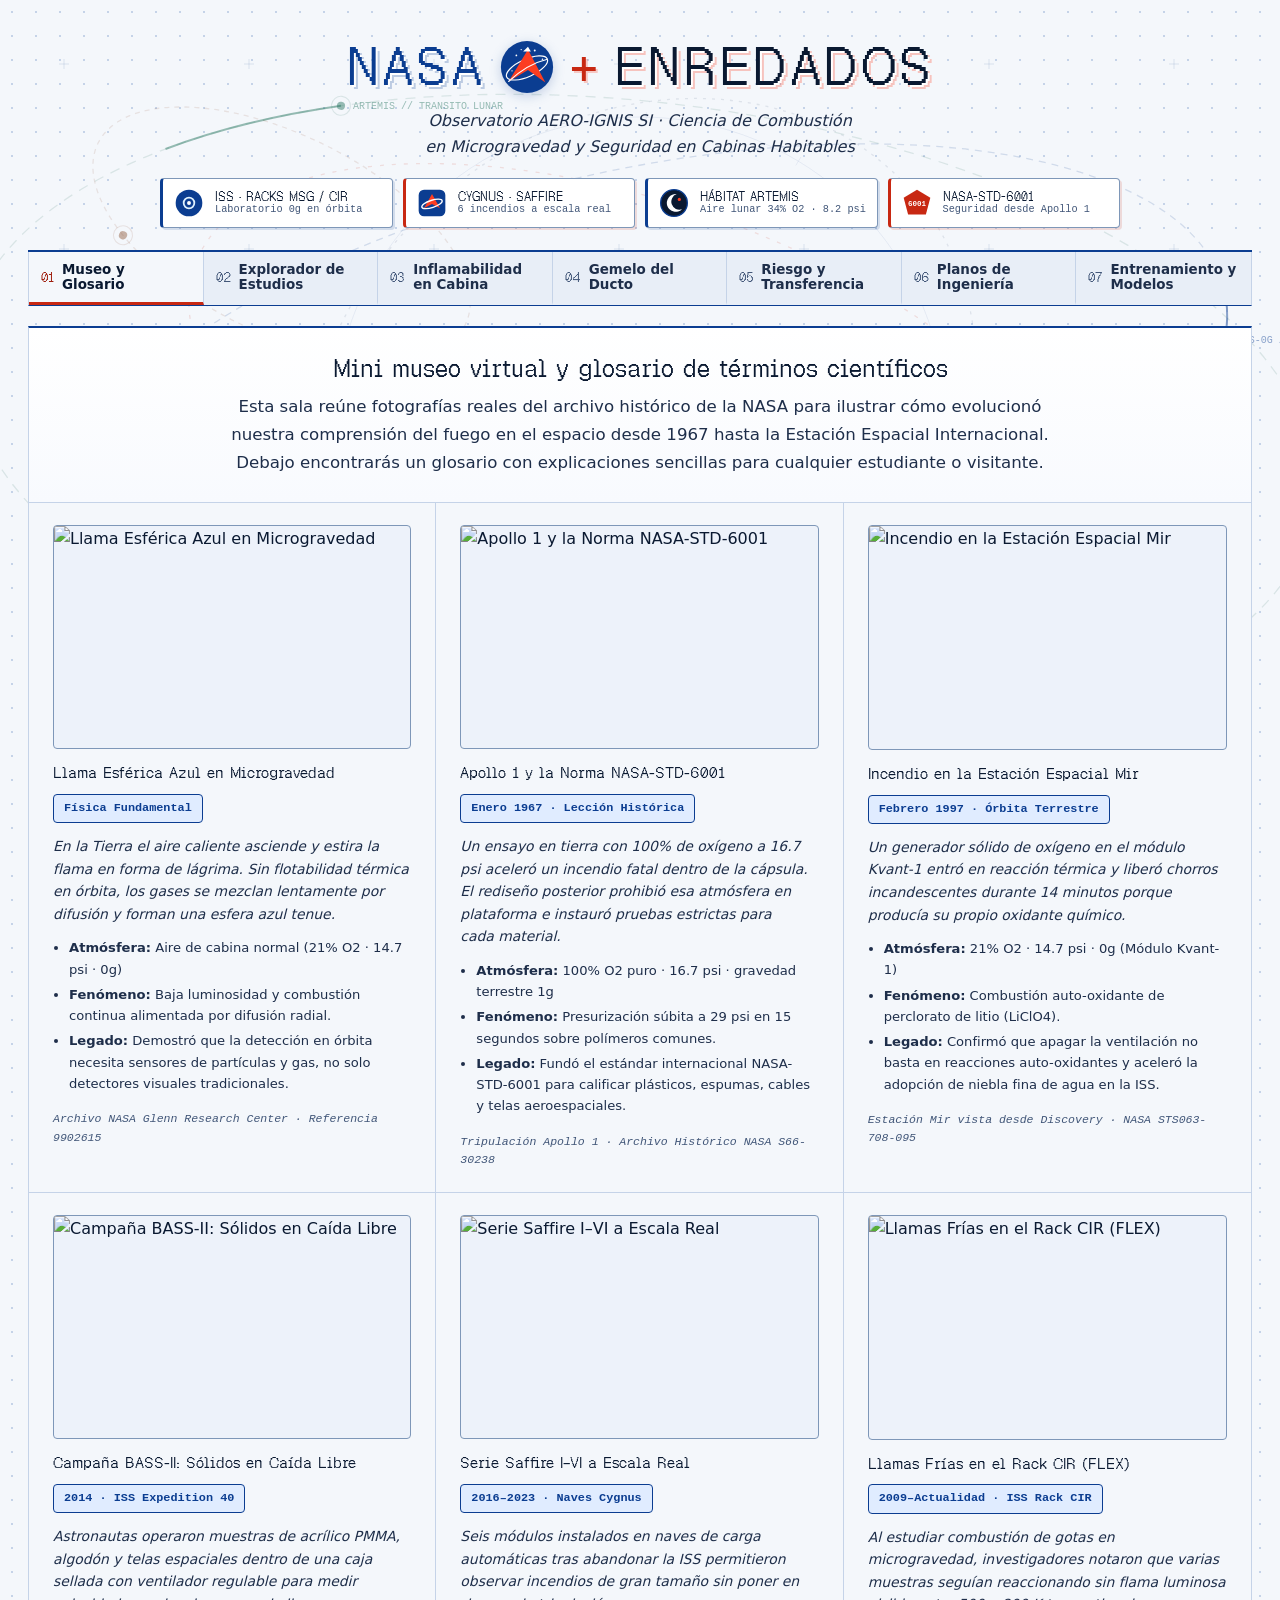
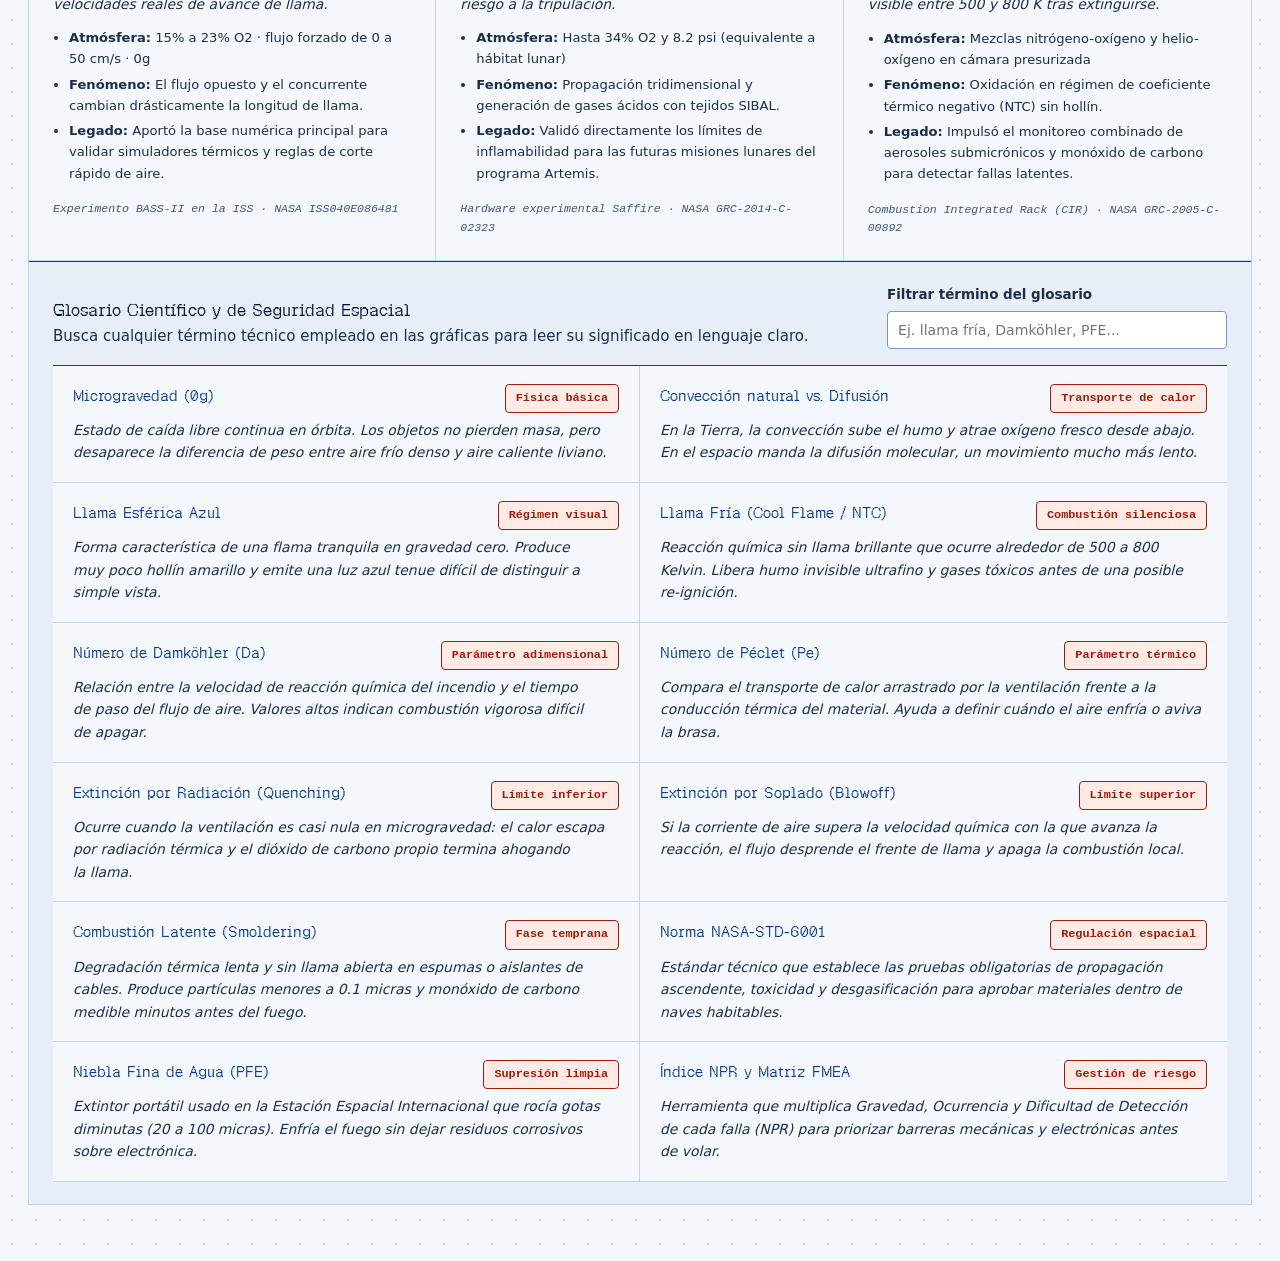
==== commit 6290f0a6: "0.9.17 - fix - corregir solapamiento movil de tabla fmea en riesgo y transferencia" ====
--- a/frontend/index.html
+++ b/frontend/index.html
@@ -656,7 +656,7 @@
               </div>
             </div>
             <div id="fmeaSummaryLine" class="prose-note" style="margin-bottom:8px;">--</div>
-            <div class="table-scroll" style="max-height:420px;">
+            <div class="table-scroll table-scroll--fmea">
               <table>
                 <thead>
                   <tr><th>Código</th><th>Subsistema y Modo de Fallo</th><th>Índice NPR</th><th>Barrera de Mitigación</th><th>Estudio NASA</th></tr>
--- a/frontend/styles.css
+++ b/frontend/styles.css
@@ -664,6 +664,10 @@
   margin-top: 10px;
 }
 
+.table-scroll--fmea {
+  max-height: 420px;
+}
+
 table {
   width: 100%;
   border-collapse: collapse;
@@ -1388,12 +1392,14 @@
   }
   .workbench-pane,
   .workbench-pane--right,
+  .workbench-stage,
   .blueprint-col,
   .model-card,
   .academic-col,
   .history-entry,
   .museum-exhibit,
   .glossary-entry {
+    min-width: 0;
     border-right: none;
     border-left: none;
     border-bottom: 1px solid var(--border-hairline);
@@ -1461,6 +1467,7 @@
   .badge {
     white-space: normal;
     line-height: 1.3;
+    max-width: 100%;
   }
   .toggle-inline {
     width: 100%;
@@ -1524,9 +1531,11 @@
     max-width: 100%;
     height: auto;
   }
-  .table-scroll {
+  .table-scroll,
+  .table-scroll--fmea {
     max-height: none;
-    overflow: visible;
+    overflow-x: visible;
+    overflow-y: visible;
     padding: 0;
   }
   table,
@@ -1543,32 +1552,33 @@
     border: 1px solid var(--border-mid);
     border-left: 3px solid var(--accent-cobalt);
     border-radius: var(--radius-sm);
-    padding: 8px 12px;
-    margin-bottom: 10px;
+    padding: 10px 14px;
+    margin-bottom: 12px;
   }
   table tbody td {
-    display: flex;
-    justify-content: space-between;
-    align-items: flex-start;
-    gap: 12px;
-    padding: 6px 0;
+    display: block;
+    width: 100%;
+    padding: 7px 0;
     border-bottom: 1px dashed var(--border-hairline);
-    text-align: right;
-    font-size: 0.83rem;
+    text-align: left;
+    font-size: 0.86rem;
+    line-height: 1.48;
     word-break: break-word;
   }
   table tbody td:last-child {
     border-bottom: none;
+    padding-bottom: 2px;
   }
   table tbody td::before {
     content: attr(data-label);
+    display: block;
+    margin-bottom: 3px;
     font-family: var(--font-pixel);
     font-size: 0.72rem;
     font-weight: 500;
-    color: var(--ink-muted);
+    color: var(--accent-cobalt);
     text-align: left;
-    flex-shrink: 0;
-    max-width: 44%;
+    max-width: none;
   }
   .bar-row {
     grid-template-columns: 120px 1fr 44px;
@@ -1579,8 +1589,7 @@
   }
 }
 
-@media (max-width: 390px) {
-  .mission-decal-strip,
+@media (max-width: 520px) {
   .fmea-compare-banner {
     grid-template-columns: 1fr;
   }
@@ -1590,6 +1599,12 @@
   }
   .fmea-compare-cell:last-child {
     border-bottom: none;
+  }
+}
+
+@media (max-width: 390px) {
+  .mission-decal-strip {
+    grid-template-columns: 1fr;
   }
 }
 
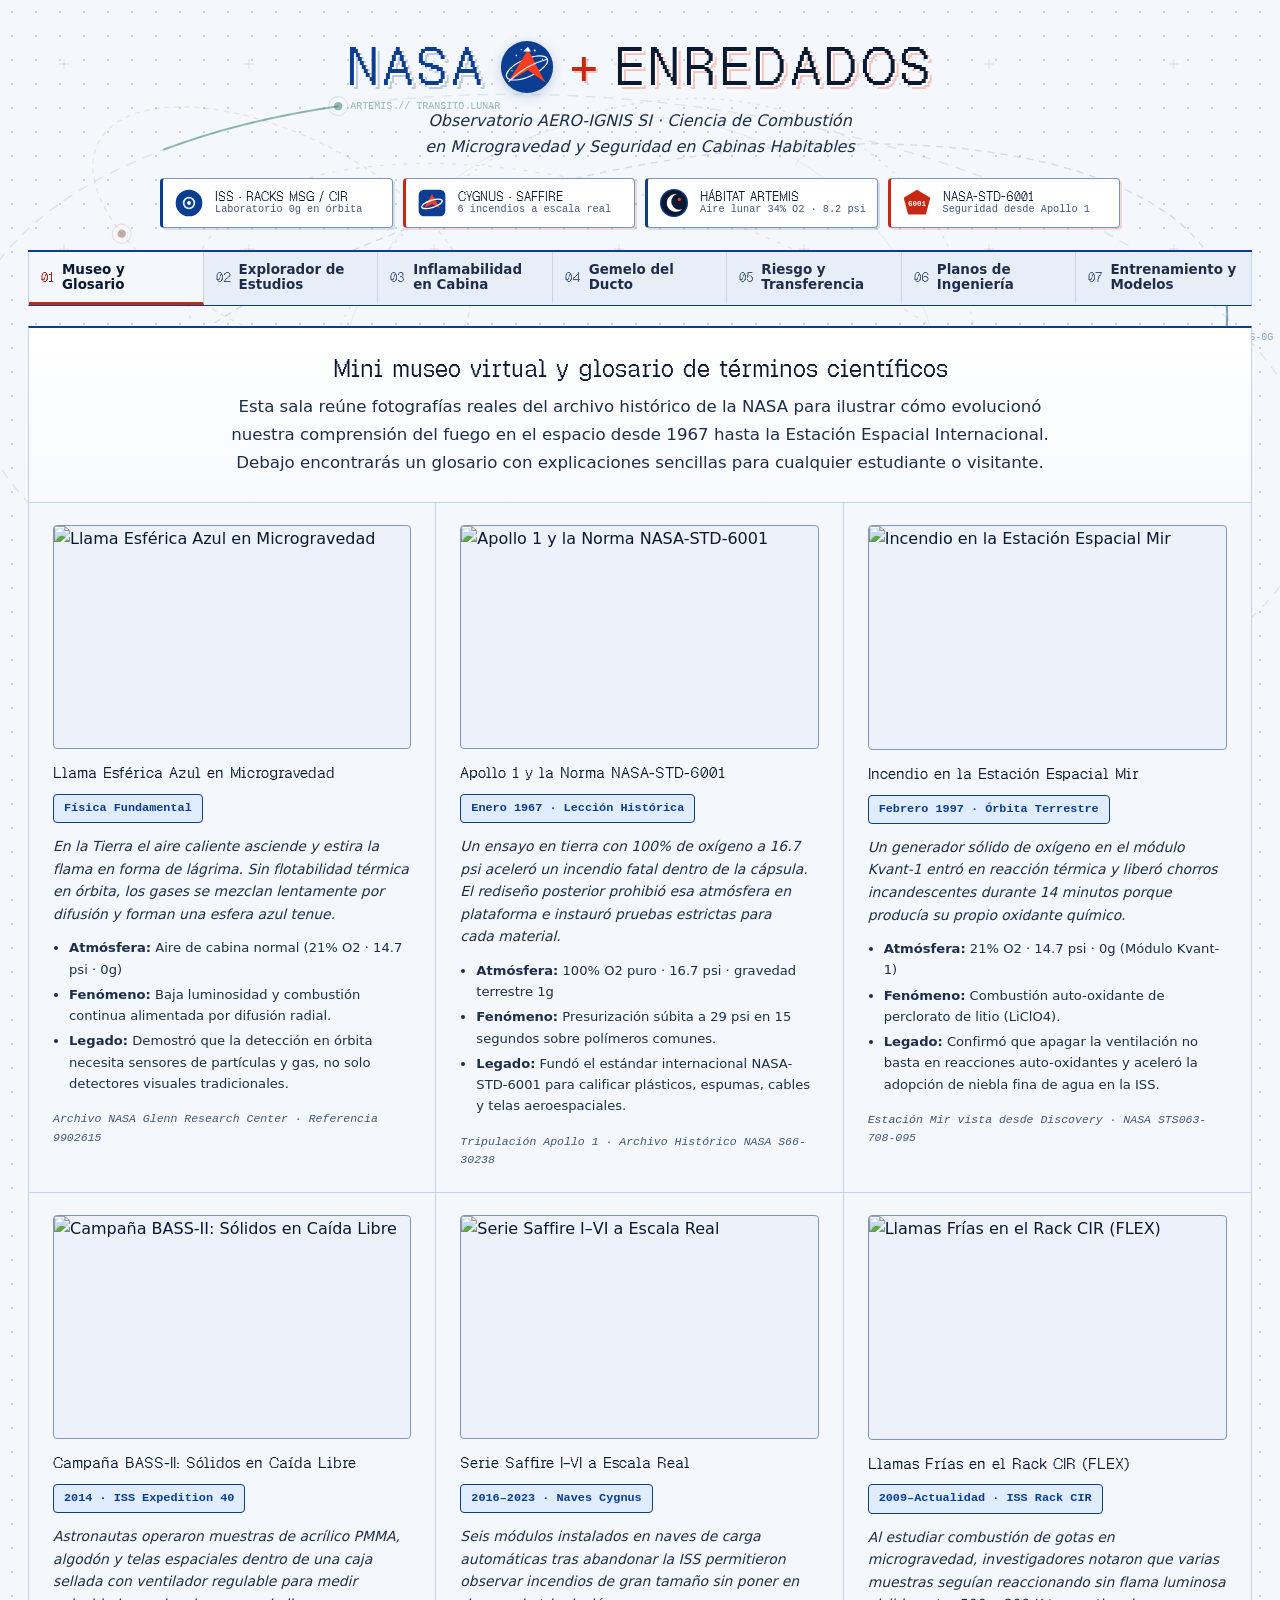
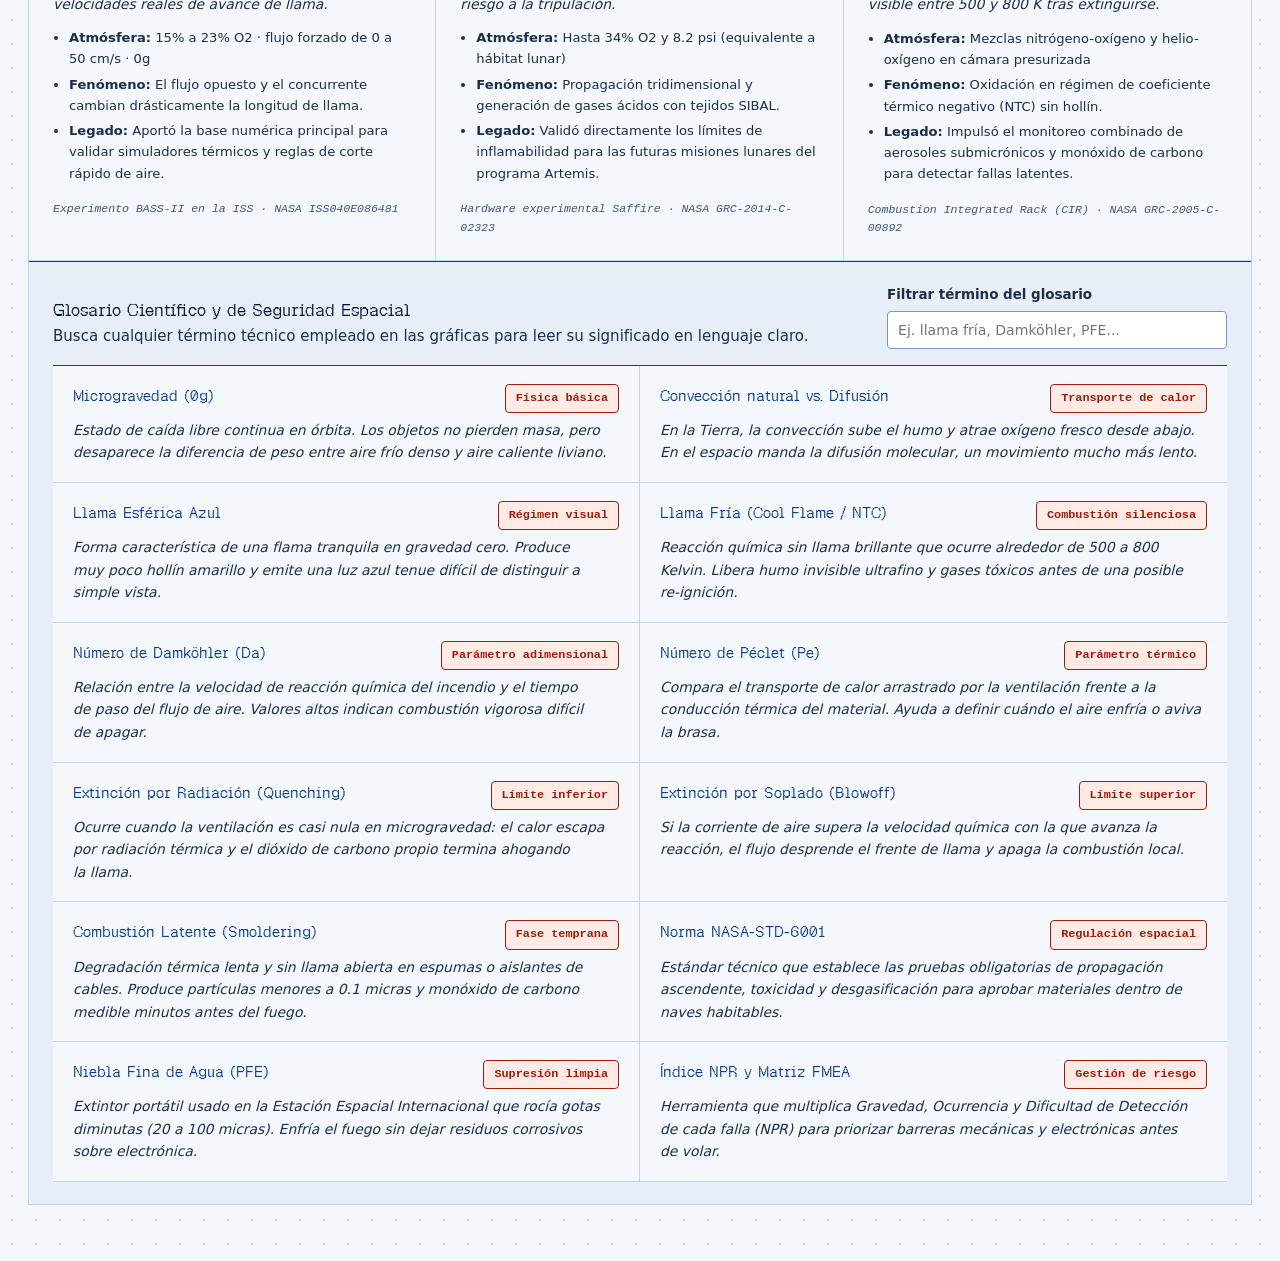
==== commit fcedbd30: "0.9.18 - feat - integrar visor pcb 3d step carrusel lightbox y emulador hardware abierto" ====
--- a/frontend/index.html
+++ b/frontend/index.html
@@ -723,75 +723,131 @@
       </div>
     </section>
 
-    <!-- MODULO 5: PLANOS DE INGENIERIA Y ARCHIVO NASA -->
+    <!-- MODULO 5: PLANOS DE INGENIERIA, PROTOTIPO ABIERTO Y ARCHIVO NASA -->
     <section id="panel-blueprint" class="tabpanel" role="tabpanel" aria-labelledby="tab-blueprint">
       <div class="workbench-sheet">
         <div class="section-intro">
-          <h2 class="section-intro-title">Arquitectura física del prototipo y fuentes primarias de la NASA</h2>
+          <h2 class="section-intro-title">Prototipo físico abierto: SolidWorks, PCB de control 3D y emulador lógico</h2>
           <p>
-            Un sistema seguro en órbita no depende solo de cálculos numéricos; exige respaldo mecánico y eléctrico independiente. Aquí se detallan los planos conceptuales de ducto, el enclavamiento cableado de falla segura, la adquisición en microcontrolador y el índice directo de los diez documentos oficiales de la NASA utilizados.
+            Esta sección presenta el prototipo físico como un sistema abierto y reproducible: puedes abrir y recorrer cada plano, descargar los archivos listos para fabricación o CAD (`.step`, `.pdf`, `.png`, `.svg`) y emular paso a paso cómo responden sus componentes electrónicos familiares ante una alerta en cabina.
           </p>
         </div>
 
         <div class="blueprint-triptych">
           <article class="blueprint-col">
             <div class="pane-head">
-              <h2 class="pane-title">CAD SolidWorks · Ducto y Compuerta</h2>
-              <span class="badge badge-info">Mecánica 0g</span>
-            </div>
-            <figure class="figure-frame">
-              <svg viewBox="0 0 280 120" role="img" aria-label="Esquema CAD SolidWorks de ducto de ventilación">
-                <rect x="20" y="25" width="240" height="70" rx="4" fill="#FFFFFF" stroke="#0B3B66" stroke-width="1.6" />
-                <line x1="185" y1="25" x2="185" y2="95" stroke="#991B1B" stroke-width="3" />
-                <circle cx="115" cy="60" r="14" fill="none" stroke="#B43E18" stroke-dasharray="3 2" stroke-width="1.5" />
-                <text x="140" y="112" text-anchor="middle" fill="#3F3F46" font-size="9" font-family="monospace">Sección 250x250mm · Brida Compuerta</text>
-              </svg>
-            </figure>
+              <h2 class="pane-title">Tarjeta de Control · Vista 3D PCB</h2>
+              <span class="badge badge-ok">ESP32 + 24 VDC</span>
+            </div>
+            <button type="button" class="blueprint-preview-btn" data-lightbox-index="0" aria-label="Ampliar modelo 3D de la PCB y recorrer planos">
+              <img class="blueprint-thumb" src="/assets/hardware/pcb_3d.png" alt="Modelo 3D de la tarjeta PCB de control con borneras, optoacopladores y etapa de potencia" loading="lazy" />
+              <span class="blueprint-preview-tag">Clic para abrir visor ◀ / ▶</span>
+            </button>
+            <div class="blueprint-slide-pills" role="group" aria-label="Acceso rápido a planos de la tarjeta">
+              <button type="button" class="btn btn-sm" data-lightbox-index="0">Vista 3D PCB</button>
+              <button type="button" class="btn btn-sm" data-lightbox-index="1">Visor 3D (.STEP)</button>
+              <button type="button" class="btn btn-sm" data-lightbox-index="2">Layout PCB</button>
+              <button type="button" class="btn btn-sm" data-lightbox-index="3">Esquema Eléctrico</button>
+            </div>
             <p class="prose-note">
-              Diseño paramétrico basado en dimensiones de los módulos experimentales de la Estación Espacial: sello hermético en la compuerta cortafuego, mirilla superior para cámara óptica y boquilla inclinada a 30 grados para dispersar niebla fina PFE.
+              Placa de control basada en <code>ESP32</code> con reductor <code>XL4015 (24 V → 5.1 V / 5 A)</code>, protección crowbar <code>1N5339B + BT151</code>, 4 divisores de sensores (<code>330 Ω / 470 Ω</code>), etapa <code>LMV358M</code> (<code>3.3 V → 5 V</code>), luces <code>2N7000</code> y 4 salidas aisladas <code>PC817 + IRLZ44N</code>.
             </p>
           </article>
 
           <article class="blueprint-col">
             <div class="pane-head">
-              <h2 class="pane-title">Esquema EPLAN · Enclavamiento 24 VDC</h2>
-              <span class="badge badge-danger">FALLA SEGURA</span>
-            </div>
-            <figure class="figure-frame">
-              <svg viewBox="0 0 280 120" role="img" aria-label="Diagrama unifilar EPLAN de enclavamiento cableado">
-                <line x1="25" y1="30" x2="255" y2="30" stroke="#78350F" stroke-width="1.6" />
-                <line x1="25" y1="90" x2="255" y2="90" stroke="#52525B" stroke-width="1.6" />
-                <rect x="75" y="42" width="46" height="32" fill="#FEE2E2" stroke="#991B1B" stroke-width="1.4" />
-                <text x="98" y="62" text-anchor="middle" fill="#991B1B" font-size="9" font-weight="bold" font-family="monospace">K1-WD</text>
-                <rect x="165" y="42" width="54" height="32" fill="#E6F6F0" stroke="#065F46" stroke-width="1.4" />
-                <text x="192" y="62" text-anchor="middle" fill="#065F46" font-size="9" font-weight="bold" font-family="monospace">SOL-PFE</text>
-                <text x="140" y="112" text-anchor="middle" fill="#3F3F46" font-size="9" font-family="monospace">Contacto NC abre ventilación ante pérdida de enlace</text>
-              </svg>
-            </figure>
+              <h2 class="pane-title">CAD SolidWorks · Ducto 250 × 250 mm</h2>
+              <span class="badge badge-info">Mecánica 0g</span>
+            </div>
+            <button type="button" class="blueprint-preview-btn" data-lightbox-index="4" aria-label="Ampliar plano mecánico de SolidWorks del ducto">
+              <img class="blueprint-thumb blueprint-thumb--cad" src="/assets/hardware/plano_ducto_solidworks.svg" alt="Plano técnico SolidWorks en corte longitudinal del ducto de prueba de 250 por 250 milímetros" loading="lazy" />
+              <span class="blueprint-preview-tag">Ver plano acotado ◀ / ▶</span>
+            </button>
+            <div class="blueprint-slide-pills">
+              <button type="button" class="btn btn-sm" data-lightbox-index="4">Ampliar Plano Ducto</button>
+            </div>
             <p class="prose-note">
-              Relevador de seguridad cableado en serie con el ventilador y el solenoide de la compuerta. Garantiza el aislamiento físico del ducto ante cualquier interrupción eléctrica o pérdida de comunicación del módulo controlador.
+              Diseño paramétrico en aluminio <code>6061-T6</code> (<code>250 × 250 × 600 mm</code>): ventilador de entrada con panal enderezador, mirilla de cuarzo <code>Ø 60 mm</code> para la cámara óptica, compuerta cortafuego <em>spring-return</em> y boquilla <code>PFE</code> inclinada a <code>30°</code>.
             </p>
           </article>
 
           <article class="blueprint-col">
             <div class="pane-head">
-              <h2 class="pane-title">Proteus · Adquisición y Verificación Serial</h2>
-              <span class="badge badge-ok">Muestreo 100 ms</span>
-            </div>
-            <figure class="figure-frame">
-              <svg viewBox="0 0 280 120" role="img" aria-label="Esquema Proteus de microcontrolador de sensores">
-                <rect x="95" y="24" width="90" height="66" rx="3" fill="#FFFFFF" stroke="#0B3B66" stroke-width="1.5" />
-                <text x="140" y="55" text-anchor="middle" fill="#18181B" font-size="9.5" font-weight="bold" font-family="monospace">MCU ADC + WD</text>
-                <text x="140" y="70" text-anchor="middle" fill="#0B3B66" font-size="8.5" font-family="monospace">CRC-8 115200bps</text>
-                <line x1="30" y1="45" x2="95" y2="45" stroke="#065F46" stroke-width="1.5" />
-                <line x1="185" y1="60" x2="255" y2="60" stroke="#B43E18" stroke-width="1.5" />
-                <text x="140" y="112" text-anchor="middle" fill="#3F3F46" font-size="9" font-family="monospace">Lectura CO / &lt;0.1um / dT/dt cada 100 ms</text>
-              </svg>
-            </figure>
-            <p class="prose-note">
-              Programa embebido con filtrado digital de termopares, sensor de monóxido de carbono y detector de partículas ultrafinas. Incluye temporizador de vigilancia y suma de comprobación CRC-8 antes de accionar los actuadores.
+              <h2 class="pane-title">Descargas del Prototipo</h2>
+              <span class="badge badge-cool">Planos + 3D .STEP</span>
+            </div>
+            <p class="prose-note" style="margin-bottom:10px;">
+              Descarga directa de los esquemáticos, trazado de pistas centrado, capturas 3D y archivo sólido intercambiable para abrir en SolidWorks o FreeCAD.
             </p>
+            <div class="download-stack">
+              <a class="btn btn-primary" href="/api/v1/models/download/hw-pcb-step" download><span>Modelo 3D CAD PCB (.step)</span><strong>13.4 MB</strong></a>
+              <a class="btn" href="/api/v1/models/download/hw-esquema-pdf" download><span>Esquema Electrónico (.pdf)</span><strong>210 KB</strong></a>
+              <a class="btn" href="/api/v1/models/download/hw-esquema-png" download><span>Esquema Electrónico (.png)</span><strong>761 KB</strong></a>
+              <a class="btn" href="/api/v1/models/download/hw-pcb-layout-pdf" download><span>Layout PCB (.pdf)</span><strong>51 KB</strong></a>
+              <a class="btn" href="/api/v1/models/download/hw-pcb-layout-png" download><span>Layout PCB Centrado (.png)</span><strong>543 KB</strong></a>
+              <a class="btn" href="/api/v1/models/download/hw-pcb-3d-png" download><span>Render 3D PCB (.png)</span><strong>167 KB</strong></a>
+              <a class="btn" href="/api/v1/models/download/hw-ducto-solidworks" download><span>Plano Ducto SolidWorks (.svg)</span><strong>327 KB</strong></a>
+            </div>
           </article>
+        </div>
+
+        <!-- Emulador didactico de logica del prototipo con componentes familiares -->
+        <div id="protoEmulatorBand" class="workbench-stage" style="border-top: 1px solid var(--border-hairline);">
+          <div class="pane-head">
+            <h2 class="pane-title">Emulador Interactivo de Lógica Hardware (Componentes Familiares)</h2>
+            <span id="protoStageBadge" class="badge badge-ok">Estado: NORMAL</span>
+          </div>
+          <p class="prose-note" style="margin-bottom:12px;">
+            Selecciona un escenario operativo para emular cómo fluyen las señales por la PCB real: desde la protección de entrada y los divisores de sensores hasta los optoacopladores de <code>24 VDC</code> y las luces del chasis.
+          </p>
+          <div class="preset-row" style="margin-bottom:14px;">
+            <button type="button" class="btn btn-primary proto-sim-btn" data-proto-mode="normal">1. Operación Normal</button>
+            <button type="button" class="btn proto-sim-btn" data-proto-mode="prealert">2. Pre-Alerta (Humo &lt;0.1 um / CO)</button>
+            <button type="button" class="btn btn-danger proto-sim-btn" data-proto-mode="containment">3. Contención + Disparo PFE</button>
+            <button type="button" class="btn proto-sim-btn" data-proto-mode="failsafe">4. Falla / Pérdida de Enlace</button>
+          </div>
+
+          <div class="proto-flow-grid" aria-live="polite">
+            <article class="proto-node">
+              <span class="proto-step">Etapa 1 · Potencia</span>
+              <h3>Reductor XL4015 + Crowbar</h3>
+              <p id="protoPowerOut" class="mono">24.0 V → 5.10 V (FU1 2A / FU2 5A OK)</p>
+              <small>Diodo MBR1045G + Zener 1N5339B y tiristor BT151 protegen el riel lógico.</small>
+            </article>
+            <article class="proto-node">
+              <span class="proto-step">Etapa 2 · Entradas J4..J7</span>
+              <h3>Divisores 330 Ω / 470 Ω</h3>
+              <p id="protoSensorOut" class="mono">SP0..SP3: 0.4 V – 0.9 V → ESP32 (ADC1)</p>
+              <small>Escalan sensores de 5 V al rango seguro 0–2.94 V en GPIO 32, 33, 34 y 35.</small>
+            </article>
+            <article class="proto-node">
+              <span class="proto-step">Etapa 3 · Ventilador</span>
+              <h3>Amplificador LMV358M</h3>
+              <p id="protoFanPwmOut" class="mono">GPIO 22 (3.3 V PWM) → 5.0 V · Flujo 20 cm/s</p>
+              <small>Filtro RC (10 kΩ / 1 µF) y ganancia para regular velocidad laminar.</small>
+            </article>
+            <article class="proto-node">
+              <span class="proto-step">Etapa 4 · PC817 + IRLZ44N</span>
+              <h3>Salidas Aisladas 24 VDC</h3>
+              <ul id="protoOutputsList" class="proto-io-list">
+                <li><strong>J12 Ventilador:</strong> <span class="badge badge-ok">ACTIVO</span></li>
+                <li><strong>J13 Compuerta:</strong> <span class="badge badge-info">ABIERTA (24V)</span></li>
+                <li><strong>J14 Niebla PFE:</strong> <span class="badge badge-cool">ESPERA</span></li>
+                <li><strong>J15 Reserva:</strong> <span class="badge badge-cool">LIBRE</span></li>
+              </ul>
+            </article>
+            <article class="proto-node">
+              <span class="proto-step">Etapa 5 · Chasis 2N7000</span>
+              <h3>Luces Indicadoras (J8..J11)</h3>
+              <div id="protoLedsRow" class="proto-leds-row">
+                <span class="proto-led is-on" data-led="green">GREEN (D17)</span>
+                <span class="proto-led" data-led="yellow">YELLOW (D4)</span>
+                <span class="proto-led is-on" data-led="white">WHITE (D16)</span>
+                <span class="proto-led" data-led="red">RED (D18)</span>
+              </div>
+              <small id="protoSummaryText">Flujo nominal estable; monitoreo de sensores y enlace activos.</small>
+            </article>
+          </div>
         </div>
 
         <div class="workbench-stage" style="border-top: 1px solid var(--border-hairline);">
@@ -800,6 +856,42 @@
             <span class="badge badge-info">Acceso Público Verificado</span>
           </div>
           <div id="officialResourcesGrid" class="resource-index"></div>
+        </div>
+      </div>
+
+      <!-- Visor Lightbox con flechas izquierda/derecha y rotador 3D interactivo -->
+      <div id="blueprintLightbox" class="lightbox-backdrop" role="dialog" aria-modal="true" aria-labelledby="lightboxTitle" hidden>
+        <div class="lightbox-shell">
+          <div class="lightbox-head">
+            <div>
+              <div class="lightbox-badges">
+                <span id="lightboxCounter" class="badge badge-info">1 / 5</span>
+                <span id="lightboxCategoryBadge" class="badge badge-ok">Electrónica · PCB</span>
+              </div>
+              <h3 id="lightboxTitle" class="lightbox-title">Vista 3D de la Tarjeta PCB</h3>
+            </div>
+            <div class="lightbox-head-actions">
+              <a id="lightboxDownloadLink" class="btn btn-sm btn-primary" href="/api/v1/models/download/hw-pcb-3d-png" download>Descargar archivo</a>
+              <button id="lightboxCloseBtn" type="button" class="btn btn-sm" aria-label="Cerrar visor de planos">✕ Cerrar</button>
+            </div>
+          </div>
+
+          <div class="lightbox-stage">
+            <button id="lightboxPrevBtn" type="button" class="lightbox-nav lightbox-nav--prev" aria-label="Plano anterior">◀</button>
+            <div class="lightbox-media-wrap">
+              <img id="lightboxImg" class="lightbox-img" src="/assets/hardware/pcb_3d.png" alt="Plano técnico ampliado" />
+              <div id="lightbox3dWrap" class="lightbox-3d-wrap" hidden>
+                <canvas id="pcb3dCanvas" width="900" height="520" aria-label="Visor 3D interactivo de la tarjeta PCB"></canvas>
+                <div class="lightbox-3d-hint">Arrastra con el ratón o dedo para girar 360° · Rueda para zoom</div>
+              </div>
+            </div>
+            <button id="lightboxNextBtn" type="button" class="lightbox-nav lightbox-nav--next" aria-label="Siguiente plano">▶</button>
+          </div>
+
+          <div class="lightbox-foot">
+            <p id="lightboxCaption" class="prose-note"></p>
+            <div id="lightboxThumbs" class="lightbox-thumbs" role="group" aria-label="Miniaturas de planos disponibles"></div>
+          </div>
         </div>
       </div>
     </section>
--- a/frontend/styles.css
+++ b/frontend/styles.css
@@ -1608,6 +1608,348 @@
   }
 }
 
+/* Galeria PCB clickable, Emulador Hardware y Visor Lightbox */
+.btn-sm {
+  min-height: 32px;
+  padding: 5px 10px;
+  font-size: 0.78rem;
+}
+
+.blueprint-preview-btn {
+  position: relative;
+  display: block;
+  width: 100%;
+  padding: 8px;
+  margin-bottom: 10px;
+  border: 1px solid var(--border-mid);
+  border-radius: var(--radius-md);
+  background: var(--bg-surface);
+  cursor: pointer;
+  overflow: hidden;
+  transition: border-color 180ms var(--ease-out), box-shadow 180ms var(--ease-out);
+}
+
+.blueprint-preview-btn:hover,
+.blueprint-preview-btn:focus-visible {
+  border-color: var(--accent-cobalt);
+  box-shadow: 0 6px 18px rgba(11, 61, 145, 0.14);
+}
+
+.blueprint-thumb {
+  display: block;
+  width: 100%;
+  height: 195px;
+  object-fit: contain;
+  background: #F4F7FB;
+  border-radius: var(--radius-sm);
+}
+
+.blueprint-thumb--cad {
+  background: #FFFFFF;
+}
+
+.blueprint-preview-tag {
+  display: inline-block;
+  margin-top: 7px;
+  padding: 3px 9px;
+  border-radius: var(--radius-sm);
+  background: var(--bg-cobalt-tint);
+  color: var(--accent-cobalt);
+  font-size: 0.76rem;
+  font-weight: 700;
+}
+
+.blueprint-slide-pills {
+  display: flex;
+  flex-wrap: wrap;
+  gap: 6px;
+  margin-bottom: 10px;
+}
+
+.proto-flow-grid {
+  display: grid;
+  grid-template-columns: repeat(5, minmax(0, 1fr));
+  gap: 10px;
+}
+
+.proto-node {
+  padding: 12px 13px;
+  border: 1px solid var(--border-hairline);
+  border-radius: var(--radius-md);
+  background: var(--bg-surface);
+  display: flex;
+  flex-direction: column;
+  gap: 6px;
+}
+
+.proto-step {
+  font-family: var(--font-pixel);
+  font-size: 0.7rem;
+  color: var(--accent-cobalt);
+  text-transform: uppercase;
+}
+
+.proto-node h3 {
+  margin: 0;
+  font-size: 0.9rem;
+  color: var(--ink-primary);
+}
+
+.proto-node p {
+  margin: 0;
+  font-size: 0.8rem;
+  color: var(--ink-secondary);
+}
+
+.proto-node small {
+  font-size: 0.76rem;
+  line-height: 1.38;
+  color: var(--ink-muted);
+}
+
+.proto-io-list {
+  margin: 0;
+  padding: 0;
+  list-style: none;
+  display: grid;
+  gap: 5px;
+  font-size: 0.77rem;
+}
+
+.proto-io-list li {
+  display: flex;
+  align-items: center;
+  justify-content: space-between;
+  gap: 6px;
+}
+
+.proto-leds-row {
+  display: grid;
+  grid-template-columns: repeat(2, minmax(0, 1fr));
+  gap: 6px;
+}
+
+.proto-led {
+  padding: 4px 6px;
+  border-radius: var(--radius-sm);
+  border: 1px solid var(--border-hairline);
+  background: var(--bg-plot);
+  color: var(--ink-muted);
+  font-family: var(--font-mono);
+  font-size: 0.72rem;
+  font-weight: 700;
+  text-align: center;
+  opacity: 0.52;
+}
+
+.proto-led.is-on {
+  opacity: 1;
+}
+
+.proto-led[data-led="green"].is-on {
+  background: var(--bg-emerald-tint);
+  border-color: var(--accent-emerald);
+  color: var(--accent-emerald);
+}
+
+.proto-led[data-led="yellow"].is-on {
+  background: var(--bg-amber-tint);
+  border-color: var(--accent-amber);
+  color: var(--accent-amber);
+}
+
+.proto-led[data-led="white"].is-on {
+  background: #FFFFFF;
+  border-color: var(--accent-cobalt);
+  color: var(--accent-cobalt);
+}
+
+.proto-led[data-led="red"].is-on {
+  background: var(--bg-crimson-tint);
+  border-color: var(--accent-crimson);
+  color: var(--accent-crimson);
+}
+
+.proto-sim-btn.is-selected {
+  outline: 2px solid var(--accent-cobalt);
+  outline-offset: 2px;
+}
+
+/* Lightbox Modal */
+.lightbox-backdrop[hidden],
+.lightbox-img[hidden],
+.lightbox-3d-wrap[hidden] {
+  display: none !important;
+}
+
+.lightbox-badges {
+  display: flex;
+  flex-wrap: wrap;
+  gap: 6px;
+  align-items: center;
+}
+
+.lightbox-backdrop {
+  position: fixed;
+  inset: 0;
+  z-index: 90;
+  display: flex;
+  align-items: center;
+  justify-content: center;
+  padding: 18px;
+  background: rgba(10, 25, 49, 0.78);
+}
+
+.lightbox-shell {
+  width: min(1140px, 100%);
+  max-height: 94vh;
+  display: flex;
+  flex-direction: column;
+  background: var(--bg-surface);
+  border: 1px solid var(--border-strong);
+  border-radius: var(--radius-md);
+  box-shadow: 0 22px 60px rgba(10, 25, 49, 0.4);
+  overflow: hidden;
+}
+
+.lightbox-head {
+  display: flex;
+  flex-wrap: wrap;
+  align-items: center;
+  justify-content: space-between;
+  gap: 10px;
+  padding: 12px 16px;
+  background: var(--bg-band);
+  border-bottom: 1px solid var(--border-hairline);
+}
+
+.lightbox-title {
+  margin: 4px 0 0;
+  font-size: 1rem;
+  color: var(--ink-primary);
+}
+
+.lightbox-head-actions {
+  display: flex;
+  flex-wrap: wrap;
+  gap: 8px;
+}
+
+.lightbox-stage {
+  position: relative;
+  display: grid;
+  grid-template-columns: 48px minmax(0, 1fr) 48px;
+  align-items: center;
+  gap: 8px;
+  padding: 14px;
+  background: #EDF2FA;
+  min-height: 360px;
+}
+
+.lightbox-nav {
+  height: 54px;
+  border: 1px solid var(--border-mid);
+  border-radius: var(--radius-md);
+  background: var(--bg-surface);
+  color: var(--accent-cobalt);
+  font-size: 1.15rem;
+  font-weight: 700;
+  cursor: pointer;
+}
+
+.lightbox-nav:hover,
+.lightbox-nav:focus-visible {
+  background: var(--accent-cobalt);
+  color: #FFFFFF;
+}
+
+.lightbox-media-wrap {
+  display: flex;
+  align-items: center;
+  justify-content: center;
+  max-height: 60vh;
+  overflow: auto;
+  background: #FFFFFF;
+  border: 1px solid var(--border-hairline);
+  border-radius: var(--radius-sm);
+  padding: 8px;
+}
+
+.lightbox-img {
+  display: block;
+  max-width: 100%;
+  max-height: 57vh;
+  object-fit: contain;
+}
+
+.lightbox-3d-wrap {
+  width: 100%;
+  display: flex;
+  flex-direction: column;
+  align-items: center;
+  gap: 6px;
+}
+
+#pcb3dCanvas {
+  width: 100%;
+  max-width: 860px;
+  height: auto;
+  max-height: 54vh;
+  cursor: grab;
+  border-radius: var(--radius-sm);
+  touch-action: none;
+}
+
+#pcb3dCanvas:active {
+  cursor: grabbing;
+}
+
+.lightbox-3d-hint {
+  font-size: 0.76rem;
+  color: var(--ink-muted);
+}
+
+.lightbox-foot {
+  padding: 12px 16px;
+  border-top: 1px solid var(--border-hairline);
+  background: var(--bg-surface);
+  display: flex;
+  flex-direction: column;
+  gap: 10px;
+}
+
+.lightbox-thumbs {
+  display: flex;
+  flex-wrap: wrap;
+  gap: 8px;
+}
+
+.lightbox-thumb-btn.is-active {
+  background: var(--accent-cobalt);
+  border-color: var(--accent-cobalt);
+  color: #FFFFFF;
+}
+
+@media (max-width: 1040px) {
+  .proto-flow-grid {
+    grid-template-columns: repeat(2, minmax(0, 1fr));
+  }
+}
+
+@media (max-width: 640px) {
+  .proto-flow-grid {
+    grid-template-columns: 1fr;
+  }
+  .lightbox-stage {
+    grid-template-columns: 38px minmax(0, 1fr) 38px;
+    padding: 8px;
+  }
+  .lightbox-nav {
+    height: 42px;
+    font-size: 0.95rem;
+  }
+}
+
 @media (prefers-reduced-motion: reduce) {
   .orbital-backdrop {
     opacity: 0.45;
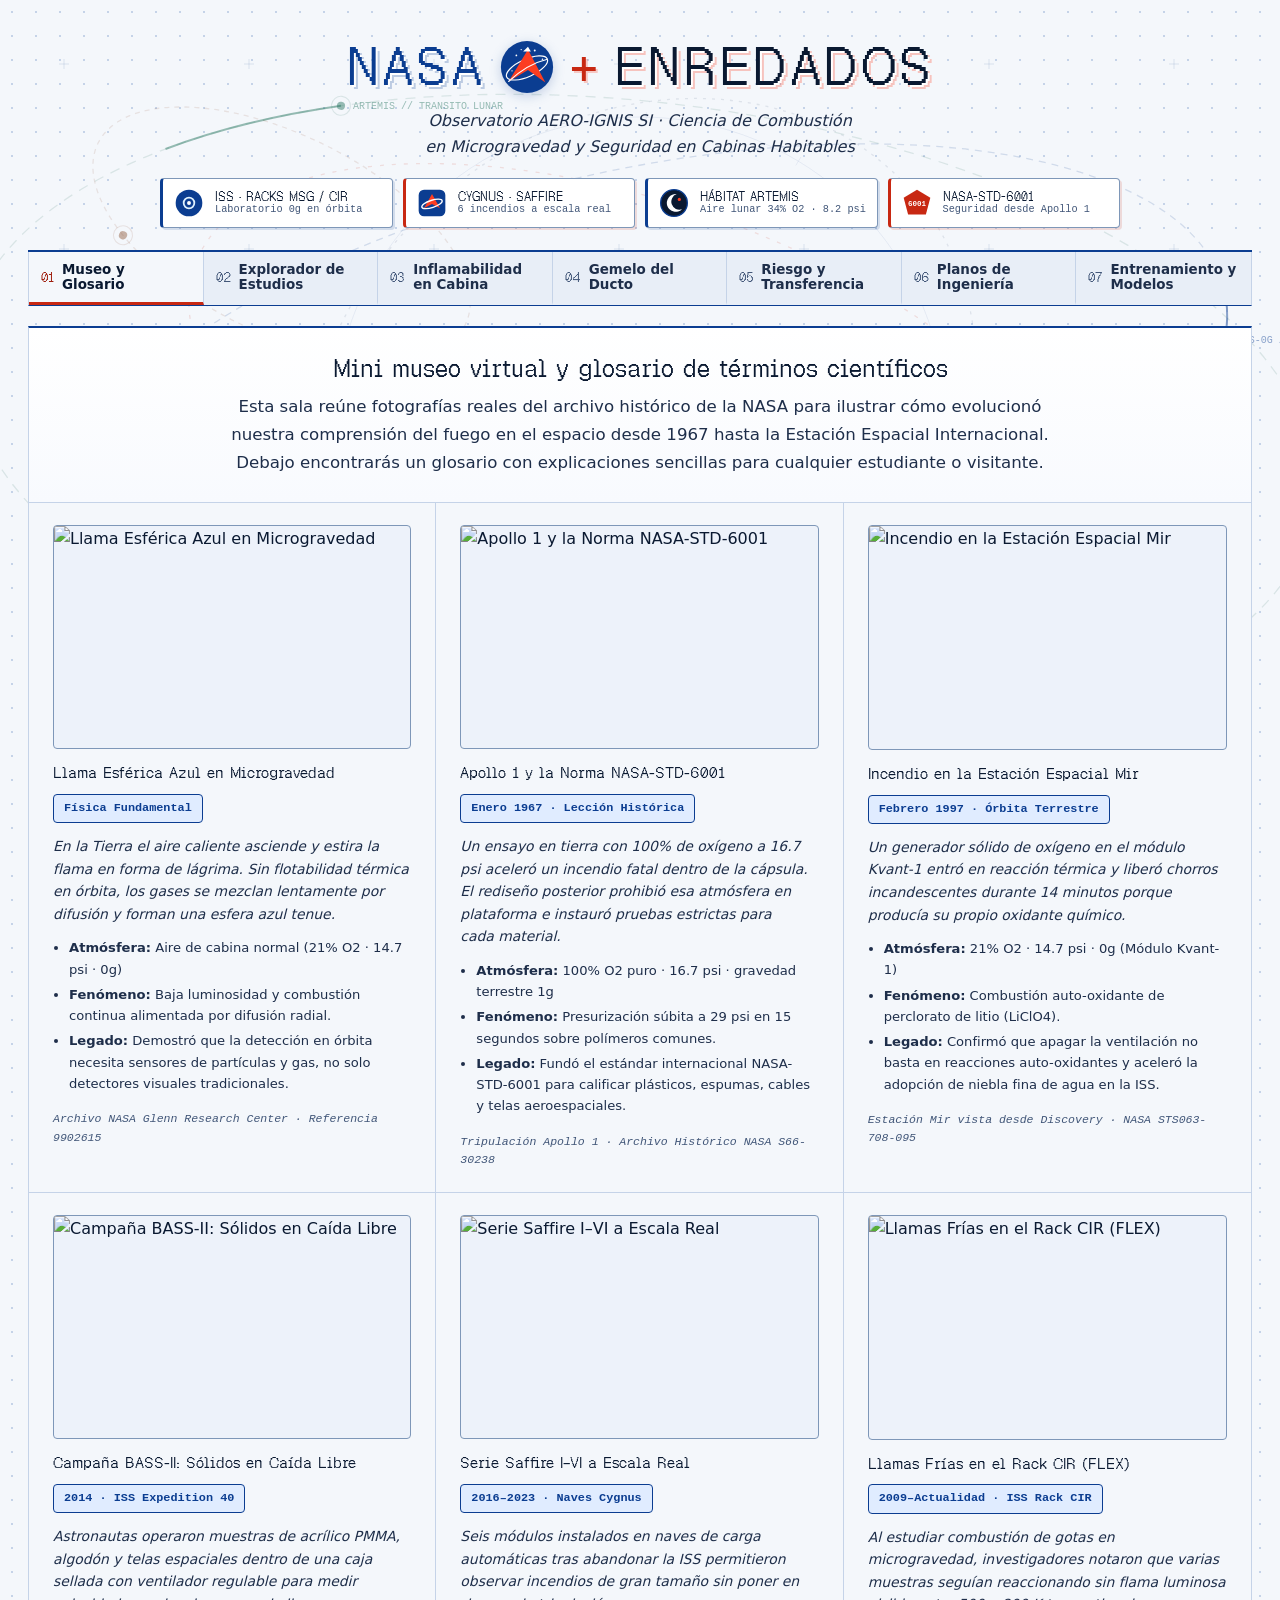
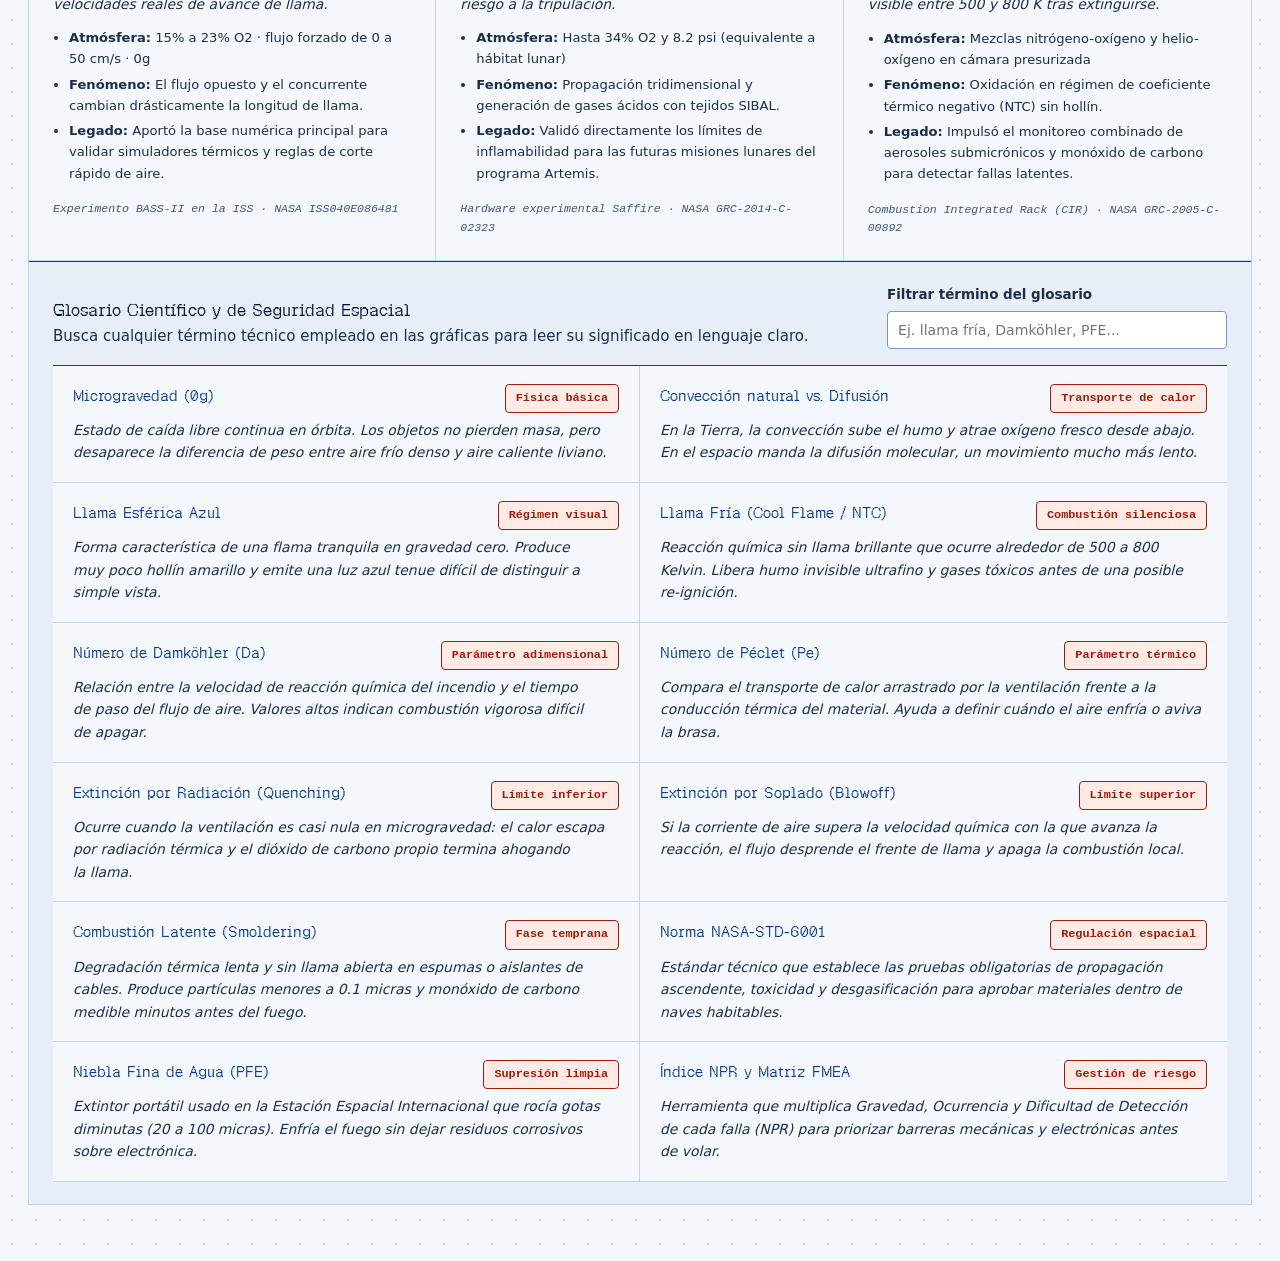
==== commit 8e99b74c: "0.9.19 - design - redisenar gemelo digital de ducto con skeletal anatomy y mariposa acoplada" ====
--- a/frontend/index.html
+++ b/frontend/index.html
@@ -439,87 +439,305 @@
             </div>
 
             <figure class="figure-frame">
-              <svg id="ductDigitalTwinSvg" viewBox="0 0 600 300" role="img" aria-label="Esquema isométrico animado de ducto de ventilación con ventilador, sensores y compuerta cortafuego">
+              <svg id="ductDigitalTwinSvg" viewBox="0 0 880 420" role="img" aria-label="Esquema anatómico de corte longitudinal del ducto de ventilación de 600 mm con ventilador axial, panal hexagonal, mirilla de cuarzo, sondas, boquilla PFE a 30 grados y compuerta mariposa con actuador externo">
                 <defs>
-                  <linearGradient id="isoTopLight" x1="0" y1="0" x2="1" y2="1">
-                    <stop offset="0%" stop-color="#FFFFFF" />
-                    <stop offset="100%" stop-color="#E2E8F0" />
+                  <linearGradient id="ductWallTop" x1="0" y1="0" x2="0" y2="1">
+                    <stop offset="0%" stop-color="#F8FAFC" />
+                    <stop offset="100%" stop-color="#CBD5E1" />
+                  </linearGradient>
+                  <linearGradient id="ductCavityGrad" x1="0" y1="0" x2="0" y2="1">
+                    <stop offset="0%" stop-color="#CBD5E1" />
+                    <stop offset="28%" stop-color="#E2E8F0" />
+                    <stop offset="72%" stop-color="#EDF2FA" />
+                    <stop offset="100%" stop-color="#CBD5E1" />
+                  </linearGradient>
+                  <linearGradient id="quartzGlassGrad" x1="0" y1="0" x2="1" y2="1">
+                    <stop offset="0%" stop-color="#E0F2FE" stop-opacity="0.92" />
+                    <stop offset="50%" stop-color="#BAE6FD" stop-opacity="0.58" />
+                    <stop offset="100%" stop-color="#FFFFFF" stop-opacity="0.88" />
+                  </linearGradient>
+                  <linearGradient id="mistConeGrad" x1="1" y1="0" x2="0" y2="1">
+                    <stop offset="0%" stop-color="#0284C7" stop-opacity="0.48" />
+                    <stop offset="100%" stop-color="#38BDF8" stop-opacity="0.06" />
                   </linearGradient>
                   <radialGradient id="isoFlame0g" cx="50%" cy="50%" r="50%">
                     <stop offset="0%" stop-color="#E0F2FE" />
-                    <stop offset="48%" stop-color="#0284C7" stop-opacity="0.72" />
+                    <stop offset="48%" stop-color="#0284C7" stop-opacity="0.74" />
                     <stop offset="100%" stop-color="#0B3B66" stop-opacity="0" />
                   </radialGradient>
                   <radialGradient id="isoFlameCool" cx="50%" cy="50%" r="50%">
-                    <stop offset="0%" stop-color="#EEF2FF" stop-opacity="0.72" />
-                    <stop offset="60%" stop-color="#4338CA" stop-opacity="0.48" />
+                    <stop offset="0%" stop-color="#EEF2FF" stop-opacity="0.78" />
+                    <stop offset="60%" stop-color="#4338CA" stop-opacity="0.52" />
                     <stop offset="100%" stop-color="#312E81" stop-opacity="0" />
                   </radialGradient>
                   <radialGradient id="isoFlameOpen" cx="50%" cy="50%" r="50%">
                     <stop offset="0%" stop-color="#FEF08A" />
-                    <stop offset="45%" stop-color="#EA580C" stop-opacity="0.88" />
+                    <stop offset="45%" stop-color="#EA580C" stop-opacity="0.9" />
                     <stop offset="100%" stop-color="#991B1B" stop-opacity="0" />
                   </radialGradient>
+                  <pattern id="hexHoneycombPat" width="8" height="14" patternUnits="userSpaceOnUse">
+                    <path d="M4,0 L8,3.5 L8,10.5 L4,14 L0,10.5 L0,3.5 Z" fill="none" stroke="#475569" stroke-width="0.9" />
+                  </pattern>
                 </defs>
 
-                <polygon points="75,90 485,60 545,105 135,135" fill="url(#isoTopLight)" stroke="#18181B" stroke-width="1.4" />
-                <polygon points="75,90 135,135 135,235 75,190" fill="#CBD5E1" stroke="#18181B" stroke-width="1.4" />
-                <polygon points="135,135 545,105 545,205 135,235" fill="#F1F5F9" fill-opacity="0.82" stroke="#3F3F46" stroke-width="1.4" />
-
-                <line x1="212" y1="80" x2="272" y2="125" stroke="#94A3B8" stroke-width="1" />
-                <line x1="365" y1="69" x2="425" y2="114" stroke="#94A3B8" stroke-width="1" />
-
-                <ellipse cx="105" cy="162" rx="22" ry="34" fill="#FFFFFF" stroke="#0B3B66" stroke-width="1.6" />
-                <g id="twinFanRotor" class="fan-active" style="transform-origin:105px 162px;">
-                  <line x1="105" y1="136" x2="105" y2="188" stroke="#18181B" stroke-width="3.6" stroke-linecap="round" />
-                  <line x1="87" y1="150" x2="123" y2="174" stroke="#18181B" stroke-width="3.6" stroke-linecap="round" />
-                  <line x1="87" y1="174" x2="123" y2="150" stroke="#18181B" stroke-width="3.6" stroke-linecap="round" />
-                </g>
-                <circle cx="105" cy="162" r="4" fill="#B43E18" />
-                <text x="105" y="256" text-anchor="middle" fill="#18181B" font-size="10" font-family="monospace">Ventilador Cabina</text>
-
-                <g id="twinFlowGroup" class="flow-active" stroke="#0B3B66" stroke-width="1.6" stroke-dasharray="7 5" fill="none">
-                  <line x1="145" y1="158" x2="225" y2="152" />
-                  <line x1="145" y1="176" x2="225" y2="170" />
-                  <line x1="305" y1="154" x2="365" y2="149" />
-                </g>
-
-                <rect x="242" y="64" width="44" height="22" rx="3" fill="#E6F0FA" stroke="#0B3B66" stroke-width="1.4" />
-                <circle cx="264" cy="75" r="5" fill="#0B3B66" />
-                <circle cx="247" cy="69" r="1.4" fill="#52525B" />
-                <circle cx="281" cy="69" r="1.4" fill="#52525B" />
-                <line x1="252" y1="44" x2="252" y2="64" stroke="#0B3B66" stroke-width="1" />
-                <circle cx="252" cy="64" r="2" fill="#0B3B66" />
-                <text x="205" y="40" text-anchor="middle" fill="#0B3B66" font-size="9.5" font-weight="bold" font-family="monospace">Sensor Óptico</text>
-
-                <polygon points="240,210 295,206 312,217 257,221" fill="#71717A" stroke="#18181B" stroke-width="1" />
-                <text x="275" y="256" text-anchor="middle" fill="#18181B" font-size="10" font-family="monospace">Zona de Muestra</text>
-
-                <g id="twinFlame0g" style="display:none;"><circle class="aura-pulse" style="transform-origin:270px 180px;" cx="270" cy="180" r="32" fill="url(#isoFlame0g)" /><circle cx="270" cy="180" r="12" fill="none" stroke="#0B3B66" stroke-width="2" /></g>
-                <g id="twinFlameCool" style="display:none;"><circle class="aura-pulse" style="transform-origin:270px 180px;" cx="270" cy="180" r="36" fill="url(#isoFlameCool)" /><circle cx="270" cy="180" r="16" fill="none" stroke="#4338CA" stroke-width="1.8" stroke-dasharray="4 3" /></g>
-                <g id="twinFlameOpen" style="display:none;"><ellipse class="aura-pulse" style="transform-origin:282px 175px;" cx="282" cy="175" rx="44" ry="26" fill="url(#isoFlameOpen)" /></g>
-
-                <rect x="332" y="106" width="38" height="18" rx="2" fill="#E6F6F0" stroke="#065F46" stroke-width="1.4" />
-                <line x1="351" y1="27" x2="351" y2="106" stroke="#065F46" stroke-width="1" stroke-dasharray="3 2" />
-                <circle cx="351" cy="106" r="2" fill="#065F46" />
-                <text x="351" y="21" text-anchor="middle" fill="#065F46" font-size="9.5" font-weight="bold" font-family="monospace">Sensor &lt;0.1um + CO</text>
-
-                <rect x="392" y="114" width="12" height="96" fill="#FEE2E2" stroke="#52525B" stroke-width="1" />
-                <rect id="twinDamperRect" class="damper-gate" x="393" y="115" width="10" height="94" rx="1" fill="#991B1B" style="transform: scaleY(0.14);" />
-                <text x="398" y="256" text-anchor="middle" fill="#18181B" font-size="10" font-family="monospace">Compuerta Cortafuego</text>
-
-                <rect x="444" y="102" width="18" height="20" rx="2" fill="#E6F0FA" stroke="#0B3B66" stroke-width="1.3" />
-                <g id="twinMistGroup" style="display:none;" fill="#0B3B66">
-                  <circle cx="430" cy="136" r="2.2" /><circle cx="445" cy="146" r="2.4" /><circle cx="422" cy="156" r="2.1" />
-                  <circle cx="456" cy="158" r="2.2" /><circle cx="438" cy="172" r="2.3" /><circle cx="462" cy="176" r="2.0" />
-                </g>
-                <line x1="453" y1="53" x2="453" y2="102" stroke="#0B3B66" stroke-width="1" stroke-dasharray="3 2" />
-                <circle cx="453" cy="102" r="2" fill="#0B3B66" />
-                <text x="488" y="48" text-anchor="middle" fill="#0B3B66" font-size="9.5" font-weight="bold" font-family="monospace">Boquilla Niebla PFE</text>
-
-                <rect x="478" y="132" width="60" height="58" rx="3" fill="#FFFFFF" stroke="#18181B" stroke-width="1.3" />
-                <text x="508" y="150" text-anchor="middle" fill="#3F3F46" font-size="8.5" font-family="monospace">BLOQUEO</text>
-                <text id="twinSvgFsmLabel" x="508" y="168" text-anchor="middle" fill="#065F46" font-size="9.5" font-weight="bold" font-family="monospace">NORMAL</text>
+                <!-- 1. BANCADA BASE, HALO Y SOPORTES ISPR (Suelo completamente liso, sin derivacion en T) -->
+                <ellipse cx="430" cy="336" rx="345" ry="12" fill="#0A1931" fill-opacity="0.09" />
+                <rect x="64" y="318" width="714" height="16" rx="3" fill="#CBD5E1" stroke="#334155" stroke-width="1.2" />
+                <rect x="64" y="318" width="714" height="5" rx="2" fill="#F1F5F9" />
+                <!-- Soportes antivibracion ISPR bajo pared inferior continua -->
+                <g fill="#64748B" stroke="#1E293B" stroke-width="1.1">
+                  <rect x="192" y="294" width="32" height="24" rx="2" />
+                  <rect x="186" y="312" width="44" height="6" rx="1" fill="#334155" />
+                  <circle cx="195" cy="315" r="1.4" fill="#E2E8F0" /><circle cx="221" cy="315" r="1.4" fill="#E2E8F0" />
+                  <rect x="626" y="294" width="32" height="24" rx="2" />
+                  <rect x="620" y="312" width="44" height="6" rx="1" fill="#334155" />
+                  <circle cx="629" cy="315" r="1.4" fill="#E2E8F0" /><circle cx="655" cy="315" r="1.4" fill="#E2E8F0" />
+                </g>
+
+                <!-- 2. CUERPO ISOMETRICO/CORTE LONGITUDINAL DEL DUCTO (Al 6061-T6, 250x250x600 mm) -->
+                <!-- Cara superior externa en perspectiva suave -->
+                <polygon points="110,114 740,114 764,98 134,98" fill="url(#ductWallTop)" stroke="#1E293B" stroke-width="1.2" />
+                <!-- Cavidad interior del ducto (fondo continuo y pared trasera) -->
+                <rect x="110" y="124" width="630" height="160" fill="url(#ductCavityGrad)" />
+                <!-- Lineas de fondo isometro (aristas internas) -->
+                <line x1="134" y1="124" x2="134" y2="274" stroke="#94A3B8" stroke-width="1" />
+                <line x1="134" y1="274" x2="740" y2="274" stroke="#94A3B8" stroke-width="0.9" stroke-dasharray="4 3" />
+                <!-- Pared superior con espesor real de 10 px -->
+                <rect x="110" y="114" width="630" height="10" fill="#94A3B8" stroke="#1E293B" stroke-width="1.2" />
+                <!-- Pared inferior CONTINUA Y LISA (sin derivacion ni rejilla en T) -->
+                <rect x="110" y="284" width="630" height="10" fill="#94A3B8" stroke="#1E293B" stroke-width="1.2" />
+                <line x1="110" y1="284" x2="740" y2="284" stroke="#475569" stroke-width="1.3" />
+
+                <!-- Bridas perimetrales de entrada (Z=0 mm) y salida (Z=600 mm) con pernos M6 -->
+                <g id="twinFlanges">
+                  <rect x="94" y="102" width="16" height="204" rx="2" fill="#CBD5E1" stroke="#0F172A" stroke-width="1.4" />
+                  <rect x="110" y="108" width="4" height="192" fill="#334155" />
+                  <circle cx="102" cy="112" r="2.3" fill="#475569" stroke="#0F172A" stroke-width="0.8" />
+                  <circle cx="102" cy="204" r="2.3" fill="#475569" stroke="#0F172A" stroke-width="0.8" />
+                  <circle cx="102" cy="296" r="2.3" fill="#475569" stroke="#0F172A" stroke-width="0.8" />
+
+                  <rect x="740" y="102" width="16" height="204" rx="2" fill="#CBD5E1" stroke="#0F172A" stroke-width="1.4" />
+                  <rect x="736" y="108" width="4" height="192" fill="#334155" />
+                  <circle cx="748" cy="112" r="2.3" fill="#475569" stroke="#0F172A" stroke-width="0.8" />
+                  <circle cx="748" cy="204" r="2.3" fill="#475569" stroke="#0F172A" stroke-width="0.8" />
+                  <circle cx="748" cy="296" r="2.3" fill="#475569" stroke="#0F172A" stroke-width="0.8" />
+                </g>
+
+                <!-- 3. ZONA 1: VENTILADOR AXIAL (60 mm) + PANAL HEXAGONAL (25 mm) -->
+                <g id="twinFanAssembly">
+                  <rect x="118" y="124" width="56" height="160" fill="#64748B" fill-opacity="0.14" stroke="#475569" stroke-width="1" />
+                  <ellipse cx="146" cy="204" rx="24" ry="54" fill="#FFFFFF" stroke="#0B3D91" stroke-width="1.8" />
+                  <ellipse cx="146" cy="204" rx="19" ry="46" fill="#E2E8F0" stroke="#64748B" stroke-width="1" />
+                  <g transform="translate(146, 204)">
+                    <g id="twinFanRotor" class="fan-active" style="transform-origin: 0px 0px;">
+                      <path d="M-3,-40 L4,-40 L6,-8 L-6,-8 Z" fill="#1E293B" />
+                      <path d="M-3,40 L4,40 L6,8 L-6,8 Z" fill="#1E293B" />
+                      <path d="M-36,-18 L-31,-24 L-5,-5 L-9,3 Z" fill="#334155" />
+                      <path d="M36,18 L31,24 L5,5 L9,-3 Z" fill="#334155" />
+                      <path d="M-36,18 L-31,24 L-5,5 L-9,-3 Z" fill="#1E293B" />
+                      <path d="M36,-18 L31,-24 L5,-5 L9,3 Z" fill="#1E293B" />
+                    </g>
+                    <circle cx="0" cy="0" r="8.5" fill="#0B3D91" stroke="#0F172A" stroke-width="1.2" />
+                    <circle cx="0" cy="0" r="3" fill="#C82812" />
+                  </g>
+                </g>
+
+                <!-- Panal rectificador hexagonal (25 mm Honeycomb) -->
+                <g id="twinHoneycombGrid">
+                  <rect x="180" y="124" width="24" height="160" fill="#E2E8F0" stroke="#1E293B" stroke-width="1.3" />
+                  <rect x="182" y="126" width="20" height="156" fill="url(#hexHoneycombPat)" />
+                  <line x1="180" y1="124" x2="204" y2="124" stroke="#0F172A" stroke-width="1.4" />
+                  <line x1="180" y1="284" x2="204" y2="284" stroke="#0F172A" stroke-width="1.4" />
+                </g>
+
+                <!-- 4. ZONA 2: FLUJO LAMINAR, MUESTRA, LLAMAS, MIRILLA CUARZO Y SONDAS -->
+                <g id="twinFlowGroup" class="flow-active" fill="none" stroke-linecap="round">
+                  <!-- Flujo de entrada al ventilador -->
+                  <path d="M58,204 L106,204" stroke="#0B3D91" stroke-width="2.4" />
+                  <polygon points="106,204 97,199 97,209" fill="#0B3D91" />
+                  <!-- Flujo laminar dentro de la camara de ensayo -->
+                  <g id="twinFlowUpstream" stroke="#0B3D91" stroke-width="1.8" stroke-dasharray="8 6">
+                    <line x1="214" y1="164" x2="626" y2="164" />
+                    <line x1="214" y1="204" x2="626" y2="204" />
+                    <line x1="214" y1="244" x2="626" y2="244" />
+                  </g>
+                  <!-- Flujo aguas abajo despues de la mariposa -->
+                  <g id="twinFlowDownstream" stroke="#0B3D91" stroke-width="1.8" stroke-dasharray="8 6">
+                    <line x1="678" y1="164" x2="764" y2="164" />
+                    <line x1="678" y1="204" x2="778" y2="204" />
+                    <line x1="678" y1="244" x2="764" y2="244" />
+                  </g>
+                </g>
+
+                <!-- Portamuestras ceramico/Inox anclado directamente sobre la pared inferior lisa -->
+                <g id="twinSampleHolder">
+                  <rect x="314" y="276" width="64" height="8" rx="1" fill="#475569" stroke="#0F172A" stroke-width="1.1" />
+                  <rect x="332" y="264" width="28" height="12" fill="#64748B" stroke="#0F172A" stroke-width="1.1" />
+                  <rect x="316" y="258" width="60" height="6" rx="1" fill="#F8FAFC" stroke="#1E293B" stroke-width="1.1" />
+                  <circle cx="321" cy="280" r="1.2" fill="#E2E8F0" /><circle cx="371" cy="280" r="1.2" fill="#E2E8F0" />
+                </g>
+
+                <!-- Capas de llama sobre el portamuestras (346, 232) -->
+                <g id="twinFlame0g" transform="translate(346, 230)" style="display:none;">
+                  <circle class="aura-pulse" style="transform-origin:0px 0px;" cx="0" cy="0" r="34" fill="url(#isoFlame0g)" />
+                  <circle cx="0" cy="0" r="14" fill="none" stroke="#0284C7" stroke-width="2" />
+                </g>
+                <g id="twinFlameCool" transform="translate(346, 230)" style="display:none;">
+                  <circle class="aura-pulse" style="transform-origin:0px 0px;" cx="0" cy="0" r="38" fill="url(#isoFlameCool)" />
+                  <circle cx="0" cy="0" r="18" fill="none" stroke="#4338CA" stroke-width="1.8" stroke-dasharray="4 3" />
+                </g>
+                <g id="twinFlameOpen" transform="translate(362, 224)" style="display:none;">
+                  <ellipse class="aura-pulse" style="transform-origin:0px 0px;" cx="0" cy="0" rx="52" ry="28" fill="url(#isoFlameOpen)" />
+                  <ellipse cx="-8" cy="4" rx="22" ry="12" fill="#FEF08A" fill-opacity="0.78" />
+                </g>
+
+                <!-- Mirilla optica superior de cuarzo fundido + Camara externa sobre separadores -->
+                <g id="twinQuartzViewport">
+                  <!-- Campo visual de la camara sobre la muestra -->
+                  <polygon points="326,124 366,124 374,254 318,254" fill="#0284C7" fill-opacity="0.07" stroke="#0284C7" stroke-opacity="0.32" stroke-width="0.9" stroke-dasharray="4 3" />
+                  <!-- Collar y cristal de cuarzo en techo -->
+                  <rect x="296" y="104" width="100" height="10" rx="1.5" fill="#475569" stroke="#0F172A" stroke-width="1.2" />
+                  <rect x="304" y="114" width="84" height="10" fill="url(#quartzGlassGrad)" stroke="#0B3D91" stroke-width="1.2" />
+                  <line x1="318" y1="115" x2="328" y2="123" stroke="#FFFFFF" stroke-width="1.6" />
+                  <circle cx="302" cy="109" r="1.4" fill="#E2E8F0" /><circle cx="390" cy="109" r="1.4" fill="#E2E8F0" />
+                  <!-- Postes separadores y camara optica superior -->
+                  <line x1="322" y1="86" x2="322" y2="104" stroke="#334155" stroke-width="2.2" />
+                  <line x1="370" y1="86" x2="370" y2="104" stroke="#334155" stroke-width="2.2" />
+                  <rect x="316" y="54" width="60" height="32" rx="3" fill="#E0ECFF" stroke="#0B3D91" stroke-width="1.4" />
+                  <rect x="334" y="86" width="24" height="8" rx="1" fill="#1E293B" />
+                  <circle cx="346" cy="70" r="8.5" fill="#0B3D91" stroke="#0F172A" stroke-width="1.1" />
+                  <circle cx="346" cy="70" r="3.5" fill="#E0F2FE" />
+                </g>
+
+                <!-- Tren de 3 sondas aguas abajo (dT/dt, aerosol <0.1 um, gas CO) -->
+                <g id="twinSensorManifold">
+                  <rect x="424" y="102" width="76" height="12" rx="1.5" fill="#E6F6F0" stroke="#065F46" stroke-width="1.2" />
+                  <!-- Sonda 1: Termopar rapido -->
+                  <rect x="434" y="114" width="8" height="10" fill="#475569" stroke="#0F172A" stroke-width="0.9" />
+                  <line x1="438" y1="124" x2="438" y2="162" stroke="#0F172A" stroke-width="2.2" />
+                  <circle cx="438" cy="164" r="2.2" fill="#C82812" />
+                  <!-- Sonda 2: Aerosol submicronico <0.1 um -->
+                  <rect x="456" y="114" width="12" height="10" fill="#475569" stroke="#0F172A" stroke-width="0.9" />
+                  <rect x="458" y="124" width="8" height="28" rx="1" fill="#065F46" stroke="#0F172A" stroke-width="0.9" />
+                  <!-- Sonda 3: Celda CO -->
+                  <rect x="482" y="114" width="10" height="10" fill="#475569" stroke="#0F172A" stroke-width="0.9" />
+                  <rect x="480" y="124" width="14" height="18" rx="2" fill="#CBD5E1" stroke="#065F46" stroke-width="1.1" />
+                </g>
+
+                <!-- 5. ZONA 3: BOQUILLA PFE A 30° AGUAS ARRIBA DE LA COMPUERTA -->
+                <g id="twinPfeNozzle30">
+                  <!-- Tubería de alimentación superior y brida a 30° -->
+                  <path d="M558,66 L558,92 L542,114" fill="none" stroke="#0B3D91" stroke-width="3.2" stroke-linejoin="round" />
+                  <polygon points="534,108 552,116 546,125 528,117" fill="#64748B" stroke="#0F172A" stroke-width="1.1" />
+                  <!-- Cuerpo de boquilla atomizadora exactamente a 30° apuntando hacia cámara -->
+                  <g transform="translate(534, 122) rotate(150)">
+                    <rect x="0" y="-4" width="26" height="8" rx="1.5" fill="#94A3B8" stroke="#0F172A" stroke-width="1.1" />
+                    <polygon points="26,-5.5 34,-3.5 34,3.5 26,5.5" fill="#0B3D91" stroke="#0F172A" stroke-width="1.1" />
+                  </g>
+                  <!-- Cono de niebla fina PFE (20-100 um) confinado por compuerta cerrada -->
+                  <g id="twinMistGroup" style="display:none;">
+                    <polygon points="502,138 380,185 415,264" fill="url(#mistConeGrad)" />
+                    <g fill="#0284C7">
+                      <circle cx="484" cy="152" r="2.2" /><circle cx="468" cy="166" r="2.5" /><circle cx="452" cy="180" r="2.1" />
+                      <circle cx="436" cy="196" r="2.4" /><circle cx="422" cy="212" r="2.2" /><circle cx="454" cy="204" r="2.3" />
+                      <circle cx="408" cy="228" r="2.4" /><circle cx="436" cy="236" r="2.0" /><circle cx="472" cy="186" r="2.1" />
+                    </g>
+                  </g>
+                </g>
+
+                <!-- 6. ZONA 4: COMPUERTA MARIPOSA + EJE VERTICAL SELLADO + ACTUADOR SPRING-RETURN + SQ-DMP -->
+                <!-- Asientos perimetrales cortos Viton (no obstruyen canal cuando mariposa está horizontal) -->
+                <g id="twinDamperSeats">
+                  <rect x="652" y="124" width="16" height="6" rx="1" fill="#334155" stroke="#0F172A" stroke-width="0.9" />
+                  <rect x="652" y="278" width="16" height="6" rx="1" fill="#334155" stroke="#0F172A" stroke-width="0.9" />
+                  <!-- Cojinete ciego inferior sobre el piso liso -->
+                  <rect x="653" y="284" width="14" height="6" rx="1" fill="#78350F" stroke="#0F172A" stroke-width="0.9" />
+                </g>
+
+                <!-- Eje motriz vertical acoplado desde la caja actuadora hasta el cubo de la mariposa -->
+                <g id="twinActuatorLinkage">
+                  <!-- Prensaestopas superior en pared de techo -->
+                  <rect x="651" y="106" width="18" height="18" rx="1.5" fill="#64748B" stroke="#0F172A" stroke-width="1.1" />
+                  <!-- Eje continuo Inox 304 -->
+                  <rect x="657" y="92" width="6" height="194" fill="#CBD5E1" stroke="#1E293B" stroke-width="1.1" />
+                  <line x1="659" y1="92" x2="659" y2="286" stroke="#FFFFFF" stroke-width="1" />
+                </g>
+
+                <!-- Caja Actuadora Externa Spring-Return + Fin de Carrera SQ-DMP-CLOSED -->
+                <g id="twinActuatorBox">
+                  <rect x="614" y="42" width="92" height="50" rx="4" fill="#E2E8F0" stroke="#0F172A" stroke-width="1.5" />
+                  <rect x="614" y="42" width="92" height="11" rx="3" fill="#F8FAFC" stroke="#0F172A" stroke-width="1.1" />
+                  <!-- Resorte de retorno visible en ventana tecnica -->
+                  <rect x="622" y="60" width="38" height="22" rx="2" fill="#FFFFFF" stroke="#475569" stroke-width="1" />
+                  <path d="M626,71 L630,64 L634,78 L638,64 L642,78 L646,64 L650,78 L654,71" fill="none" stroke="#991B1B" stroke-width="1.5" stroke-linejoin="round" />
+                  <!-- Indicador de estado / carrera en actuador (mantiene compatibilidad #twinDamperRect) -->
+                  <rect x="666" y="60" width="10" height="22" rx="1" fill="#FEE2E2" stroke="#475569" stroke-width="0.9" />
+                  <rect id="twinDamperRect" class="damper-gate" x="667" y="61" width="8" height="20" rx="1" fill="#991B1B" style="transform: scaleY(0.14);" />
+                  <!-- Prensacable lateral PG9 -->
+                  <rect x="706" y="62" width="10" height="12" rx="1.5" fill="#475569" stroke="#0F172A" stroke-width="1" />
+                </g>
+
+                <!-- Fin de carrera SQ-DMP-CLOSED acoplado a la leva del eje -->
+                <g id="twinLimitSwitchSq">
+                  <rect x="680" y="92" width="32" height="16" rx="2" fill="#FFFFFF" stroke="#0F172A" stroke-width="1.1" />
+                  <circle id="twinSqStatusDot" cx="688" cy="100" r="3.2" fill="#64748B" />
+                  <text x="698" y="103" text-anchor="middle" fill="#1E293B" font-size="7.5" font-weight="bold" font-family="monospace">SQ</text>
+                </g>
+
+                <!-- Llave Mariposa rotatoria centrada en el eje (660, 204): 0° = Horizontal Abierta, 90° = Vertical Cerrada -->
+                <g transform="translate(660, 204)">
+                  <g id="twinDamperBlade" class="damper-blade-rot" style="transform: rotate(0deg);">
+                    <!-- Hoja mariposa (152 px totales: ±76 px desde eje) -->
+                    <polygon points="-76,-4 76,-4 73,4 -73,4" fill="#C82812" stroke="#7F1D1D" stroke-width="1.4" />
+                    <line x1="-68" y1="-1" x2="68" y2="-1" stroke="#FCA5A5" stroke-width="1.1" />
+                    <!-- Cubo central de acoplamiento al eje -->
+                    <circle cx="0" cy="0" r="10" fill="#475569" stroke="#0F172A" stroke-width="1.4" />
+                    <circle cx="0" cy="0" r="4.2" fill="#E2E8F0" stroke="#0F172A" stroke-width="1" />
+                  </g>
+                </g>
+
+                <!-- 7. PLACA DE LECTURA EN VIVO EN EL EQUIPO (Esquina derecha, estilo Anatomy) -->
+                <g id="twinTelemetryPlate">
+                  <rect x="772" y="148" width="98" height="112" rx="4" fill="#FFFFFF" stroke="#0B3D91" stroke-width="1.4" />
+                  <circle cx="779" cy="155" r="1.6" fill="#64748B" /><circle cx="863" cy="155" r="1.6" fill="#64748B" />
+                  <circle cx="779" cy="253" r="1.6" fill="#64748B" /><circle cx="863" cy="253" r="1.6" fill="#64748B" />
+                  <text x="821" y="168" text-anchor="middle" fill="#415678" font-size="8.5" font-weight="bold" font-family="monospace">CONTROL DUCTO</text>
+                  <line x1="782" y1="175" x2="860" y2="175" stroke="#C5D3E8" stroke-width="1" />
+                  <text id="twinSvgFsmLabel" x="821" y="196" text-anchor="middle" fill="#065F46" font-size="10.5" font-weight="bold" font-family="monospace">NORMAL</text>
+                  <line x1="782" y1="206" x2="860" y2="206" stroke="#C5D3E8" stroke-width="1" />
+                  <text id="twinSqLabel" x="821" y="224" text-anchor="middle" fill="#1E293B" font-size="8.2" font-family="monospace">SQ-DMP: 0</text>
+                  <text id="twinBladeAngleLabel" x="821" y="241" text-anchor="middle" fill="#0B3D91" font-size="8.2" font-weight="bold" font-family="monospace">MARIPOSA: 0°</text>
+                </g>
+
+                <!-- 8. REGLA GRADUADA 0-600 mm Y AGRUPACION POR ZONAS MECANICAS -->
+                <g id="twinRulerStrip">
+                  <rect x="110" y="348" width="630" height="12" rx="1.5" fill="#F8FAFC" stroke="#475569" stroke-width="1" />
+                  <!-- Marcas cada 25 mm (26.25 px) y divisores de zona -->
+                  <g stroke="#475569" stroke-width="1">
+                    <line x1="110" y1="348" x2="110" y2="365" /><line x1="173" y1="348" x2="173" y2="365" />
+                    <line x1="199" y1="348" x2="199" y2="365" /><line x1="582" y1="348" x2="582" y2="365" />
+                    <line x1="740" y1="348" x2="740" y2="365" />
+                    <line x1="252" y1="354" x2="252" y2="360" /><line x1="305" y1="354" x2="305" y2="360" />
+                    <line x1="358" y1="354" x2="358" y2="360" /><line x1="411" y1="354" x2="411" y2="360" />
+                    <line x1="464" y1="354" x2="464" y2="360" /><line x1="517" y1="354" x2="517" y2="360" />
+                    <line x1="635" y1="354" x2="635" y2="360" /><line x1="688" y1="354" x2="688" y2="360" />
+                  </g>
+                  <text x="141" y="378" text-anchor="middle" fill="#1E293B" font-size="9" font-weight="bold" font-family="monospace">60mm Fan</text>
+                  <text x="190" y="392" text-anchor="middle" fill="#475569" font-size="8.2" font-family="monospace">25mm Panal</text>
+                  <text x="390" y="378" text-anchor="middle" fill="#0B3D91" font-size="9" font-weight="bold" font-family="monospace">365mm Cámara Lisa + Mirilla + Sondas + Boquilla 30°</text>
+                  <text x="661" y="378" text-anchor="middle" fill="#991B1B" font-size="9" font-weight="bold" font-family="monospace">150mm Mariposa</text>
+                  <text x="425" y="408" text-anchor="middle" fill="#0A1931" font-size="9.5" font-weight="bold" font-family="monospace">Longitud Total: 600 mm · Sección 250 × 250 mm (Al 6061-T6)</text>
+                </g>
+
+                <!-- Etiquetas tecnicas minimalistas superiores por agrupacion mecanica -->
+                <g font-family="monospace" font-size="9" font-weight="bold">
+                  <text x="146" y="28" text-anchor="middle" fill="#0B3D91">1·Ventilador</text>
+                  <text x="206" y="28" text-anchor="middle" fill="#475569">2·Panal</text>
+                  <text x="346" y="28" text-anchor="middle" fill="#0B3D91">3·Mirilla Cuarzo</text>
+                  <text x="462" y="28" text-anchor="middle" fill="#065F46">Sondas CO / &lt;0.1um</text>
+                  <text x="558" y="28" text-anchor="middle" fill="#0B3D91">4·PFE 30°</text>
+                  <text x="664" y="28" text-anchor="middle" fill="#991B1B">5·Actuador + Mariposa</text>
+                </g>
               </svg>
             </figure>
 
--- a/frontend/styles.css
+++ b/frontend/styles.css
@@ -1363,6 +1363,12 @@
   transition: transform 240ms var(--ease-out);
 }
 
+.damper-blade-rot {
+  transform-box: fill-box;
+  transform-origin: center center;
+  transition: transform 360ms var(--ease-out);
+}
+
 @media (max-width: 1120px) {
   .tablist {
     grid-template-columns: repeat(4, minmax(0, 1fr));
@@ -1961,6 +1967,7 @@
     animation-iteration-count: 1 !important;
   }
   .damper-gate,
+  .damper-blade-rot,
   .bar-fill,
   .btn,
   .tab-btn {
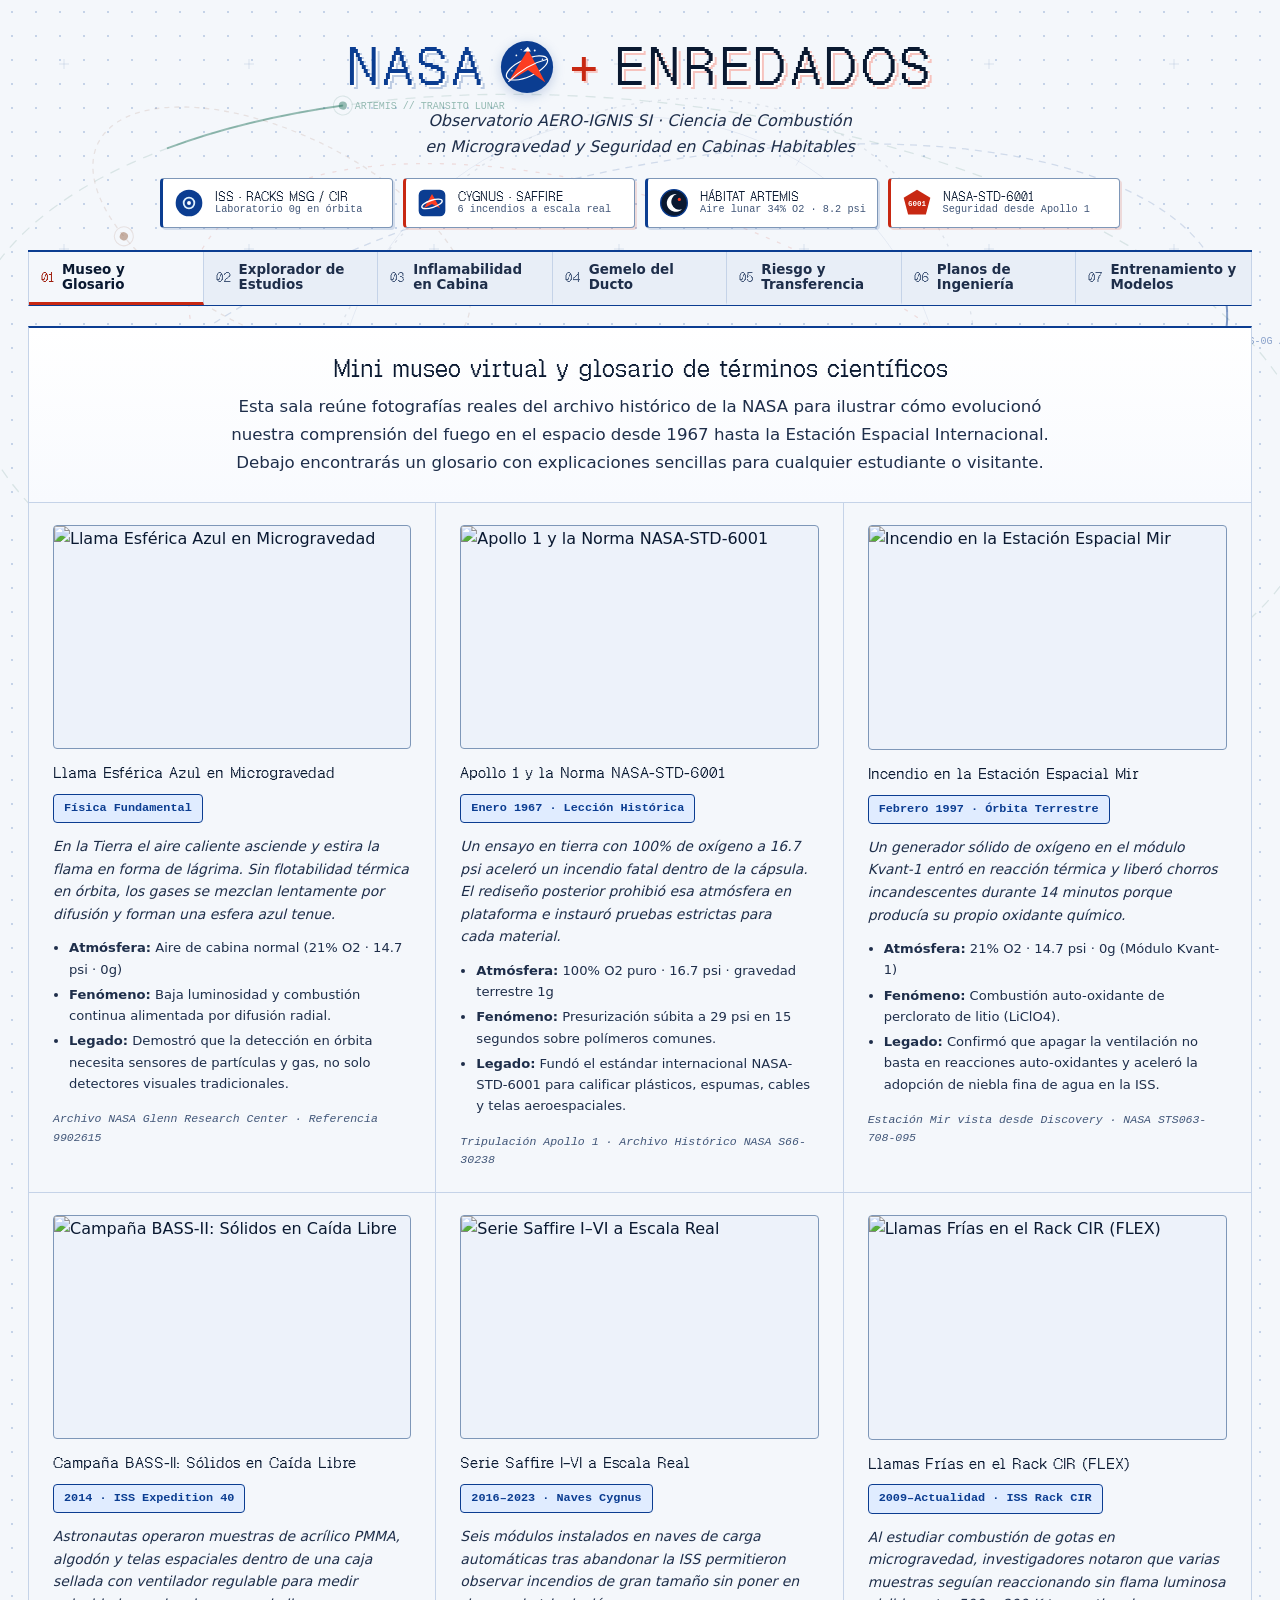
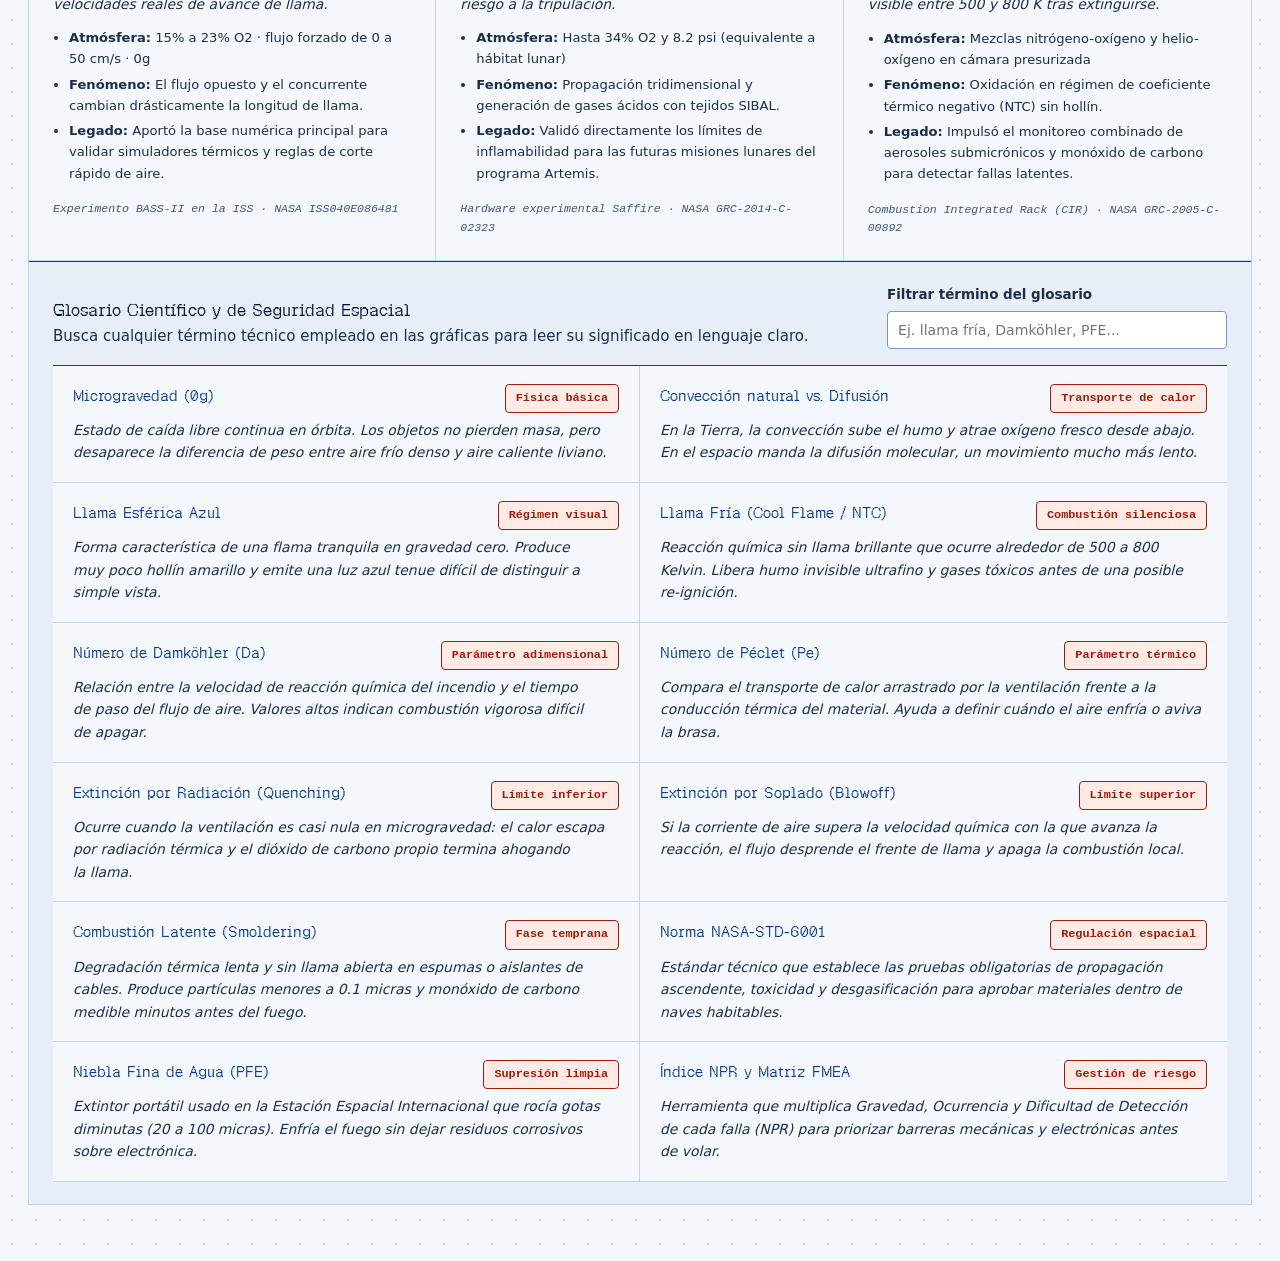
==== commit 4fb866c3: "0.9.21 - feat - integrar isometrico plano y visor 3d step del ducto solidworks" ====
--- a/frontend/index.html
+++ b/frontend/index.html
@@ -977,15 +977,17 @@
               <h2 class="pane-title">CAD SolidWorks · Ducto 250 × 250 mm</h2>
               <span class="badge badge-info">Mecánica 0g</span>
             </div>
-            <button type="button" class="blueprint-preview-btn" data-lightbox-index="4" aria-label="Ampliar plano mecánico de SolidWorks del ducto">
-              <img class="blueprint-thumb blueprint-thumb--cad" src="/assets/hardware/plano_ducto_solidworks.svg" alt="Plano técnico SolidWorks en corte longitudinal del ducto de prueba de 250 por 250 milímetros" loading="lazy" />
-              <span class="blueprint-preview-tag">Ver plano acotado ◀ / ▶</span>
+            <button type="button" class="blueprint-preview-btn" data-lightbox-index="4" aria-label="Ampliar vista isométrica SolidWorks, plano acotado y visor 3D .STEP del ducto">
+              <img class="blueprint-thumb" src="/assets/hardware/ducto_isometrico.jpeg" alt="Vista isométrica del ensamble SolidWorks del ducto 250 por 250 milímetros con ventilador axial, mirilla óptica, boquilla PFE y actuador" loading="lazy" />
+              <span class="blueprint-preview-tag">Clic para abrir visor ◀ / ▶</span>
             </button>
-            <div class="blueprint-slide-pills">
-              <button type="button" class="btn btn-sm" data-lightbox-index="4">Ampliar Plano Ducto</button>
+            <div class="blueprint-slide-pills" role="group" aria-label="Acceso rápido a vistas mecánicas SolidWorks del ducto">
+              <button type="button" class="btn btn-sm" data-lightbox-index="4">Isométrico 3D</button>
+              <button type="button" class="btn btn-sm" data-lightbox-index="5">Plano Ducto</button>
+              <button type="button" class="btn btn-sm" data-lightbox-index="6">Visor 3D (.STEP)</button>
             </div>
             <p class="prose-note">
-              Diseño paramétrico en aluminio <code>6061-T6</code> (<code>250 × 250 × 600 mm</code>): ventilador de entrada con panal enderezador, mirilla de cuarzo <code>Ø 60 mm</code> para la cámara óptica, compuerta cortafuego <em>spring-return</em> y boquilla <code>PFE</code> inclinada a <code>30°</code>.
+              Ensamble en aluminio <code>6061-T6</code> (<code>250 × 250 × 600 mm</code>): ventilador axial de entrada con panal laminar, mirilla de cuarzo superior <code>Ø 60 mm</code>, puerto de boquilla <code>PFE</code> a <code>30°</code> y caja de actuador <em>spring-return</em> lateral.
             </p>
           </article>
 
@@ -995,16 +997,18 @@
               <span class="badge badge-cool">Planos + 3D .STEP</span>
             </div>
             <p class="prose-note" style="margin-bottom:10px;">
-              Descarga directa de los esquemáticos, trazado de pistas centrado, capturas 3D y archivo sólido intercambiable para abrir en SolidWorks o FreeCAD.
+              Descarga directa de los esquemáticos, trazado de pistas centrado, isométrico SolidWorks y modelos sólidos intercambiables (<code>.step</code>) para abrir en CAD.
             </p>
             <div class="download-stack">
               <a class="btn btn-primary" href="/api/v1/models/download/hw-pcb-step" download><span>Modelo 3D CAD PCB (.step)</span><strong>13.4 MB</strong></a>
+              <a class="btn btn-primary" href="/api/v1/models/download/hw-ducto-step" download><span>Modelo 3D CAD Ducto (.step)</span><strong>3.5 MB</strong></a>
+              <a class="btn" href="/api/v1/models/download/hw-ducto-isometrico" download><span>Isométrico Ducto SolidWorks (.jpeg)</span><strong>49 KB</strong></a>
+              <a class="btn" href="/api/v1/models/download/hw-ducto-solidworks" download><span>Plano Ducto SolidWorks (.svg)</span><strong>327 KB</strong></a>
               <a class="btn" href="/api/v1/models/download/hw-esquema-pdf" download><span>Esquema Electrónico (.pdf)</span><strong>210 KB</strong></a>
               <a class="btn" href="/api/v1/models/download/hw-esquema-png" download><span>Esquema Electrónico (.png)</span><strong>761 KB</strong></a>
               <a class="btn" href="/api/v1/models/download/hw-pcb-layout-pdf" download><span>Layout PCB (.pdf)</span><strong>51 KB</strong></a>
               <a class="btn" href="/api/v1/models/download/hw-pcb-layout-png" download><span>Layout PCB Centrado (.png)</span><strong>543 KB</strong></a>
               <a class="btn" href="/api/v1/models/download/hw-pcb-3d-png" download><span>Render 3D PCB (.png)</span><strong>167 KB</strong></a>
-              <a class="btn" href="/api/v1/models/download/hw-ducto-solidworks" download><span>Plano Ducto SolidWorks (.svg)</span><strong>327 KB</strong></a>
             </div>
           </article>
         </div>
@@ -1083,7 +1087,7 @@
           <div class="lightbox-head">
             <div>
               <div class="lightbox-badges">
-                <span id="lightboxCounter" class="badge badge-info">1 / 5</span>
+                <span id="lightboxCounter" class="badge badge-info">1 / 7</span>
                 <span id="lightboxCategoryBadge" class="badge badge-ok">Electrónica · PCB</span>
               </div>
               <h3 id="lightboxTitle" class="lightbox-title">Vista 3D de la Tarjeta PCB</h3>
@@ -1099,7 +1103,7 @@
             <div class="lightbox-media-wrap">
               <img id="lightboxImg" class="lightbox-img" src="/assets/hardware/pcb_3d.png" alt="Plano técnico ampliado" />
               <div id="lightbox3dWrap" class="lightbox-3d-wrap" hidden>
-                <canvas id="pcb3dCanvas" width="900" height="520" aria-label="Visor 3D interactivo de la tarjeta PCB"></canvas>
+                <canvas id="pcb3dCanvas" width="900" height="520" aria-label="Visor 3D interactivo de modelos CAD .STEP"></canvas>
                 <div class="lightbox-3d-hint">Arrastra con el ratón o dedo para girar 360° · Rueda para zoom</div>
               </div>
             </div>
